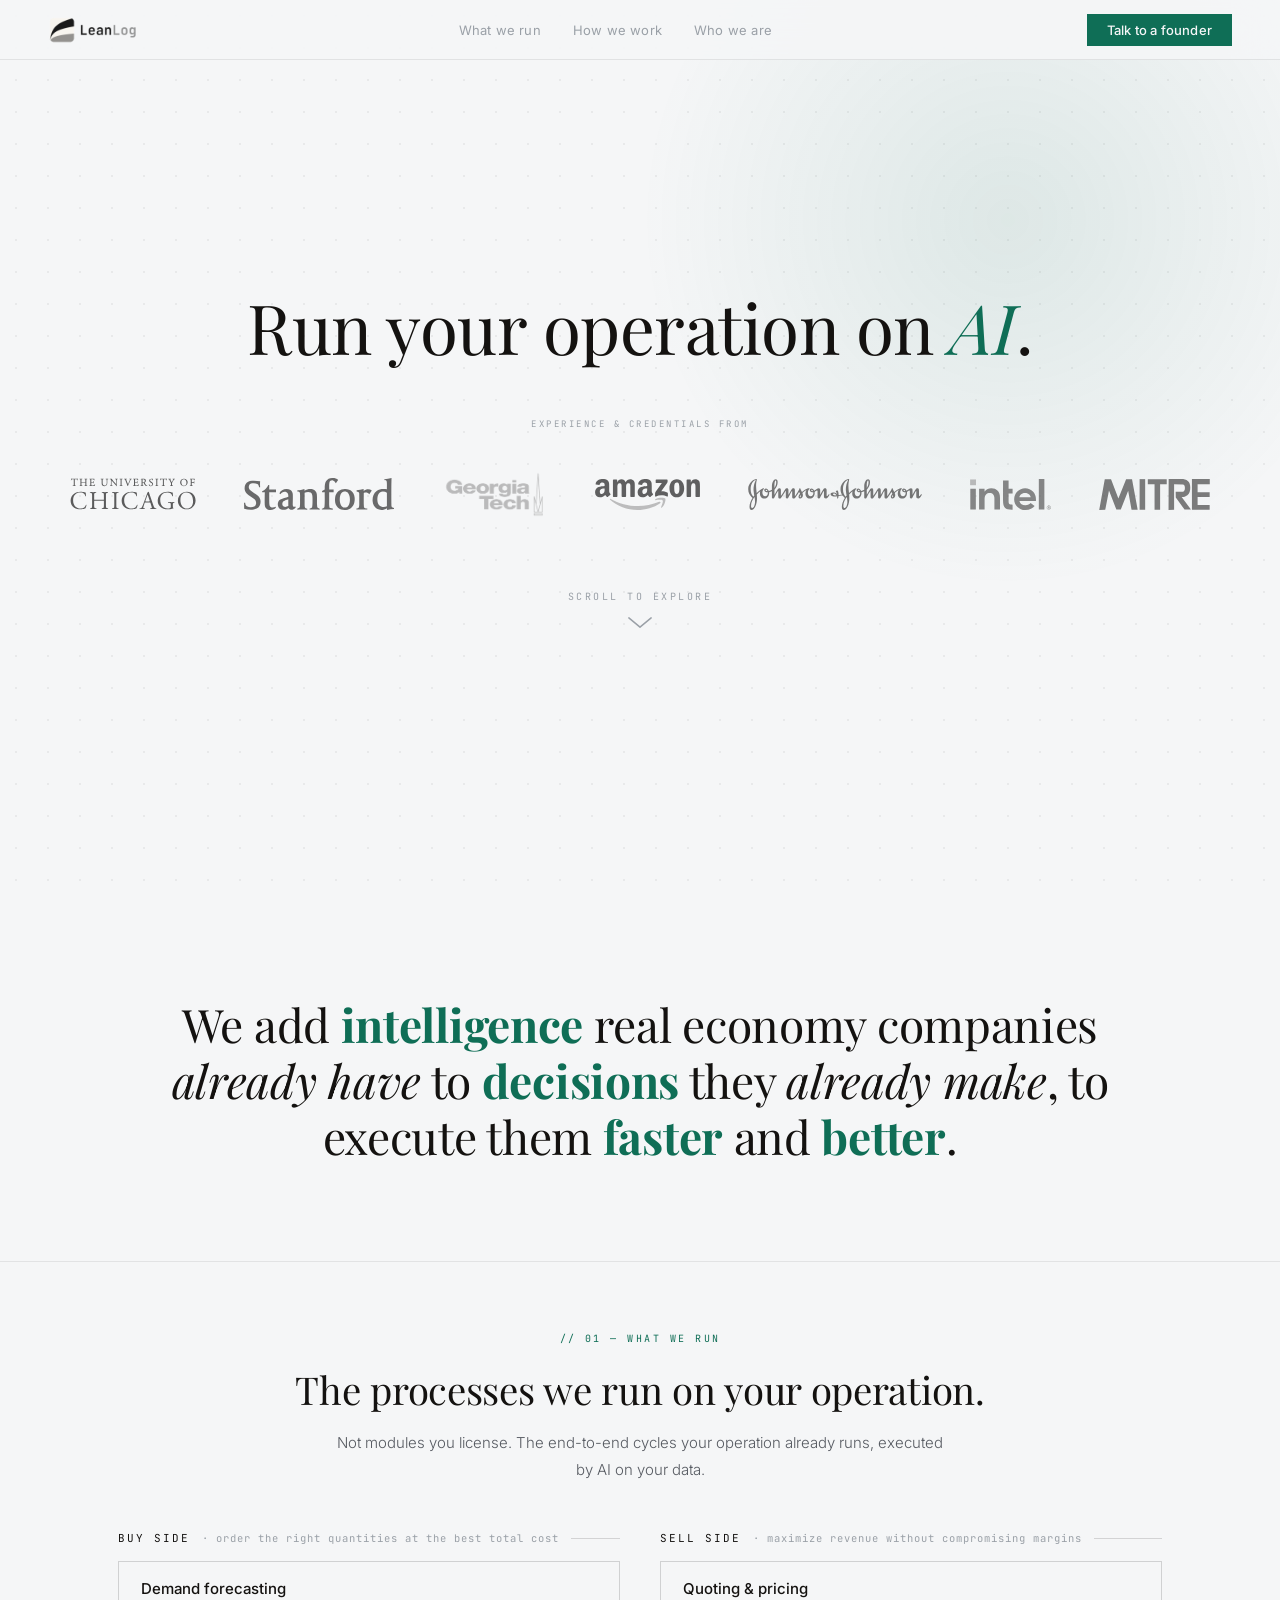
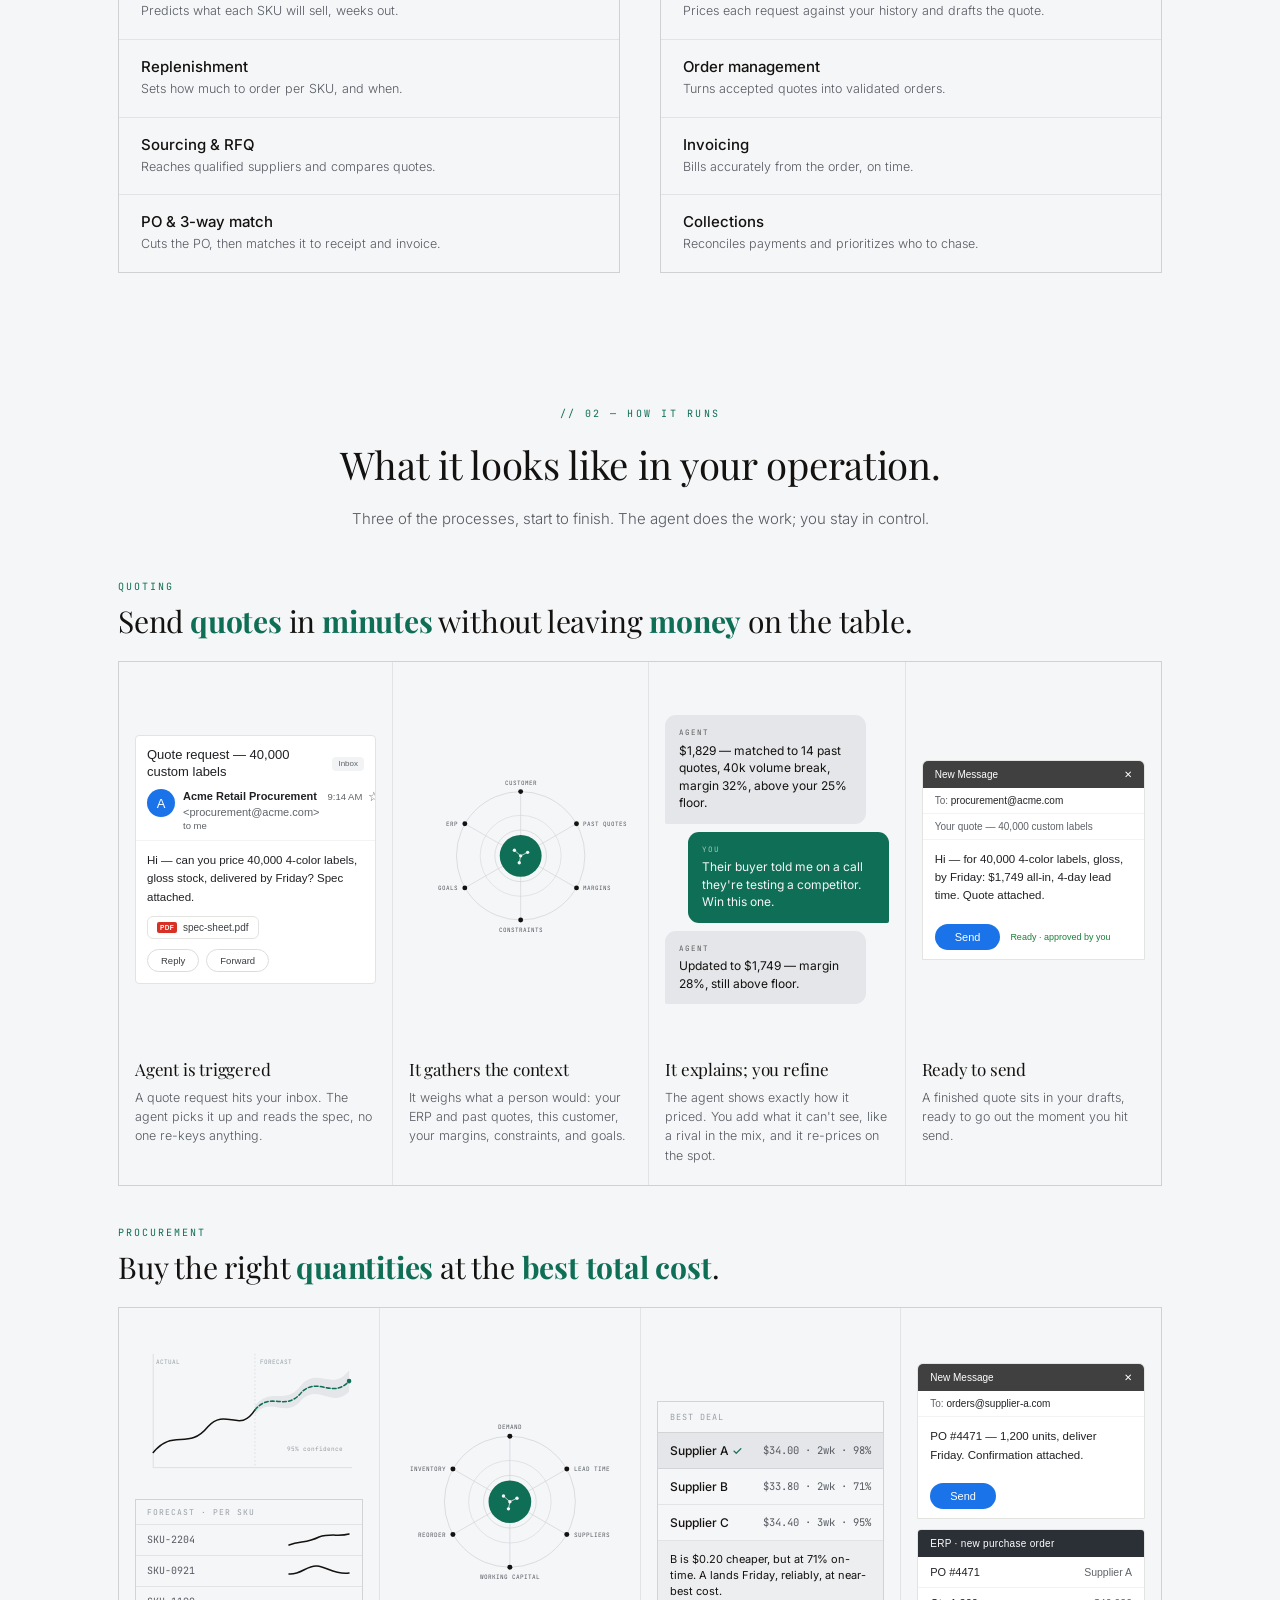
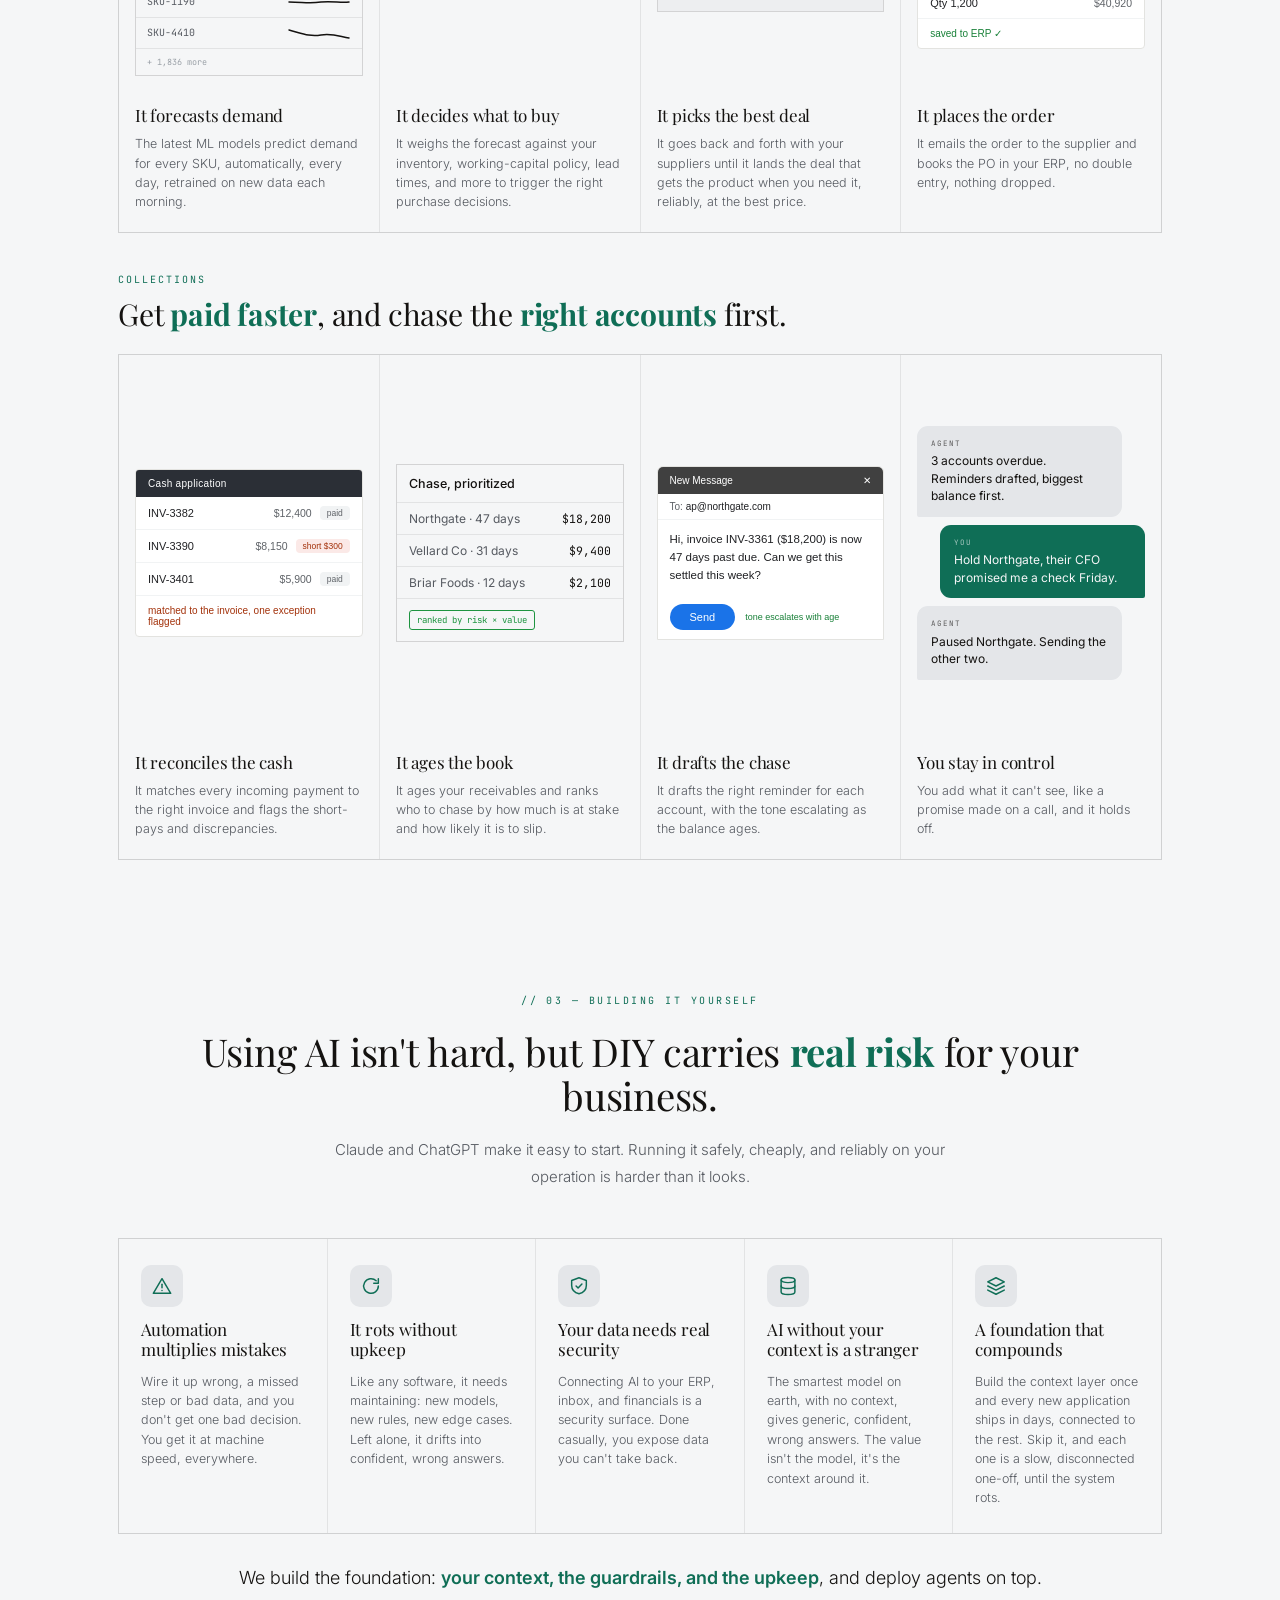
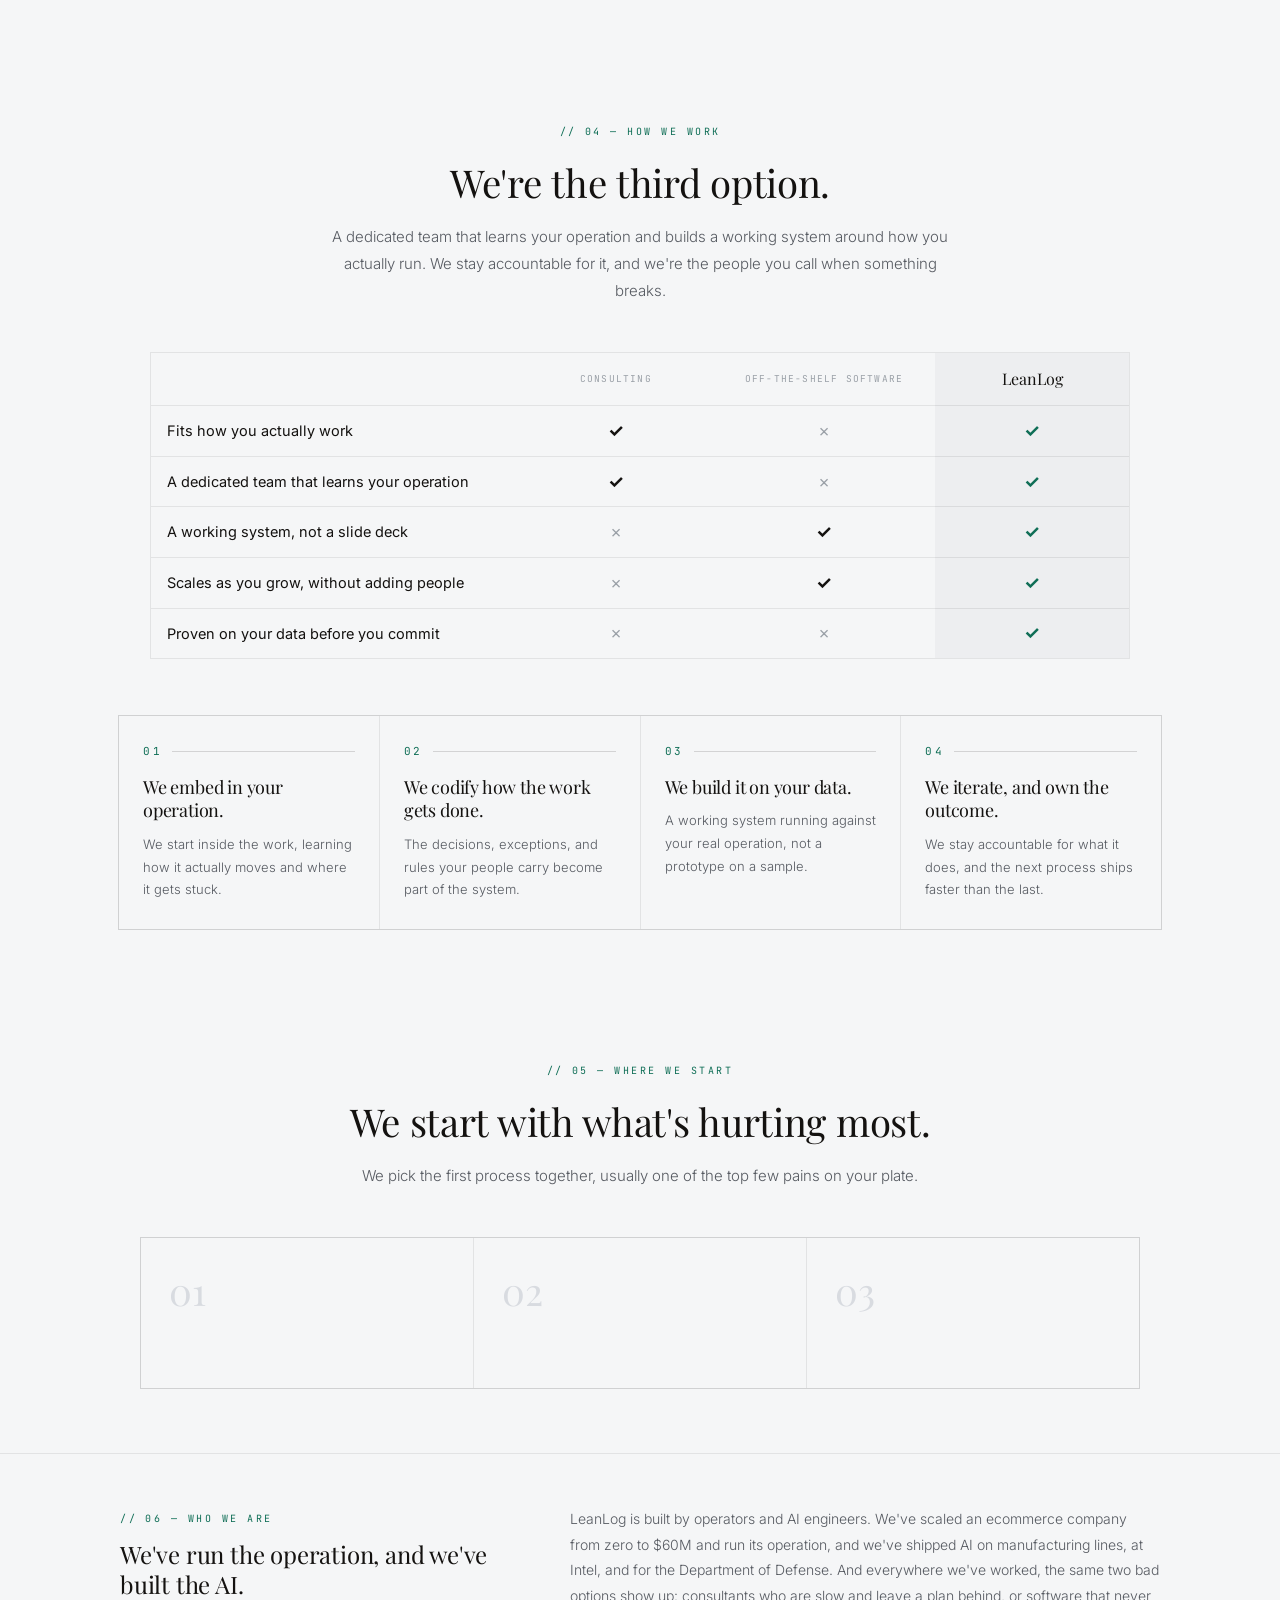
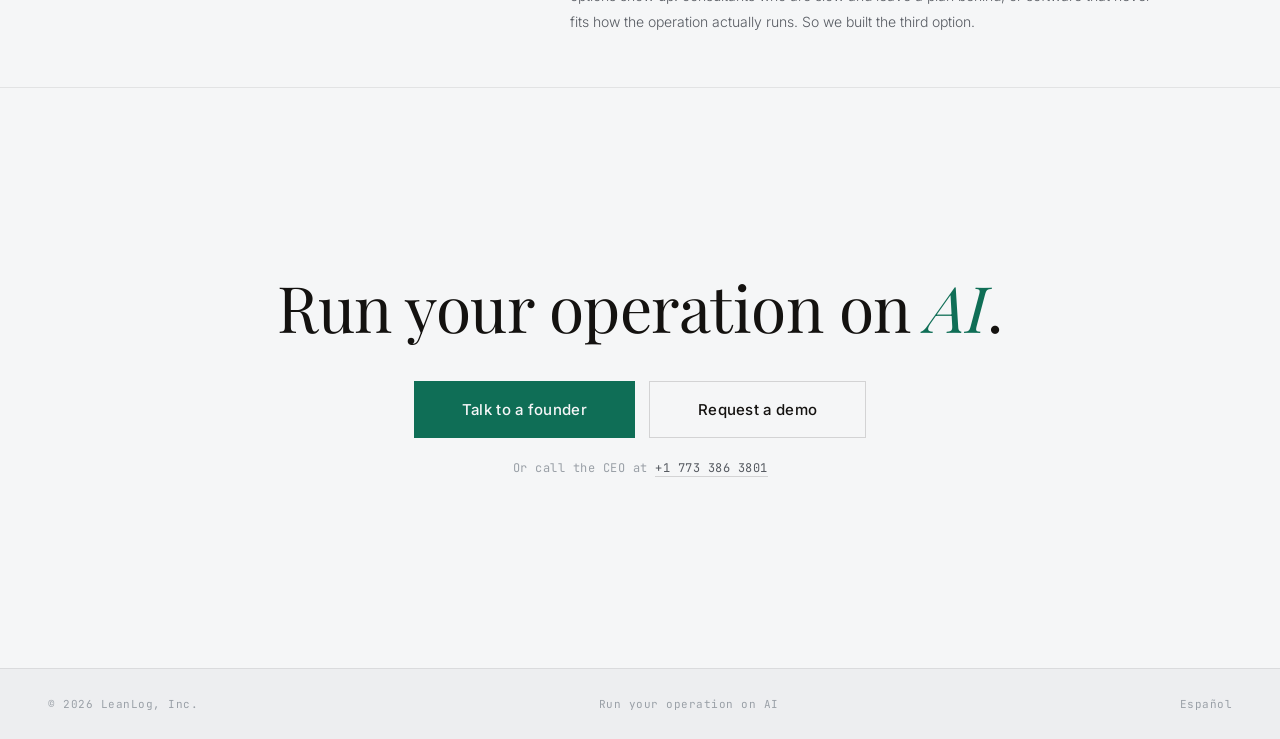
==== index.html @ 77545472 "site: per-process pages for quoting/procurement/collections (EN+ES) Extract shared CSS to /styles.cs" ====
<!DOCTYPE html>
<html lang="en">
<head>
<meta charset="UTF-8">
<meta name="viewport" content="width=device-width, initial-scale=1.0">
<link rel="icon" type="image/x-icon" href="/favicon.ico">
<link rel="shortcut icon" href="/favicon.ico">
<link rel="apple-touch-icon" href="/favicon.ico">
<title>LeanLog — Run your operation on AI</title>
<meta name="description" content="Consultants are slow and the software you buy never fits. LeanLog is the third option: a dedicated team that learns your operation and builds a working system around how you actually run, proven on your data before you commit.">
<link rel="alternate" hreflang="en" href="https://leanlog.ai/">
<link rel="alternate" hreflang="es" href="https://leanlog.ai/es/">
<link rel="alternate" hreflang="x-default" href="https://leanlog.ai/">
<link href="https://fonts.googleapis.com/css2?family=Inter:wght@300;400;500;600&family=Playfair+Display:ital,wght@0,400;0,700;1,400;1,700&family=JetBrains+Mono:wght@400;500&display=swap" rel="stylesheet">
<link rel="stylesheet" href="/styles.css">
</head>
<body>

<!-- ── Navigation ── -->
<nav class="nav">
  <a href="/" class="nav-logo"><img src="leanlog-final-light 2.png" alt="LeanLog"></a>
  <div class="nav-center">
    <a href="/#processes">What we run</a>
    <a href="/#third">How we work</a>
    <a href="/#who">Who we are</a>
  </div>
  <div class="nav-right">
    <a class="btn-primary" href="mailto:rodrigo@leanlog.ai">Talk to a founder</a>
  </div>
</nav>

<!-- ── Hero ── -->
<section class="hero">
  <div class="hero-glow"></div>
  <div class="hero-inner">
    <h1>Run your operation on <em>AI</em>.</h1>

    <!-- Credentials -->
    <div class="hero-creds">
      <div class="cred-label">Experience &amp; credentials from</div>
      <div class="org-logos">
        <div class="org-logo"><img src="assets/logos/uchicago.svg" alt="The University of Chicago"></div>
        <div class="org-logo"><img src="assets/logos/stanford.svg" alt="Stanford University"></div>
        <div class="org-logo"><img src="assets/logos/gatech.png" alt="Georgia Tech"></div>
        <div class="org-logo"><img src="assets/logos/amazon.svg" alt="Amazon"></div>
        <div class="org-logo"><img src="assets/logos/jnj.svg" alt="Johnson &amp; Johnson"></div>
        <div class="org-logo"><img src="assets/logos/intel.svg" alt="Intel"></div>
        <div class="org-logo"><img src="assets/logos/mitre.svg" alt="MITRE Corporation"></div>
      </div>
    </div>
    <button class="hero-scroll" onclick="document.getElementById('thesis').scrollIntoView({behavior:'smooth'})">
      <span>Scroll to explore</span>
      <svg class="hero-scroll-arrow" viewBox="0 0 28 16" width="26" height="15" aria-hidden="true"><path d="M2 3 L14 13 L26 3" fill="none" stroke="currentColor" stroke-width="1.6" stroke-linecap="round" stroke-linejoin="round"/></svg>
    </button>
  </div>
</section>

<!-- ── Thesis ── -->
<section id="thesis">
  <div class="container">
    <p class="thesis-line">We add <strong>intelligence</strong> real economy companies <em>already have</em> to <strong>decisions</strong> they <em>already make</em>, to execute them <strong>faster</strong> and <strong>better</strong>.</p>
  </div>
</section>

<!-- ── Processes we run ── -->
<section id="processes">
  <div class="container">
    <div class="section-header center">
      <div class="tag reveal">01 — What we run</div>
      <h2 class="section-title reveal reveal-d1">The processes we run on your operation.</h2>
      <p class="section-desc reveal reveal-d2">Not modules you license. The end-to-end cycles your operation already runs, executed by AI on your data.</p>
    </div>
    <div class="proc-cols reveal reveal-d3">
      <div>
        <div class="col-head">Buy side <span>· order the right quantities at the best total cost</span></div>
        <div class="mods">
          <a class="mod" href="/processes/procurement/"><div class="mod-name">Demand forecasting</div><div class="mod-desc">Predicts what each SKU will sell, weeks out.</div></a>
          <a class="mod" href="/processes/procurement/"><div class="mod-name">Replenishment</div><div class="mod-desc">Sets how much to order per SKU, and when.</div></a>
          <a class="mod" href="/processes/procurement/"><div class="mod-name">Sourcing &amp; RFQ</div><div class="mod-desc">Reaches qualified suppliers and compares quotes.</div></a>
          <a class="mod" href="/processes/procurement/"><div class="mod-name">PO &amp; 3-way match</div><div class="mod-desc">Cuts the PO, then matches it to receipt and invoice.</div></a>
        </div>
      </div>
      <div>
        <div class="col-head">Sell side <span>· maximize revenue without compromising margins</span></div>
        <div class="mods">
          <a class="mod" href="/processes/quoting/"><div class="mod-name">Quoting &amp; pricing</div><div class="mod-desc">Prices each request against your history and drafts the quote.</div></a>
          <div class="mod"><div class="mod-name">Order management</div><div class="mod-desc">Turns accepted quotes into validated orders.</div></div>
          <div class="mod"><div class="mod-name">Invoicing</div><div class="mod-desc">Bills accurately from the order, on time.</div></div>
          <a class="mod" href="/processes/collections/"><div class="mod-name">Collections</div><div class="mod-desc">Reconciles payments and prioritizes who to chase.</div></a>
        </div>
      </div>
    </div>
  </div>
</section>

<!-- ── Case studies ── -->
<section id="cases">
  <div class="container">
    <div class="section-header center">
      <div class="tag reveal">02 — How it runs</div>
      <h2 class="section-title reveal reveal-d1">What it looks like in your operation.</h2>
      <p class="section-desc reveal reveal-d2">Three of the processes, start to finish. The agent does the work; you stay in control.</p>
    </div>

    <!-- Quoting -->
    <div class="cs reveal reveal-d3">
      <div class="cs-eyebrow">Quoting</div>
      <h3 class="cs-title">Send <strong>quotes</strong> in <strong>minutes</strong> without leaving <strong>money</strong> on the table.</h3>
      <div class="story story-4">
        <div class="story-col">
          <div class="story-img">
            <div class="gmail">
              <div class="gmail-subj">Quote request — 40,000 custom labels<span class="gmail-label">Inbox</span></div>
              <div class="gmail-sender">
                <div class="gmail-av">A</div>
                <div>
                  <div class="gmail-name">Acme Retail Procurement <span>&lt;procurement@acme.com&gt;</span></div>
                  <div class="gmail-to">to me</div>
                </div>
                <div class="gmail-when">9:14 AM <span class="gmail-star">&#9734;</span></div>
              </div>
              <div class="gmail-body">Hi — can you price 40,000 4-color labels, gloss stock, delivered by Friday? Spec attached.</div>
              <div class="gmail-pdf">spec-sheet.pdf</div>
              <div class="gmail-actions"><span class="gmail-btn">Reply</span><span class="gmail-btn">Forward</span></div>
            </div>
          </div>
          <div class="story-h">Agent is triggered</div>
          <div class="story-cap">A quote request hits your inbox. The agent picks it up and reads the spec, no one re-keys anything.</div>
        </div>
        <div class="story-col">
          <div class="story-img">
            <svg class="node-svg" viewBox="0 0 320 248" xmlns="http://www.w3.org/2000/svg">
              <circle cx="160" cy="118" r="58" fill="none" stroke="#d8dbe0" stroke-width="1"/>
              <circle cx="160" cy="118" r="92" fill="none" stroke="#ced1d6" stroke-width="1"/>
              <line x1="160" y1="118" x2="160" y2="26" stroke="#d2d4d9" stroke-width="1"/>
              <line x1="160" y1="118" x2="240" y2="72" stroke="#d2d4d9" stroke-width="1"/>
              <line x1="160" y1="118" x2="240" y2="164" stroke="#d2d4d9" stroke-width="1"/>
              <line x1="160" y1="118" x2="160" y2="210" stroke="#d2d4d9" stroke-width="1"/>
              <line x1="160" y1="118" x2="80" y2="164" stroke="#d2d4d9" stroke-width="1"/>
              <line x1="160" y1="118" x2="80" y2="72" stroke="#d2d4d9" stroke-width="1"/>
              <circle cx="160" cy="26" r="3.5" fill="#141210"/><circle cx="240" cy="72" r="3.5" fill="#141210"/><circle cx="240" cy="164" r="3.5" fill="#141210"/><circle cx="160" cy="210" r="3.5" fill="#141210"/><circle cx="80" cy="164" r="3.5" fill="#141210"/><circle cx="80" cy="72" r="3.5" fill="#141210"/>
              <text x="160" y="16" text-anchor="middle" fill="#565a61" font-family="JetBrains Mono,monospace" font-size="8.5">CUSTOMER</text>
              <text x="250" y="75" text-anchor="start" fill="#565a61" font-family="JetBrains Mono,monospace" font-size="8.5">PAST QUOTES</text>
              <text x="250" y="167" text-anchor="start" fill="#565a61" font-family="JetBrains Mono,monospace" font-size="8.5">MARGINS</text>
              <text x="160" y="227" text-anchor="middle" fill="#565a61" font-family="JetBrains Mono,monospace" font-size="8.5">CONSTRAINTS</text>
              <text x="70" y="167" text-anchor="end" fill="#565a61" font-family="JetBrains Mono,monospace" font-size="8.5">GOALS</text>
              <text x="70" y="75" text-anchor="end" fill="#565a61" font-family="JetBrains Mono,monospace" font-size="8.5">ERP</text>
              <circle cx="160" cy="118" r="37" fill="none" stroke="#d2d4d9" stroke-width="1"/>
              <circle cx="160" cy="118" r="30" fill="#0f6e56"/>
              <line x1="160" y1="118" x2="151" y2="110" stroke="#f5f6f7" stroke-width="1"/><line x1="160" y1="118" x2="170" y2="113" stroke="#f5f6f7" stroke-width="1"/><line x1="160" y1="118" x2="158" y2="128" stroke="#f5f6f7" stroke-width="1"/>
              <circle cx="160" cy="118" r="2.4" fill="#f5f6f7"/><circle cx="151" cy="110" r="2.4" fill="#f5f6f7"/><circle cx="170" cy="113" r="2.4" fill="#f5f6f7"/><circle cx="158" cy="128" r="2.4" fill="#f5f6f7"/>
            </svg>
          </div>
          <div class="story-h">It gathers the context</div>
          <div class="story-cap">It weighs what a person would: your ERP and past quotes, this customer, your margins, constraints, and goals.</div>
        </div>
        <div class="story-col">
          <div class="story-img">
            <div class="chat">
              <div class="chat-msg chat-agent"><div class="chat-who">Agent</div>$1,829 — matched to 14 past quotes, 40k volume break, margin 32%, above your 25% floor.</div>
              <div class="chat-msg chat-you"><div class="chat-who">You</div>Their buyer told me on a call they're testing a competitor. Win this one.</div>
              <div class="chat-msg chat-agent"><div class="chat-who">Agent</div>Updated to $1,749 — margin 28%, still above floor.</div>
            </div>
          </div>
          <div class="story-h">It explains; you refine</div>
          <div class="story-cap">The agent shows exactly how it priced. You add what it can't see, like a rival in the mix, and it re-prices on the spot.</div>
        </div>
        <div class="story-col">
          <div class="story-img">
            <div class="gcompose">
              <div class="gc-bar"><span>New Message</span><span>&#10005;</span></div>
              <div class="gc-field">To: <b>procurement@acme.com</b></div>
              <div class="gc-field">Your quote — 40,000 custom labels</div>
              <div class="gc-body">Hi — for 40,000 4-color labels, gloss, by Friday: $1,749 all-in, 4-day lead time. Quote attached.</div>
              <div class="gc-foot"><span class="gc-send">Send</span><span class="gc-note">Ready · approved by you</span></div>
            </div>
          </div>
          <div class="story-h">Ready to send</div>
          <div class="story-cap">A finished quote sits in your drafts, ready to go out the moment you hit send.</div>
        </div>
      </div>
    </div>

    <!-- Procurement -->
    <div class="cs reveal">
      <div class="cs-eyebrow">Procurement</div>
      <h3 class="cs-title">Buy the right <strong>quantities</strong> at the <strong>best total cost</strong>.</h3>
      <div class="story story-4">
        <div class="story-col">
          <div class="story-img">
            <div class="story-stack">
              <svg class="node-svg" viewBox="0 0 300 200" style="height:152px" xmlns="http://www.w3.org/2000/svg">
                <line x1="24" y1="22" x2="24" y2="172" stroke="#d6d8dc" stroke-width="1"/>
                <line x1="24" y1="172" x2="286" y2="172" stroke="#d6d8dc" stroke-width="1"/>
                <line x1="158" y1="22" x2="158" y2="172" stroke="#d6d8dc" stroke-width="1" stroke-dasharray="2 3"/>
                <path d="M158,90 C180,64 198,92 220,62 C242,40 260,72 282,44 L282,72 C260,94 242,62 220,82 C198,110 180,76 158,102 Z" fill="#e4e6e9" stroke="none"/>
                <path d="M24,152 C50,120 70,150 96,118 C120,92 138,128 158,96" fill="none" stroke="#141210" stroke-width="2" stroke-linecap="round"/>
                <path d="M158,96 C180,70 198,100 220,72 C242,52 260,82 282,58" fill="none" stroke="#0f6e56" stroke-width="2" stroke-dasharray="5 3" stroke-linecap="round"/>
                <circle cx="282" cy="58" r="3" fill="#0f6e56"/>
                <text x="28" y="36" fill="#9aa0a7" font-family="JetBrains Mono,monospace" font-size="8">ACTUAL</text>
                <text x="164" y="36" fill="#9aa0a7" font-family="JetBrains Mono,monospace" font-size="8">FORECAST</text>
                <text x="200" y="150" fill="#9aa0a7" font-family="JetBrains Mono,monospace" font-size="8">95% confidence</text>
              </svg>
              <div class="sku-panel">
                <div class="sp-title">Forecast · per SKU</div>
                <div class="sku-row"><span class="sku-id">SKU-2204</span><svg class="spark" viewBox="0 0 64 18"><path d="M2,14 C14,10 20,12 32,6 C44,2 52,6 62,3"/></svg></div>
                <div class="sku-row"><span class="sku-id">SKU-0921</span><svg class="spark" viewBox="0 0 64 18"><path d="M2,12 C14,13 20,3 30,4 C40,5 48,13 62,11"/></svg></div>
                <div class="sku-row"><span class="sku-id">SKU-1190</span><svg class="spark" viewBox="0 0 64 18"><path d="M2,9 C16,9 22,11 34,9 C46,8 54,10 62,9"/></svg></div>
                <div class="sku-row"><span class="sku-id">SKU-4410</span><svg class="spark" viewBox="0 0 64 18"><path d="M2,6 C14,9 22,13 34,11 C46,9 54,13 62,14"/></svg></div>
                <div class="sp-foot">+ 1,836 more</div>
              </div>
            </div>
          </div>
          <div class="story-h">It forecasts demand</div>
          <div class="story-cap">The latest ML models predict demand for every SKU, automatically, every day, retrained on new data each morning.</div>
        </div>
        <div class="story-col">
          <div class="story-img">
            <svg class="node-svg" viewBox="0 0 320 248" xmlns="http://www.w3.org/2000/svg">
              <circle cx="160" cy="118" r="58" fill="none" stroke="#d8dbe0" stroke-width="1"/>
              <circle cx="160" cy="118" r="92" fill="none" stroke="#ced1d6" stroke-width="1"/>
              <line x1="160" y1="118" x2="160" y2="26" stroke="#d2d4d9" stroke-width="1"/>
              <line x1="160" y1="118" x2="240" y2="72" stroke="#d2d4d9" stroke-width="1"/>
              <line x1="160" y1="118" x2="240" y2="164" stroke="#d2d4d9" stroke-width="1"/>
              <line x1="160" y1="118" x2="160" y2="210" stroke="#d2d4d9" stroke-width="1"/>
              <line x1="160" y1="118" x2="80" y2="164" stroke="#d2d4d9" stroke-width="1"/>
              <line x1="160" y1="118" x2="80" y2="72" stroke="#d2d4d9" stroke-width="1"/>
              <circle cx="160" cy="26" r="3.5" fill="#141210"/><circle cx="240" cy="72" r="3.5" fill="#141210"/><circle cx="240" cy="164" r="3.5" fill="#141210"/><circle cx="160" cy="210" r="3.5" fill="#141210"/><circle cx="80" cy="164" r="3.5" fill="#141210"/><circle cx="80" cy="72" r="3.5" fill="#141210"/>
              <text x="160" y="16" text-anchor="middle" fill="#565a61" font-family="JetBrains Mono,monospace" font-size="8.5">DEMAND</text>
              <text x="250" y="75" text-anchor="start" fill="#565a61" font-family="JetBrains Mono,monospace" font-size="8.5">LEAD TIME</text>
              <text x="250" y="167" text-anchor="start" fill="#565a61" font-family="JetBrains Mono,monospace" font-size="8.5">SUPPLIERS</text>
              <text x="160" y="227" text-anchor="middle" fill="#565a61" font-family="JetBrains Mono,monospace" font-size="8.5">WORKING CAPITAL</text>
              <text x="70" y="167" text-anchor="end" fill="#565a61" font-family="JetBrains Mono,monospace" font-size="8.5">REORDER</text>
              <text x="70" y="75" text-anchor="end" fill="#565a61" font-family="JetBrains Mono,monospace" font-size="8.5">INVENTORY</text>
              <circle cx="160" cy="118" r="37" fill="none" stroke="#d2d4d9" stroke-width="1"/>
              <circle cx="160" cy="118" r="30" fill="#0f6e56"/>
              <line x1="160" y1="118" x2="151" y2="110" stroke="#f5f6f7" stroke-width="1"/><line x1="160" y1="118" x2="170" y2="113" stroke="#f5f6f7" stroke-width="1"/><line x1="160" y1="118" x2="158" y2="128" stroke="#f5f6f7" stroke-width="1"/>
              <circle cx="160" cy="118" r="2.4" fill="#f5f6f7"/><circle cx="151" cy="110" r="2.4" fill="#f5f6f7"/><circle cx="170" cy="113" r="2.4" fill="#f5f6f7"/><circle cx="158" cy="128" r="2.4" fill="#f5f6f7"/>
            </svg>
          </div>
          <div class="story-h">It decides what to buy</div>
          <div class="story-cap">It weighs the forecast against your inventory, working-capital policy, lead times, and more to trigger the right purchase decisions.</div>
        </div>
        <div class="story-col">
          <div class="story-img">
            <div class="cmp-card">
              <div class="cmp-title">Best deal</div>
              <div class="cmp-row cmp-rec"><b>Supplier A</b><span class="cmp-m">$34.00 · 2wk · 98%</span></div>
              <div class="cmp-row"><b>Supplier B</b><span class="cmp-m">$33.80 · 2wk · 71%</span></div>
              <div class="cmp-row"><b>Supplier C</b><span class="cmp-m">$34.40 · 3wk · 95%</span></div>
              <div class="cmp-note">B is $0.20 cheaper, but at 71% on-time. A lands Friday, reliably, at near-best cost.</div>
            </div>
          </div>
          <div class="story-h">It picks the best deal</div>
          <div class="story-cap">It goes back and forth with your suppliers until it lands the deal that gets the product when you need it, reliably, at the best price.</div>
        </div>
        <div class="story-col">
          <div class="story-img">
            <div class="story-stack">
              <div class="gcompose">
                <div class="gc-bar"><span>New Message</span><span>&#10005;</span></div>
                <div class="gc-field">To: <b>orders@supplier-a.com</b></div>
                <div class="gc-body">PO #4471 — 1,200 units, deliver Friday. Confirmation attached.</div>
                <div class="gc-foot"><span class="gc-send">Send</span></div>
              </div>
              <div class="erp">
                <div class="erp-bar">ERP · new purchase order</div>
                <div class="erp-row"><span>PO #4471</span><span>Supplier A</span></div>
                <div class="erp-row"><span>Qty 1,200</span><span>$40,920</span></div>
                <div class="erp-foot" style="color:#188038">saved to ERP &#10003;</div>
              </div>
            </div>
          </div>
          <div class="story-h">It places the order</div>
          <div class="story-cap">It emails the order to the supplier and books the PO in your ERP, no double entry, nothing dropped.</div>
        </div>
      </div>
    </div>

    <!-- Collections -->
    <div class="cs reveal">
      <div class="cs-eyebrow">Collections</div>
      <h3 class="cs-title">Get <strong>paid faster</strong>, and chase the <strong>right accounts</strong> first.</h3>
      <div class="story story-4">
        <div class="story-col">
          <div class="story-img">
            <div class="erp">
              <div class="erp-bar">Cash application</div>
              <div class="erp-row"><span>INV-3382</span><span>$12,400</span><span class="erp-ok">paid</span></div>
              <div class="erp-row"><span>INV-3390</span><span>$8,150</span><span class="erp-flag">short $300</span></div>
              <div class="erp-row"><span>INV-3401</span><span>$5,900</span><span class="erp-ok">paid</span></div>
              <div class="erp-foot">matched to the invoice, one exception flagged</div>
            </div>
          </div>
          <div class="story-h">It reconciles the cash</div>
          <div class="story-cap">It matches every incoming payment to the right invoice and flags the short-pays and discrepancies.</div>
        </div>
        <div class="story-col">
          <div class="story-img">
            <div class="po-card">
              <div class="po-head">Chase, prioritized</div>
              <div class="po-line"><span>Northgate · 47 days</span><span>$18,200</span></div>
              <div class="po-line"><span>Vellard Co · 31 days</span><span>$9,400</span></div>
              <div class="po-line"><span>Briar Foods · 12 days</span><span>$2,100</span></div>
              <div class="po-match"><span class="po-ok">ranked by risk &times; value</span></div>
            </div>
          </div>
          <div class="story-h">It ages the book</div>
          <div class="story-cap">It ages your receivables and ranks who to chase by how much is at stake and how likely it is to slip.</div>
        </div>
        <div class="story-col">
          <div class="story-img">
            <div class="gcompose">
              <div class="gc-bar"><span>New Message</span><span>&#10005;</span></div>
              <div class="gc-field">To: <b>ap@northgate.com</b></div>
              <div class="gc-body">Hi, invoice INV-3361 ($18,200) is now 47 days past due. Can we get this settled this week?</div>
              <div class="gc-foot"><span class="gc-send">Send</span><span class="gc-note">tone escalates with age</span></div>
            </div>
          </div>
          <div class="story-h">It drafts the chase</div>
          <div class="story-cap">It drafts the right reminder for each account, with the tone escalating as the balance ages.</div>
        </div>
        <div class="story-col">
          <div class="story-img">
            <div class="chat">
              <div class="chat-msg chat-agent"><div class="chat-who">Agent</div>3 accounts overdue. Reminders drafted, biggest balance first.</div>
              <div class="chat-msg chat-you"><div class="chat-who">You</div>Hold Northgate, their CFO promised me a check Friday.</div>
              <div class="chat-msg chat-agent"><div class="chat-who">Agent</div>Paused Northgate. Sending the other two.</div>
            </div>
          </div>
          <div class="story-h">You stay in control</div>
          <div class="story-cap">You add what it can't see, like a promise made on a call, and it holds off.</div>
        </div>
      </div>
    </div>
  </div>
</section>

<!-- ── Why not build it yourself ── -->
<section id="why">
  <div class="container">
    <div class="section-header center">
      <div class="tag reveal">03 — Building it yourself</div>
      <h2 class="section-title reveal reveal-d1">Using AI isn't hard, but DIY carries <strong>real risk</strong> for your business.</h2>
      <p class="section-desc reveal reveal-d2">Claude and ChatGPT make it easy to start. Running it safely, cheaply, and reliably on your operation is harder than it looks.</p>
    </div>
    <div class="why-grid reveal reveal-d3">
      <div class="why-card">
        <div class="why-ico"><svg viewBox="0 0 24 24"><path d="M12 4 L21.5 20 H2.5 Z"/><line x1="12" y1="10" x2="12" y2="14"/><line x1="12" y1="17" x2="12" y2="17"/></svg></div>
        <div class="why-h">Automation multiplies mistakes</div>
        <div class="why-body">Wire it up wrong, a missed step or bad data, and you don't get one bad decision. You get it at machine speed, everywhere.</div>
      </div>
      <div class="why-card">
        <div class="why-ico"><svg viewBox="0 0 24 24"><path d="M20 12a8 8 0 1 1-2.34-5.66"/><polyline points="20 4 20 9 15 9"/></svg></div>
        <div class="why-h">It rots without upkeep</div>
        <div class="why-body">Like any software, it needs maintaining: new models, new rules, new edge cases. Left alone, it drifts into confident, wrong answers.</div>
      </div>
      <div class="why-card">
        <div class="why-ico"><svg viewBox="0 0 24 24"><path d="M12 3l8 3v5.5c0 4.7-3.4 7.8-8 9-4.6-1.2-8-4.3-8-9V6z"/><polyline points="8.8 12 11 14.2 15.2 9.8"/></svg></div>
        <div class="why-h">Your data needs real security</div>
        <div class="why-body">Connecting AI to your ERP, inbox, and financials is a security surface. Done casually, you expose data you can't take back.</div>
      </div>
      <div class="why-card">
        <div class="why-ico"><svg viewBox="0 0 24 24"><ellipse cx="12" cy="5.5" rx="7.5" ry="2.8"/><path d="M4.5 5.5v13c0 1.55 3.36 2.8 7.5 2.8s7.5-1.25 7.5-2.8v-13"/><path d="M4.5 12c0 1.55 3.36 2.8 7.5 2.8s7.5-1.25 7.5-2.8"/></svg></div>
        <div class="why-h">AI without your context is a stranger</div>
        <div class="why-body">The smartest model on earth, with no context, gives generic, confident, wrong answers. The value isn't the model, it's the context around it.</div>
      </div>
      <div class="why-card">
        <div class="why-ico"><svg viewBox="0 0 24 24"><polygon points="12 3 21 7.5 12 12 3 7.5"/><polyline points="3 12 12 16.5 21 12"/><polyline points="3 16.5 12 21 21 16.5"/></svg></div>
        <div class="why-h">A foundation that compounds</div>
        <div class="why-body">Build the context layer once and every new application ships in days, connected to the rest. Skip it, and each one is a slow, disconnected one-off, until the system rots.</div>
      </div>
    </div>
    <p class="why-foot reveal">We build the foundation: <strong>your context, the guardrails, and the upkeep</strong>, and deploy agents on top.</p>
  </div>
</section>

<!-- ── Third option ── -->
<section id="third">
  <div class="container">
    <div class="section-header center">
      <div class="tag reveal">04 — How we work</div>
      <h2 class="section-title reveal reveal-d1">We're the third option.</h2>
      <p class="section-desc reveal reveal-d2">A dedicated team that learns your operation and builds a working system around how you actually run. We stay accountable for it, and we're the people you call when something breaks.</p>
    </div>

    <div class="cmp reveal reveal-d3">
      <div class="c-lbl c-head"></div>
      <div class="c-head">Consulting</div>
      <div class="c-head">Off-the-shelf software</div>
      <div class="c-head c-us">LeanLog</div>

      <div class="c-lbl">Fits how you actually work</div>
      <div><span class="yes">&#10003;</span></div>
      <div><span class="no">&#10007;</span></div>
      <div class="c-us"><span class="yes">&#10003;</span></div>

      <div class="c-lbl">A dedicated team that learns your operation</div>
      <div><span class="yes">&#10003;</span></div>
      <div><span class="no">&#10007;</span></div>
      <div class="c-us"><span class="yes">&#10003;</span></div>

      <div class="c-lbl">A working system, not a slide deck</div>
      <div><span class="no">&#10007;</span></div>
      <div><span class="yes">&#10003;</span></div>
      <div class="c-us"><span class="yes">&#10003;</span></div>

      <div class="c-lbl">Scales as you grow, without adding people</div>
      <div><span class="no">&#10007;</span></div>
      <div><span class="yes">&#10003;</span></div>
      <div class="c-us"><span class="yes">&#10003;</span></div>

      <div class="c-lbl c-wedge">Proven on your data before you commit</div>
      <div><span class="no">&#10007;</span></div>
      <div><span class="no">&#10007;</span></div>
      <div class="c-us"><span class="yes win">&#10003;</span></div>
    </div>

    <div class="hww-steps reveal">
      <div class="hww-step">
        <div class="hww-num">01</div>
        <h3>We embed in your operation.</h3>
        <p>We start inside the work, learning how it actually moves and where it gets stuck.</p>
      </div>
      <div class="hww-step">
        <div class="hww-num">02</div>
        <h3>We codify how the work gets done.</h3>
        <p>The decisions, exceptions, and rules your people carry become part of the system.</p>
      </div>
      <div class="hww-step">
        <div class="hww-num">03</div>
        <h3>We build it on your data.</h3>
        <p>A working system running against your real operation, not a prototype on a sample.</p>
      </div>
      <div class="hww-step">
        <div class="hww-num">04</div>
        <h3>We iterate, and own the outcome.</h3>
        <p>We stay accountable for what it does, and the next process ships faster than the last.</p>
      </div>
    </div>
  </div>
</section>

<!-- ── Where we start ── -->
<section id="start">
  <div class="container">
    <div class="section-header center">
      <div class="tag reveal">05 — Where we start</div>
      <h2 class="section-title reveal reveal-d1">We start with what's hurting most.</h2>
      <p class="section-desc reveal reveal-d2">We pick the first process together, usually one of the top few pains on your plate.</p>
    </div>
    <div class="pain-slots reveal reveal-d3">
      <div class="pain-slot"><div class="pain-num">01</div></div>
      <div class="pain-slot"><div class="pain-num">02</div></div>
      <div class="pain-slot"><div class="pain-num">03</div></div>
    </div>
  </div>
</section>

<!-- ── Who we are ── -->
<section id="who">
  <div class="container">
    <div class="who-grid reveal">
      <div class="who-left">
        <div class="tag">06 — Who we are</div>
        <h2 class="who-title">We've run the operation, and we've built the AI.</h2>
      </div>
      <p class="who-prose">LeanLog is built by operators and AI engineers. We've scaled an ecommerce company from zero to $60M and run its operation, and we've shipped AI on manufacturing lines, at Intel, and for the Department of Defense. And everywhere we've worked, the same two bad options show up: consultants who are slow and leave a plan behind, or software that never fits how the operation actually runs. So we built the third option.</p>
    </div>
  </div>
</section>

<!-- ── Bottom CTA ── -->
<section id="cta">
  <div class="cta-inner">
    <h2>Run your operation on <em>AI</em>.</h2>
    <div class="cta-buttons">
      <a class="btn-primary reveal" href="mailto:rodrigo@leanlog.ai">Talk to a founder</a>
      <a class="btn-outline reveal" href="mailto:rodrigo@leanlog.ai?subject=Demo%20request">Request a demo</a>
    </div>
    <p class="cta-phone reveal">Or call the CEO at <a href="tel:+17733863801">+1 773 386 3801</a></p>
  </div>
</section>

<!-- ── Footer ── -->
<footer>
  <span>&copy; 2026 LeanLog, Inc.</span>
  <span>Run your operation on AI</span>
  <a href="/es/" class="footer-lang">Español</a>
</footer>

<script>
if (history.scrollRestoration) history.scrollRestoration = 'manual';
/* ── Scroll reveal ─────────────────────────────────────────────── */
const ro = new IntersectionObserver((entries) => {
  entries.forEach(e => { if (e.isIntersecting) { e.target.classList.add('visible'); ro.unobserve(e.target); } });
}, { threshold: 0.1 });
document.querySelectorAll('.reveal').forEach(el => ro.observe(el));
</script>
</body>
</html>
---- styles.css ----
/* ── Reset & Tokens ────────────────────────────────────────────── */
*{margin:0;padding:0;box-sizing:border-box}
:root{
  --bg:#f5f6f7;
  --bg2:#edeef0;
  --bg3:#e4e6e9;
  --bg4:#d8dbe0;
  --accent:#0f6e56;
  --accent-dim:rgba(15,110,86,.06);
  --accent-glow:rgba(15,110,86,.10);
  --text:#141210;
  --text2:#565a61;
  --text3:#9aa0a7;
  --border:rgba(0,0,0,.08);
  --border2:rgba(0,0,0,.14);
  --serif:'Playfair Display',Georgia,serif;
  --sans:'Inter',system-ui,sans-serif;
  --mono:'JetBrains Mono',monospace;
}
html{scroll-behavior:smooth}
body{font-family:var(--sans);background:var(--bg);color:var(--text);overflow-x:hidden;-webkit-font-smoothing:antialiased}
a{color:inherit;text-decoration:none}
img{display:block;max-width:100%}

/* ── Dot-grid ──────────────────────────────────────────────────── */
body::before{
  content:'';position:fixed;inset:0;z-index:0;pointer-events:none;
  background-image:radial-gradient(rgba(0,0,0,.05) 1px,transparent 1px);
  background-size:32px 32px;
}

/* ── Scrollbar ─────────────────────────────────────────────────── */
::-webkit-scrollbar{width:4px}
::-webkit-scrollbar-track{background:var(--bg)}
::-webkit-scrollbar-thumb{background:var(--text3);border-radius:2px}

/* ── Utility ───────────────────────────────────────────────────── */
.container{max-width:1140px;margin:0 auto;padding:0 48px}
.tag{display:inline-flex;align-items:center;gap:8px;font-family:var(--mono);font-size:10px;letter-spacing:2.5px;text-transform:uppercase;color:var(--accent);margin-bottom:22px}
.tag::before{content:'//'}
.reveal{opacity:0;transform:translateY(30px) scale(.985);transition:opacity .8s cubic-bezier(.22,.61,.36,1),transform .8s cubic-bezier(.22,.61,.36,1)}
.reveal.visible{opacity:1;transform:translateY(0) scale(1)}
.reveal-d1{transition-delay:.08s}
.reveal-d2{transition-delay:.16s}
.reveal-d3{transition-delay:.24s}
.reveal-d4{transition-delay:.32s}

/* ── Navigation ────────────────────────────────────────────────── */
.nav{
  position:fixed;top:0;left:0;right:0;z-index:200;
  padding:0 48px;height:60px;
  display:flex;align-items:center;justify-content:space-between;
  background:rgba(245,246,247,.92);backdrop-filter:blur(20px);
  border-bottom:1px solid var(--border);
}
.nav-logo{display:flex;align-items:center}
.nav-logo img{height:28px;width:auto;display:block}
.nav-center{display:flex;gap:32px}
.nav-center a{font-size:13px;color:var(--text3);letter-spacing:.2px;transition:color .2s}
.nav-center a:hover{color:var(--text2)}
.footer-lang{color:var(--text3);transition:color .2s}
.footer-lang:hover{color:var(--text2)}
.nav-right{display:flex;align-items:center;gap:12px}
.btn-primary{
  font-size:13px;font-weight:500;color:var(--bg);background:var(--accent);
  padding:8px 20px;border:none;cursor:pointer;font-family:var(--sans);
  transition:all .2s;letter-spacing:.2px;
  display:inline-flex;align-items:center;
}
.btn-primary:hover{background:#0c5a47;box-shadow:0 4px 20px rgba(15,110,86,.22)}
.btn-outline{
  font-size:13px;font-weight:500;color:var(--text);background:none;
  padding:8px 20px;border:1px solid var(--border2);cursor:pointer;
  font-family:var(--sans);transition:all .2s;letter-spacing:.2px;
  display:inline-flex;align-items:center;gap:6px;
}
.btn-outline:hover{background:var(--bg2);border-color:var(--text3)}

/* ── Hero ──────────────────────────────────────────────────────── */
.hero{
  min-height:100vh;display:flex;flex-direction:column;
  justify-content:center;padding:120px 48px 100px;
  position:relative;overflow:hidden;
}
.hero-glow{
  position:absolute;top:-20%;right:-10%;width:800px;height:800px;
  background:radial-gradient(circle,var(--accent-glow) 0%,transparent 65%);
  pointer-events:none;
}
.hero-inner{max-width:1140px;margin:0 auto;width:100%}
.hero h1{
  font-family:var(--serif);font-size:clamp(38px,5.4vw,74px);line-height:1.05;
  max-width:1200px;margin-bottom:24px;color:var(--text);white-space:nowrap;text-align:center;
  font-weight:400;letter-spacing:-.5px;
  opacity:0;animation:fadeUp .8s .22s forwards;
}
.hero h1 em{font-style:italic;color:var(--accent)}
@media(max-width:680px){.hero h1{white-space:normal}}
.hero-scroll{
  display:flex;flex-direction:column;align-items:center;gap:12px;
  margin:52px auto 0;background:none;border:none;padding:0;cursor:pointer;
  font-family:var(--mono);font-size:10px;letter-spacing:2.5px;text-transform:uppercase;
  color:var(--text3);transition:color .2s;
  opacity:0;animation:fadeUp .8s .8s forwards;
}
.hero-scroll:hover{color:var(--text2)}
.hero-scroll-arrow{stroke:currentColor;animation:scrollBounce 1.8s ease-in-out infinite}
@keyframes scrollBounce{0%,100%{transform:translateY(0)}50%{transform:translateY(6px)}}

/* ── Hero credentials ──────────────────────────────────────────── */
.hero-creds{
  margin-top:56px;
  opacity:0;animation:fadeUp .8s .68s forwards;
}
.cred-label{
  font-family:var(--mono);font-size:9px;letter-spacing:2.5px;
  text-transform:uppercase;color:var(--text3);margin-bottom:20px;text-align:center;
}
.org-logos{
  display:flex;align-items:center;justify-content:center;flex-wrap:nowrap;gap:48px;
}
.org-logo{
  padding:14px 0;
  display:flex;align-items:center;justify-content:center;
}
.org-logo img{height:32px;width:auto;max-width:100%;object-fit:contain;display:block;opacity:.7;transition:opacity .2s;filter:grayscale(1)}
.org-logo:hover img{opacity:1;filter:grayscale(0)}
/* GT mark stacks Georgia/Tech vertically; bump height for parity */
.org-logo img[alt*="Georgia"]{height:60px}

/* ── Section commons ───────────────────────────────────────────── */
section{padding:64px 0;position:relative;z-index:1}
#thesis,#processes,#cases,#why,#third,#start,#begin,#who{background:var(--bg);scroll-margin-top:70px}
.section-header{margin-bottom:48px}
.section-header.center{text-align:center}
.section-header.center .section-title{margin-left:auto;margin-right:auto;max-width:900px}
.section-header.center .section-desc{margin-left:auto;margin-right:auto}
.section-title{
  font-family:var(--serif);font-size:clamp(22px,3vw,42px);
  line-height:1.16;max-width:880px;color:var(--text);
  font-weight:400;letter-spacing:-.3px;margin-bottom:18px;
}
.section-title em{font-style:italic;color:var(--accent)}
.section-title em.al{color:var(--text)}
.section-title strong{font-weight:700;color:var(--accent)}
.section-desc{font-size:15px;line-height:1.8;color:var(--text2);max-width:620px;font-weight:300}

/* ── Thesis statement ──────────────────────────────────────────── */
#thesis{padding:96px 0;border-bottom:1px solid var(--border)}
.thesis-line{
  font-family:var(--serif);font-size:clamp(26px,3.6vw,48px);line-height:1.22;
  max-width:1040px;margin:0 auto;text-align:center;color:var(--text);
  font-weight:400;letter-spacing:-.3px;
}
.thesis-line strong{font-weight:700;color:var(--accent)}
.thesis-line em{font-style:italic;color:var(--text)}

/* ── Processes grid ────────────────────────────────────────────── */
.proc-cols{display:grid;grid-template-columns:1fr 1fr;gap:40px}
.col-head{
  font-family:var(--mono);font-size:11px;letter-spacing:2px;text-transform:uppercase;
  color:var(--text);margin-bottom:16px;display:flex;align-items:center;gap:12px;
}
.col-head span{color:var(--text3);letter-spacing:1px;text-transform:none;font-size:10.5px}
.col-head::after{content:'';flex:1;height:1px;background:var(--border2)}
.mods{display:grid;grid-template-columns:1fr;gap:1px;background:var(--border);border:1px solid var(--border)}
.mod{background:var(--bg);padding:18px 22px;transition:background .25s}
.mod:hover{background:var(--bg2)}
.mod-name{font-size:15px;font-weight:500;color:var(--text);line-height:1.2;margin-bottom:4px}
.mod-desc{font-size:12.5px;font-weight:300;color:var(--text2);line-height:1.5}

/* ── Case studies ──────────────────────────────────────────────── */
.cs{max-width:1140px;margin:0 auto}
.cs + .cs{margin-top:40px}
.cs-eyebrow{font-family:var(--mono);font-size:10px;letter-spacing:2px;text-transform:uppercase;color:var(--accent);margin-bottom:10px}
.cs-title{font-family:var(--serif);font-size:clamp(20px,2.4vw,30px);font-weight:400;color:var(--text);letter-spacing:-.2px;line-height:1.2;margin-bottom:22px}
.cs-title strong{font-weight:700;color:var(--accent)}
.story{display:grid;grid-template-columns:repeat(3,1fr);gap:1px;background:var(--border);border:1px solid var(--border);margin:0 auto}
.story-col{background:var(--bg);padding:22px 22px 24px;display:flex;flex-direction:column}
.story-img{min-height:178px;display:flex;align-items:center;justify-content:center;margin-bottom:18px}
.story-h{font-family:var(--serif);font-size:19px;font-weight:400;color:var(--text);margin-bottom:8px;letter-spacing:-.2px}
.story-cap{font-size:12.5px;font-weight:300;line-height:1.55;color:var(--text2)}
.story-4{grid-template-columns:repeat(4,1fr)}
.story-4 .story-col{padding:18px 16px 20px;justify-content:flex-start}
.story-4 .story-img{min-height:360px}
.story-4 .story-h{font-size:17px}
.story-4 .gmail-subj{font-size:13px}
.story-4 .gmail-body,.story-4 .gc-body{font-size:11.5px;line-height:1.6}
.story-4 .gmail-name{font-size:11px}
.story-4 .chat-msg{font-size:12px;padding:12px 14px}
.story-4 .node-svg{height:250px}
.story-stack{display:flex;flex-direction:column;gap:10px;width:100%}
.node-svg{width:100%;height:178px}
.sku-panel{width:100%;background:var(--bg);border:1px solid var(--border2)}
.sp-title{font-family:var(--mono);font-size:8px;letter-spacing:1px;text-transform:uppercase;color:var(--text3);padding:7px 11px;border-bottom:1px solid var(--border)}
.sku-row{display:flex;align-items:center;justify-content:space-between;gap:10px;padding:6px 11px;border-bottom:1px solid var(--border)}
.sku-id{font-family:var(--mono);font-size:10px;color:var(--text2)}
.spark{width:64px;height:18px;flex-shrink:0}
.spark path{fill:none;stroke:#141210;stroke-width:1.5;stroke-linecap:round}
.sp-foot{font-family:var(--mono);font-size:8.5px;color:var(--text3);padding:7px 11px}
.gmail{width:100%;background:#fff;border:1px solid #e3e3e0;border-radius:4px;font-family:'Helvetica Neue',Arial,sans-serif;text-align:left;overflow:hidden}
.gmail-subj{font-size:12.5px;color:#202124;padding:11px 11px 8px;display:flex;align-items:center;gap:7px;line-height:1.3}
.gmail-label{font-size:8px;color:#5f6368;background:#f1f3f4;border-radius:4px;padding:2px 6px;white-space:nowrap;flex-shrink:0}
.gmail-sender{display:flex;align-items:flex-start;gap:8px;padding:0 11px 9px;border-bottom:1px solid #f1f3f4}
.gmail-av{width:28px;height:28px;border-radius:50%;background:#1a73e8;color:#fff;display:flex;align-items:center;justify-content:center;font-size:13px;flex-shrink:0}
.gmail-name{font-size:10.5px;color:#202124;font-weight:700;line-height:1.4}
.gmail-name span{color:#5f6368;font-weight:400}
.gmail-to{font-size:9.5px;color:#5f6368}
.gmail-when{margin-left:auto;font-size:9.5px;color:#5f6368;display:flex;align-items:center;gap:6px;flex-shrink:0}
.gmail-star{color:#5f6368;font-size:13px}
.gmail-body{padding:10px 11px;font-size:10.5px;color:#202124;line-height:1.5}
.gmail-pdf{margin:0 11px 10px;display:inline-flex;align-items:center;gap:6px;border:1px solid #e3e3e0;border-radius:6px;padding:5px 9px;font-size:10px;color:#3c4043}
.gmail-pdf::before{content:'PDF';font-size:6.5px;font-weight:700;color:#fff;background:#d93025;padding:2px 3px;border-radius:2px;letter-spacing:.3px}
.gmail-actions{display:flex;gap:7px;padding:0 11px 11px}
.gmail-btn{font-size:9.5px;color:#3c4043;border:1px solid #dadce0;border-radius:14px;padding:5px 13px}
.gcompose{width:100%;background:#fff;border:1px solid #e3e3e0;border-radius:6px 6px 0 0;font-family:'Helvetica Neue',Arial,sans-serif;text-align:left;overflow:hidden}
.gc-bar{background:#404040;color:#fff;font-size:10px;padding:8px 12px;display:flex;justify-content:space-between;align-items:center}
.gc-field{padding:7px 12px;border-bottom:1px solid #f1f3f4;font-size:10px;color:#5f6368}
.gc-field b{color:#202124;font-weight:500}
.gc-body{padding:10px 12px;font-size:10px;color:#202124;line-height:1.5}
.gc-foot{display:flex;align-items:center;gap:10px;padding:9px 12px}
.gc-send{background:#1a73e8;color:#fff;font-size:11px;font-weight:500;padding:7px 20px;border-radius:18px}
.gc-note{font-size:9px;color:#188038}
.chat{width:100%;display:flex;flex-direction:column;gap:8px}
.chat-msg{font-size:10.5px;line-height:1.45;padding:9px 11px;max-width:90%;border-radius:11px}
.chat-who{font-family:var(--mono);font-size:7.5px;letter-spacing:1px;text-transform:uppercase;margin-bottom:4px;opacity:.65}
.chat-agent{align-self:flex-start;background:var(--bg3);color:var(--text);border-bottom-left-radius:2px}
.chat-you{align-self:flex-end;background:var(--accent);color:var(--bg);border-bottom-right-radius:2px}
.erp{width:100%;background:#fff;border:1px solid #e3e3e0;border-radius:4px;font-family:'Helvetica Neue',Arial,sans-serif;text-align:left;overflow:hidden}
.erp-bar{background:#2b2f36;color:#fff;font-size:10px;padding:8px 12px;letter-spacing:.3px}
.erp-row{display:flex;align-items:center;gap:8px;padding:9px 12px;border-bottom:1px solid #f1f3f4;font-size:11px;color:#202124}
.erp-row span:nth-child(2){margin-left:auto;font-size:10.5px;color:#5f6368}
.erp-flag{font-size:8.5px;color:#a3320b;background:#fbe9e7;border-radius:4px;padding:2px 7px;white-space:nowrap}
.erp-ok{font-size:8.5px;color:#5f6368;background:#f1f3f4;border-radius:4px;padding:2px 7px}
.erp-foot{padding:9px 12px;font-size:10px;color:#a3320b}
.cmp-card{width:100%;background:var(--bg);border:1px solid var(--border2)}
.cmp-title{padding:9px 12px;border-bottom:1px solid var(--border2);font-family:var(--mono);font-size:8.5px;letter-spacing:1px;text-transform:uppercase;color:var(--text3)}
.cmp-row{display:flex;justify-content:space-between;align-items:center;gap:10px;padding:10px 12px;border-bottom:1px solid var(--border);font-size:12px;color:var(--text2)}
.cmp-row b{color:var(--text);font-weight:500}
.cmp-m{font-family:var(--mono);font-size:10.5px;color:var(--text2);white-space:nowrap}
.cmp-rec{background:var(--bg3)}
.cmp-rec b::after{content:' \2713';color:var(--accent)}
.cmp-note{padding:11px 12px;font-size:11px;line-height:1.45;color:var(--text);background:var(--bg2)}
.po-card{width:100%;background:var(--bg);border:1px solid var(--border2)}
.po-head{padding:11px 12px;border-bottom:1px solid var(--border);font-size:12.5px;font-weight:500;color:var(--text)}
.po-line{display:flex;justify-content:space-between;padding:8px 12px;font-size:12px;color:var(--text2);border-bottom:1px solid var(--border)}
.po-line span:last-child{font-family:var(--mono);font-size:11.5px;color:var(--text)}
.po-match{display:flex;flex-wrap:wrap;gap:6px;padding:11px 12px}
.po-ok{font-size:9px;font-family:var(--mono);color:#1e9440;border:1px solid #1e9440;border-radius:3px;padding:3px 7px}
.po-warn{font-size:9px;font-family:var(--mono);color:#a3320b;border:1px solid #a3320b;border-radius:3px;padding:3px 7px}

/* ── Why not build it yourself (DIY risk) ──────────────────────── */
.why-grid{display:grid;grid-template-columns:repeat(5,1fr);gap:1px;background:var(--border);border:1px solid var(--border)}
.why-card{background:var(--bg);padding:26px 22px;display:flex;flex-direction:column;gap:12px}
.why-ico{width:42px;height:42px;border-radius:10px;background:var(--bg3);display:flex;align-items:center;justify-content:center;color:var(--accent);flex-shrink:0}
.why-ico svg{width:22px;height:22px;fill:none;stroke:currentColor;stroke-width:1.6;stroke-linecap:round;stroke-linejoin:round}
.why-h{font-family:var(--serif);font-size:17px;font-weight:400;line-height:1.2;color:var(--text);letter-spacing:-.2px}
.why-body{font-size:12.5px;line-height:1.55;color:var(--text2);font-weight:300}
.why-foot{margin:30px auto 0;max-width:1000px;text-align:center;font-size:clamp(15px,1.6vw,18px);line-height:1.5;color:var(--text);font-weight:300}
.why-foot strong{color:var(--accent);font-weight:600}

/* ── Third option (consulting vs software vs LeanLog) ──────────── */
.cmp{display:grid;grid-template-columns:1.9fr 1fr 1.15fr 1fr;max-width:980px;margin:0 auto;border:1px solid var(--border);background:var(--bg)}
.cmp>div{padding:15px 16px;border-bottom:1px solid var(--border);display:flex;align-items:center;justify-content:center}
.cmp>div:nth-last-child(-n+4){border-bottom:none}
.cmp .c-lbl{justify-content:flex-start;text-align:left;font-size:14.5px;color:var(--text);font-weight:400;line-height:1.35}
.c-head{border-bottom:1px solid var(--border2);font-family:var(--mono);font-size:9.5px;letter-spacing:1.2px;text-transform:uppercase;color:var(--text3);text-align:center;line-height:1.4}
.c-head.c-us{font-family:var(--serif);font-size:16px;letter-spacing:0;text-transform:none;color:var(--text);font-weight:400}
.c-us{background:var(--bg2)}
.yes{color:var(--text);font-size:18px;line-height:1;font-weight:700}
.no{color:var(--text3);font-size:16px;line-height:1}
.c-wedge{font-weight:600}
.yes.win{color:var(--accent);font-weight:700}
.cmp .c-us .yes{color:var(--accent)}

/* ── How we work (stepper) ─────────────────────────────────────── */
.hww-steps{
  display:grid;grid-template-columns:repeat(4,1fr);
  gap:1px;background:var(--border);
  margin-top:56px;border:1px solid var(--border);
}
.hww-step{
  background:var(--bg);padding:28px 24px;
  display:flex;flex-direction:column;
}
.hww-num{
  font-family:var(--mono);font-size:11px;letter-spacing:2.5px;color:var(--accent);
  margin-bottom:18px;display:flex;align-items:center;gap:10px;
}
.hww-num::after{content:'';flex:1;height:1px;background:var(--border2)}
.hww-step h3{
  font-family:var(--serif);font-size:18px;font-weight:400;color:var(--text);
  margin-bottom:10px;line-height:1.3;letter-spacing:-.2px;
}
.hww-step p{
  font-size:13px;color:var(--text2);line-height:1.75;font-weight:300;
}

/* ── First process (empty pain slots) ─────────────────────────── */
.pain-slots{display:grid;grid-template-columns:repeat(3,1fr);gap:1px;background:var(--border);border:1px solid var(--border);max-width:1000px;margin:0 auto}
.pain-slot{background:var(--bg);padding:34px 28px;min-height:150px}
.pain-num{font-family:var(--serif);font-size:38px;font-weight:400;color:var(--bg4);line-height:1}

/* ── Two ways to begin ─────────────────────────────────────────── */
.next-grid{display:grid;grid-template-columns:1fr 1fr;gap:1px;background:var(--border);border:1px solid var(--border);max-width:1000px;margin:0 auto}
.next-card{background:var(--bg);padding:34px 36px;display:flex;flex-direction:column}
.next-label{font-family:var(--serif);font-size:23px;font-weight:400;color:var(--text);letter-spacing:-.2px}
.next-sub{font-family:var(--mono);font-size:9.5px;letter-spacing:1.5px;text-transform:uppercase;color:var(--text3);margin:8px 0 22px}
.next-steps{list-style:none;counter-reset:ns;display:flex;flex-direction:column;gap:11px;margin-bottom:22px}
.next-steps li{counter-increment:ns;font-size:14px;line-height:1.5;color:var(--text);font-weight:400;padding-left:30px;position:relative}
.next-steps li::before{content:counter(ns);position:absolute;left:0;top:-1px;font-family:var(--mono);font-size:10px;color:var(--text3);border:1px solid var(--border2);width:19px;height:19px;display:flex;align-items:center;justify-content:center;border-radius:50%}
.next-points{list-style:none;display:flex;flex-direction:column;gap:12px;margin-bottom:22px}
.next-points li{font-size:14px;line-height:1.55;color:var(--text);font-weight:300;padding-left:18px;position:relative}
.next-points li::before{content:'';position:absolute;left:0;top:8px;width:5px;height:5px;border-radius:50%;background:var(--accent)}
.next-terms{list-style:none;display:flex;flex-direction:column;gap:10px;margin-top:auto;border-top:1px solid var(--border);padding-top:18px}
.next-terms li{font-size:13px;line-height:1.6;color:var(--text2);font-weight:300;padding-left:16px;position:relative}
.next-terms li::before{content:'';position:absolute;left:0;top:8px;width:5px;height:5px;border-radius:50%;background:var(--text3)}

/* ── Who we are (secondary aside — two-column band) ── */
#who{padding:52px 0;border-top:1px solid var(--border)}
.who-grid{max-width:1040px;margin:0 auto;display:grid;grid-template-columns:1fr 1.5fr;gap:56px;align-items:start}
.who-left .tag{justify-content:flex-start;margin-bottom:14px}
.who-title{font-family:var(--serif);font-size:24px;font-weight:400;color:var(--text);line-height:1.28;letter-spacing:-.2px}
.who-prose{font-size:14px;line-height:1.85;color:var(--text2);font-weight:300}
@media(max-width:760px){.who-grid{grid-template-columns:1fr;gap:18px}}

/* ── Closing CTA ───────────────────────────────────────────────── */
#cta{background:var(--bg);border-top:1px solid var(--border)}
.cta-inner{
  max-width:1140px;margin:0 auto;padding:120px 48px 128px;
  display:flex;flex-direction:column;align-items:center;text-align:center;
}
.cta-inner h2{
  font-family:var(--serif);font-size:clamp(36px,5vw,72px);font-weight:400;
  color:var(--text);line-height:1.08;letter-spacing:-.5px;margin-bottom:40px;
}
.cta-inner h2 em{font-style:italic;color:var(--accent)}
.cta-buttons{display:flex;gap:14px;flex-wrap:wrap;justify-content:center;margin-bottom:22px}
.cta-inner .btn-primary{padding:18px 48px;font-size:15px;letter-spacing:.3px}
.cta-inner .btn-outline{padding:18px 48px;font-size:15px;letter-spacing:.3px}
.cta-phone{font-family:var(--mono);font-size:12px;letter-spacing:.5px;color:var(--text3)}
.cta-phone a{color:var(--text2);border-bottom:1px solid var(--border2)}

footer{
  border-top:1px solid var(--border);padding:28px 48px;
  display:flex;justify-content:space-between;align-items:center;
  font-size:11px;color:var(--text3);background:var(--bg2);
  font-family:var(--mono);letter-spacing:.5px;
}

/* ── Animations ────────────────────────────────────────────────── */
@keyframes fadeUp{
  from{opacity:0;transform:translateY(20px)}
  to{opacity:1;transform:translateY(0)}
}

/* ── Scroll-driven (Apple-style) — progressive enhancement ─────── */
@supports (animation-timeline: view()){
  @keyframes growIn{
    from{transform:scale(.74);opacity:.25;filter:blur(2px)}
    to{transform:scale(1);opacity:1;filter:blur(0)}
  }
  .thesis-line{
    animation:growIn linear both;
    animation-timeline:view();
    animation-range:entry 2% cover 52%;
  }
  @keyframes settleIn{
    from{transform:scale(.965);opacity:0}
    to{transform:scale(1);opacity:1}
  }
  .cs-title,.why-foot{
    animation:settleIn linear both;
    animation-timeline:view();
    animation-range:entry 4% cover 40%;
  }
}

/* ── Responsive ────────────────────────────────────────────────── */
@media(max-width:960px){
  .container{padding:0 24px}
  .nav{padding:0 24px}
  .nav-center,.nav-right .btn-ghost{display:none}
  .hero{padding:100px 24px 72px}
  section{padding:72px 0}
  .proc-cols{grid-template-columns:1fr;gap:32px}
  .problem-grid,.pain-slots{grid-template-columns:1fr}
  .story-4{grid-template-columns:repeat(2,1fr)}
  .story-4 .story-img{min-height:auto}
  .why-grid{grid-template-columns:repeat(2,1fr)}
  .next-grid{grid-template-columns:1fr}
  .hww-steps{grid-template-columns:repeat(2,1fr)}
  .hero-creds{margin-top:40px}
  footer{padding:20px 24px;flex-direction:column;gap:6px;text-align:center}
  .cta-inner{padding:80px 24px 88px}
  .cta-buttons{flex-direction:column;align-items:center}
}

@media(max-width:760px){
  .cmp{grid-template-columns:1.5fr .7fr .9fr .7fr}
  .cmp>div{padding:11px 9px}
  .cmp .c-lbl{font-size:12px}
}

@media(max-width:520px){
  .hww-steps,.story-4,.why-grid{grid-template-columns:1fr}
}

/* Mobile logo grid — 4 columns × 2 rows (7 logos, last cell empty) */
@media(max-width:680px){
  .hero h1{font-size:clamp(40px,12vw,60px);line-height:1.08}
  .org-logos{
    display:flex;
    flex-wrap:wrap;
    justify-content:center;
    gap:12px 16px;
  }
  .org-logo{
    flex:0 0 calc(25% - 12px);
    padding:8px 4px;
    background:transparent;
  }
  .org-logo img{height:24px;max-width:90%}
  .org-logo img[alt*="Georgia"]{height:42px}
}

/* ── Per-process pages ─────────────────────────────────────────── */
a.mod{position:relative;text-decoration:none}
a.mod::after{content:'\2192';position:absolute;top:18px;right:20px;color:var(--accent);opacity:0;transform:translateX(-4px);transition:opacity .2s,transform .2s}
a.mod:hover::after{opacity:1;transform:translateX(0)}
.pp-hero{max-width:1140px;margin:0 auto;padding:128px 48px 40px;text-align:center;position:relative;z-index:1}
.pp-eyebrow{font-family:var(--mono);font-size:10px;letter-spacing:2.5px;text-transform:uppercase;color:var(--accent);margin-bottom:20px}
.pp-h1{font-family:var(--serif);font-size:clamp(30px,4.4vw,58px);font-weight:400;line-height:1.08;letter-spacing:-.4px;color:var(--text);max-width:940px;margin:0 auto 20px}
.pp-h1 strong{font-weight:700;color:var(--accent)}
.pp-sub{font-size:16px;line-height:1.7;color:var(--text2);max-width:660px;margin:0 auto;font-weight:300}
.pp-body{max-width:1140px;margin:0 auto;padding:24px 48px 72px;position:relative;z-index:1}
.pp-fit{max-width:760px;margin:56px auto 0;text-align:center;font-size:15px;line-height:1.8;color:var(--text2);font-weight:300}
.pp-fit b{color:var(--text);font-weight:500}
.pp-more{border-top:1px solid var(--border);padding:52px 48px;text-align:center;position:relative;z-index:1}
.pp-more-label{font-family:var(--mono);font-size:10px;letter-spacing:2px;text-transform:uppercase;color:var(--text3);margin-bottom:20px}
.pp-more-links{display:flex;gap:12px;justify-content:center;flex-wrap:wrap}
.pp-more-links a{font-size:14px;color:var(--text);border:1px solid var(--border2);padding:11px 22px;transition:all .2s}
.pp-more-links a:hover{background:var(--bg2);border-color:var(--text3)}
@media(max-width:960px){.pp-hero{padding:104px 24px 32px}.pp-body{padding:16px 24px 56px}.pp-more{padding:40px 24px}}
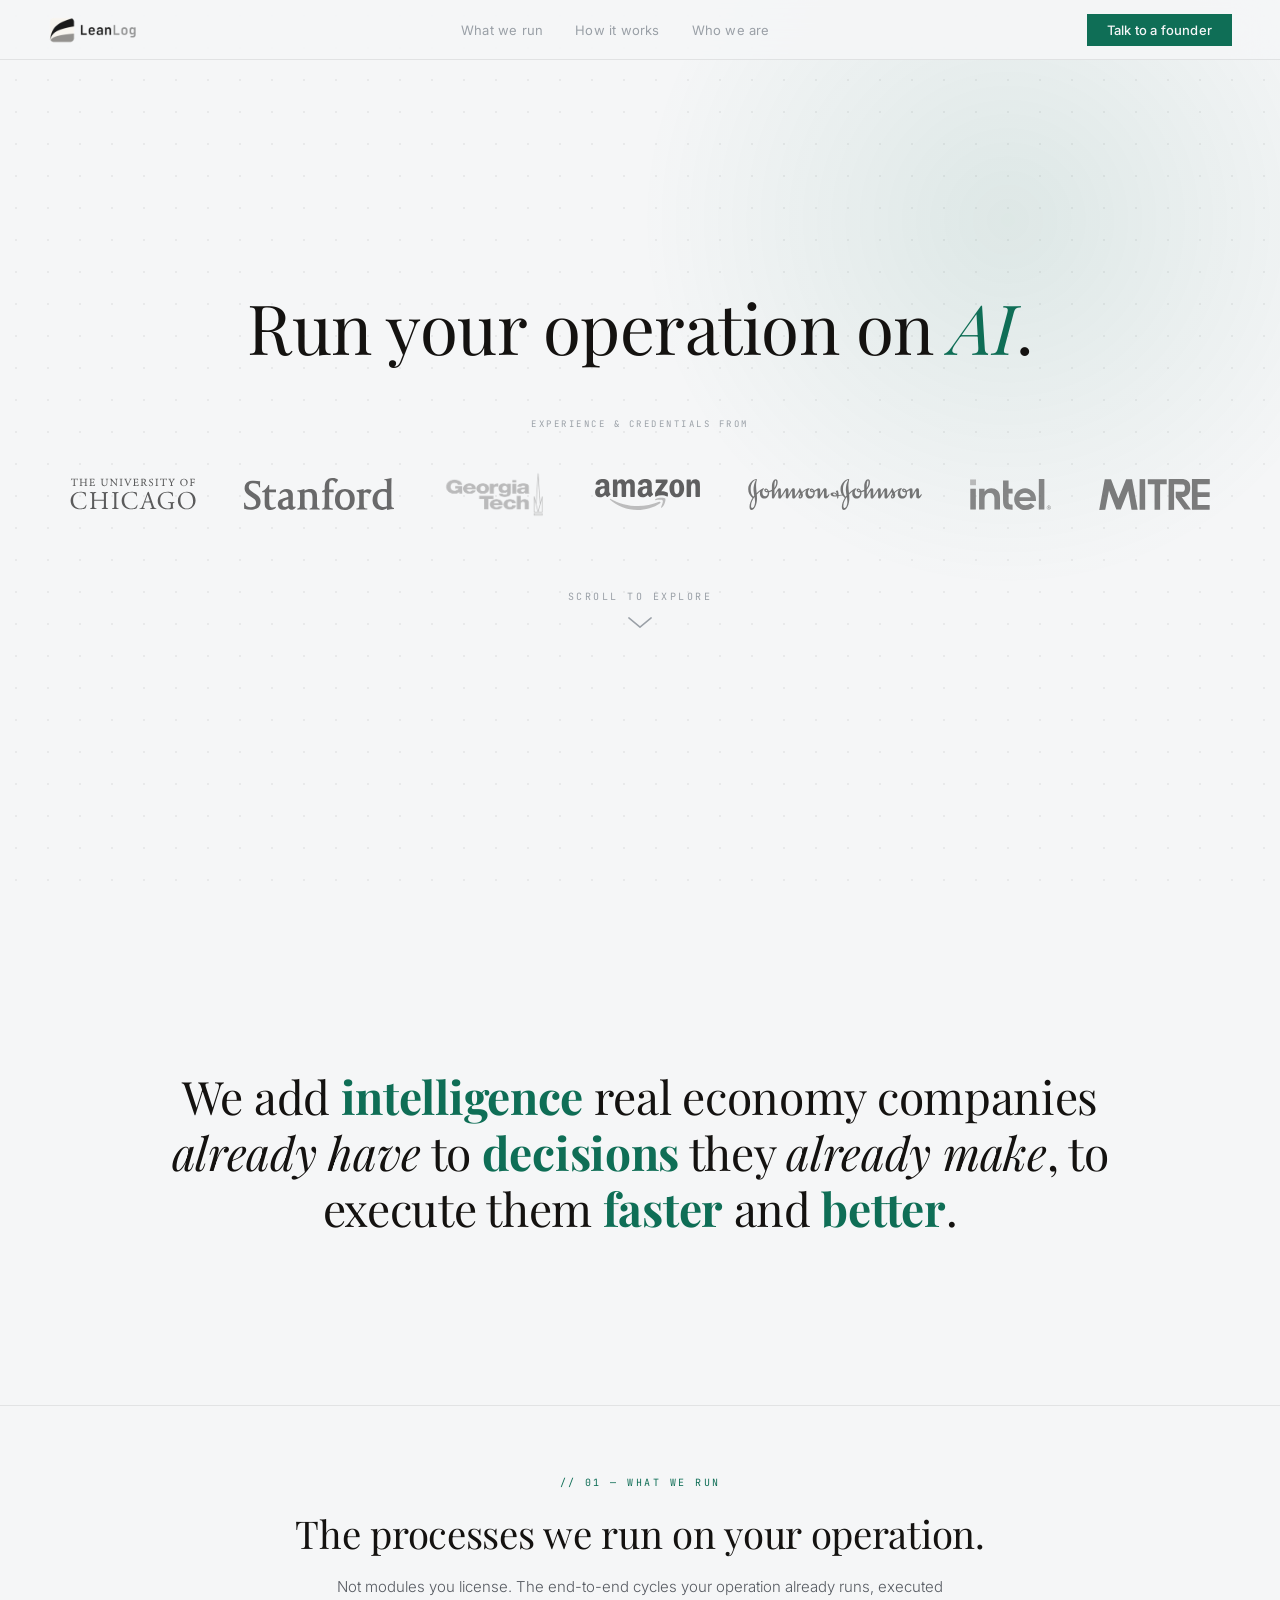
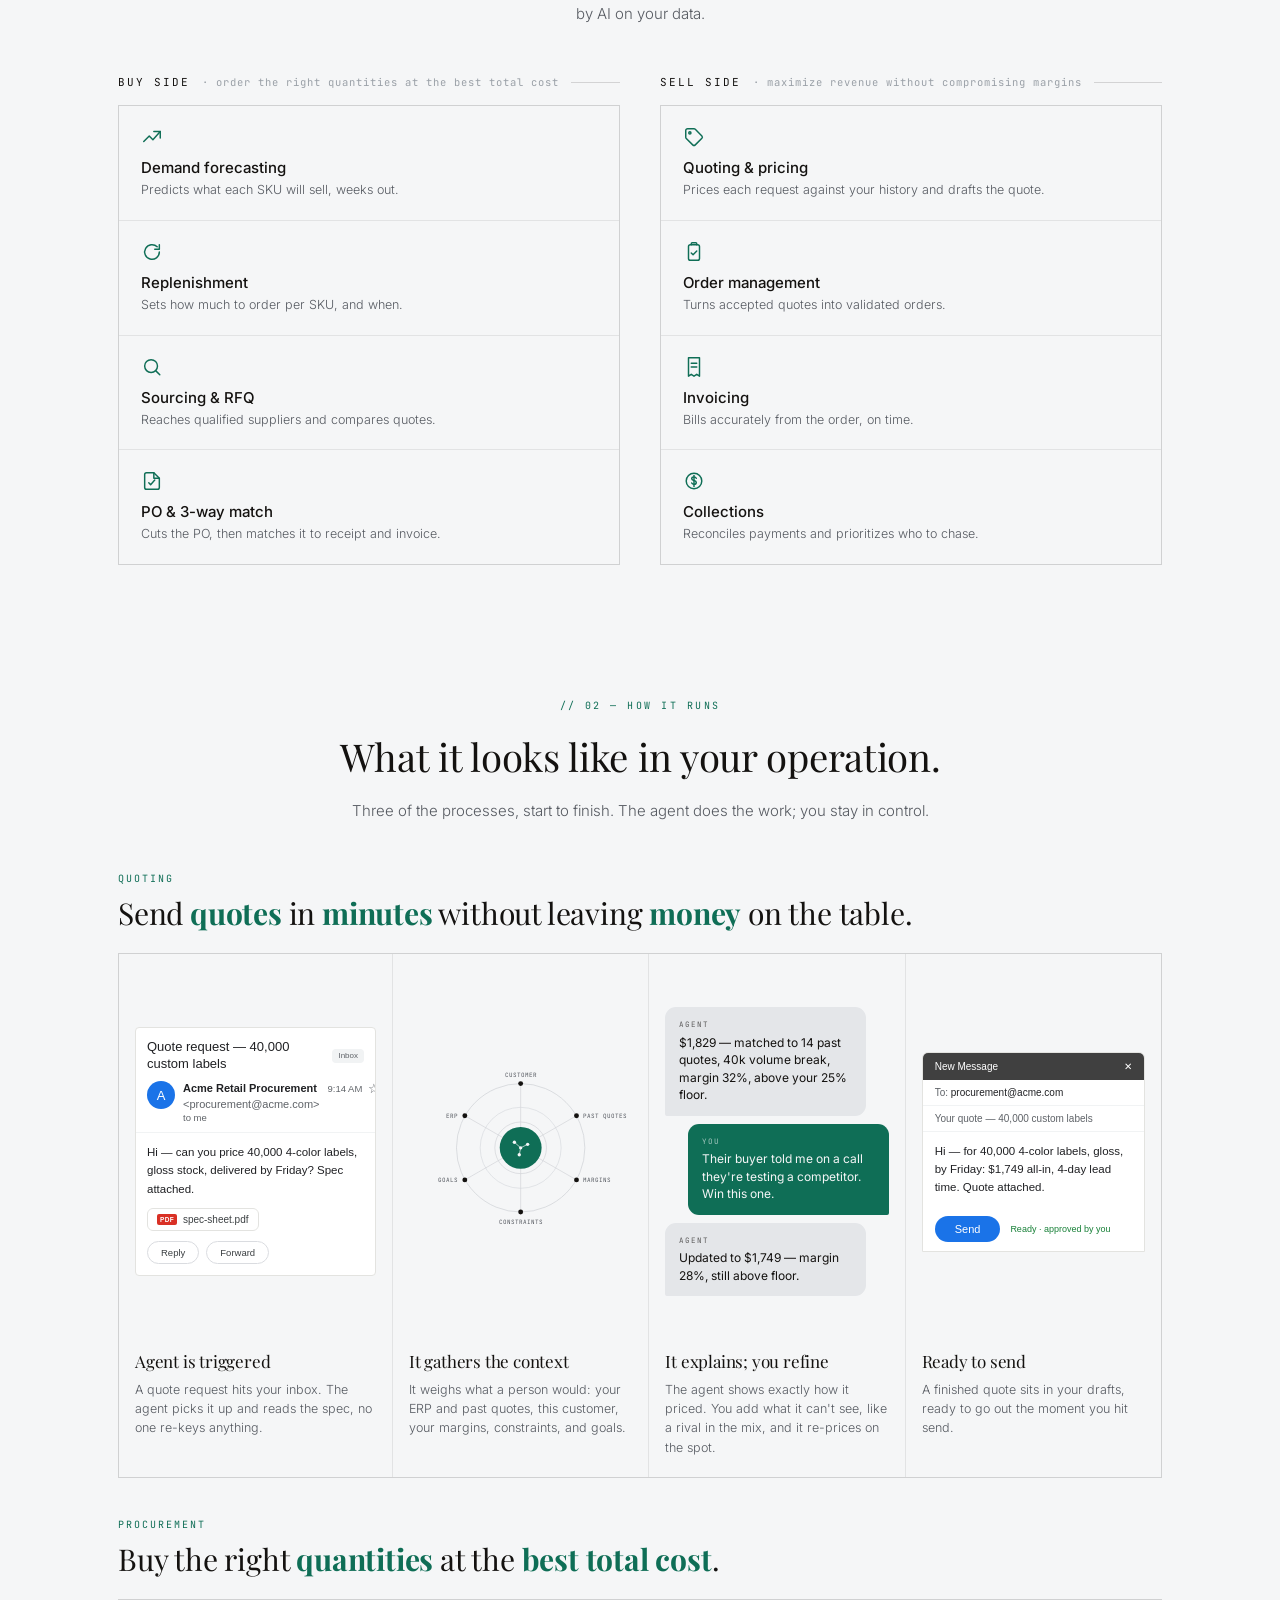
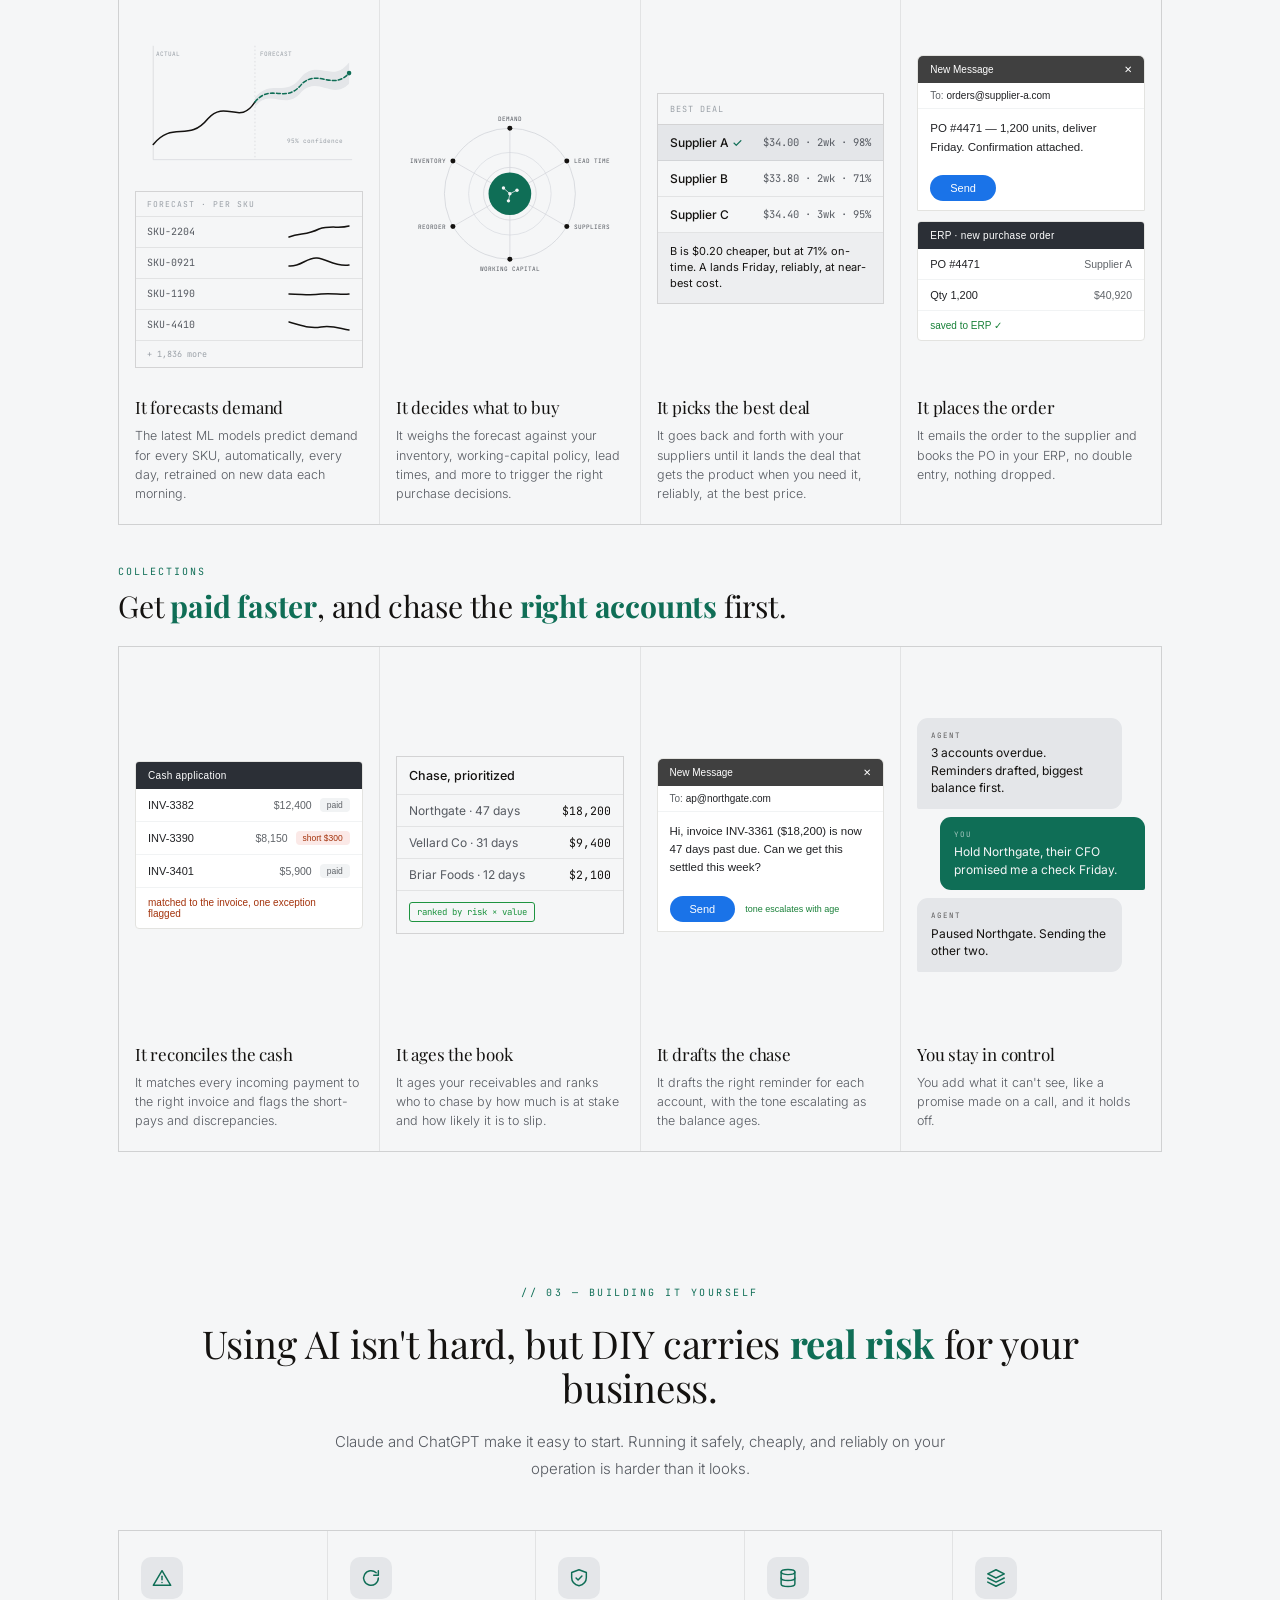
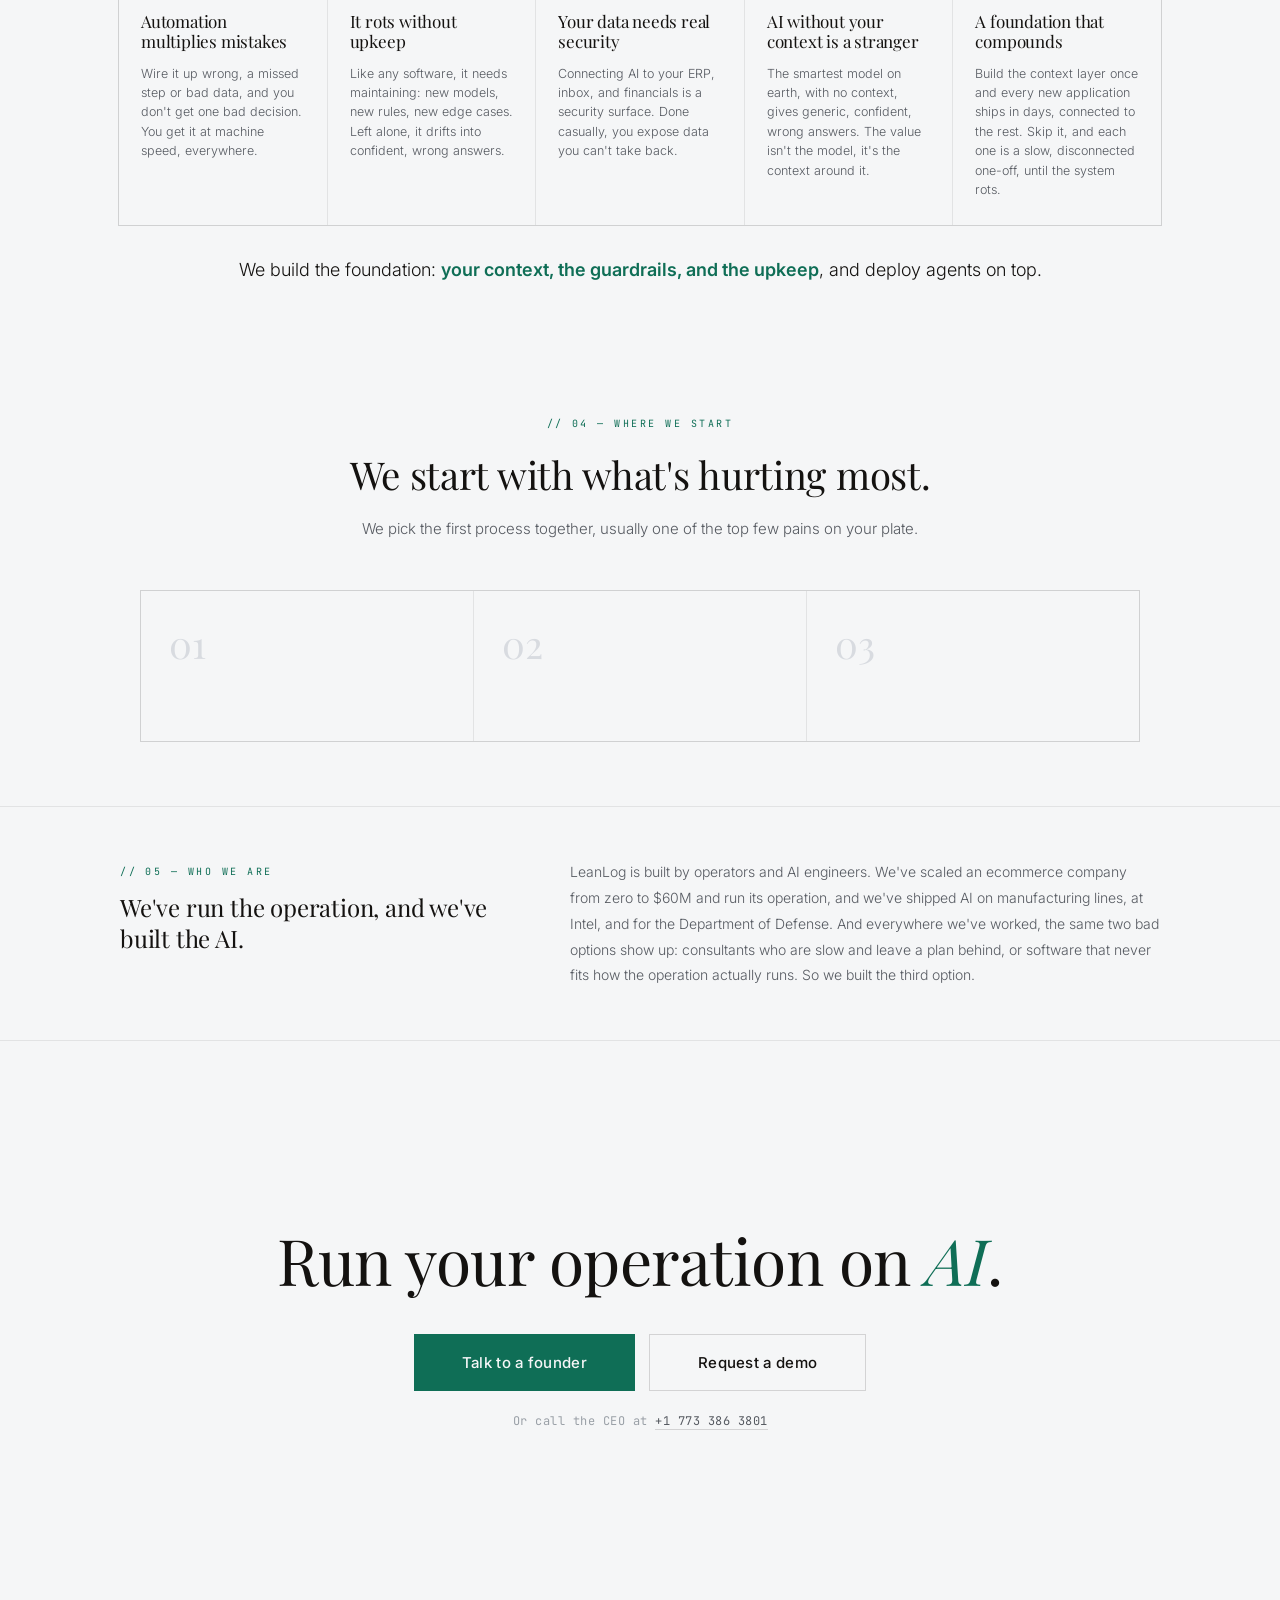
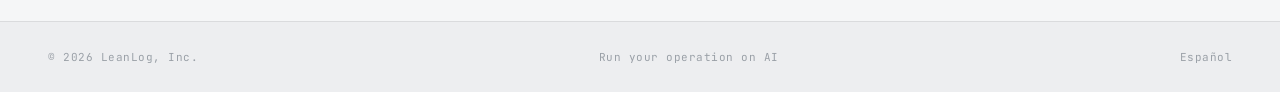
==== commit 34ceb5b6: "site: process icons, sequential reveal, bigger thesis highlight, drop third option - Add a distinct " ====
--- a/index.html
+++ b/index.html
@@ -21,7 +21,7 @@
   <a href="/" class="nav-logo"><img src="leanlog-final-light 2.png" alt="LeanLog"></a>
   <div class="nav-center">
     <a href="/#processes">What we run</a>
-    <a href="/#third">How we work</a>
+    <a href="/#cases">How it works</a>
     <a href="/#who">Who we are</a>
   </div>
   <div class="nav-right">
@@ -70,23 +70,23 @@
       <h2 class="section-title reveal reveal-d1">The processes we run on your operation.</h2>
       <p class="section-desc reveal reveal-d2">Not modules you license. The end-to-end cycles your operation already runs, executed by AI on your data.</p>
     </div>
-    <div class="proc-cols reveal reveal-d3">
+    <div class="proc-cols">
       <div>
         <div class="col-head">Buy side <span>· order the right quantities at the best total cost</span></div>
-        <div class="mods">
-          <a class="mod" href="/processes/procurement/"><div class="mod-name">Demand forecasting</div><div class="mod-desc">Predicts what each SKU will sell, weeks out.</div></a>
-          <a class="mod" href="/processes/procurement/"><div class="mod-name">Replenishment</div><div class="mod-desc">Sets how much to order per SKU, and when.</div></a>
-          <a class="mod" href="/processes/procurement/"><div class="mod-name">Sourcing &amp; RFQ</div><div class="mod-desc">Reaches qualified suppliers and compares quotes.</div></a>
-          <a class="mod" href="/processes/procurement/"><div class="mod-name">PO &amp; 3-way match</div><div class="mod-desc">Cuts the PO, then matches it to receipt and invoice.</div></a>
+        <div class="mods stagger">
+          <a class="mod" href="/processes/procurement/"><span class="mod-ico"><svg viewBox="0 0 24 24"><polyline points="3 17 9 11 13 15 21 6"/><polyline points="14 6 21 6 21 13"/></svg></span><div class="mod-name">Demand forecasting</div><div class="mod-desc">Predicts what each SKU will sell, weeks out.</div></a>
+          <a class="mod" href="/processes/procurement/"><span class="mod-ico"><svg viewBox="0 0 24 24"><path d="M20 12a8 8 0 1 1-2.34-5.66"/><polyline points="20 4 20 9 15 9"/></svg></span><div class="mod-name">Replenishment</div><div class="mod-desc">Sets how much to order per SKU, and when.</div></a>
+          <a class="mod" href="/processes/procurement/"><span class="mod-ico"><svg viewBox="0 0 24 24"><circle cx="11" cy="11" r="7"/><line x1="20.5" y1="20.5" x2="16.5" y2="16.5"/></svg></span><div class="mod-name">Sourcing &amp; RFQ</div><div class="mod-desc">Reaches qualified suppliers and compares quotes.</div></a>
+          <a class="mod" href="/processes/procurement/"><span class="mod-ico"><svg viewBox="0 0 24 24"><path d="M14 3H6a2 2 0 0 0-2 2v14a2 2 0 0 0 2 2h12a2 2 0 0 0 2-2V9z"/><polyline points="14 3 14 9 20 9"/><polyline points="8.5 14 10.5 16 15 11"/></svg></span><div class="mod-name">PO &amp; 3-way match</div><div class="mod-desc">Cuts the PO, then matches it to receipt and invoice.</div></a>
         </div>
       </div>
       <div>
         <div class="col-head">Sell side <span>· maximize revenue without compromising margins</span></div>
-        <div class="mods">
-          <a class="mod" href="/processes/quoting/"><div class="mod-name">Quoting &amp; pricing</div><div class="mod-desc">Prices each request against your history and drafts the quote.</div></a>
-          <div class="mod"><div class="mod-name">Order management</div><div class="mod-desc">Turns accepted quotes into validated orders.</div></div>
-          <div class="mod"><div class="mod-name">Invoicing</div><div class="mod-desc">Bills accurately from the order, on time.</div></div>
-          <a class="mod" href="/processes/collections/"><div class="mod-name">Collections</div><div class="mod-desc">Reconciles payments and prioritizes who to chase.</div></a>
+        <div class="mods stagger">
+          <a class="mod" href="/processes/quoting/"><span class="mod-ico"><svg viewBox="0 0 24 24"><path d="M20.6 13.4l-7.2 7.2a2 2 0 0 1-2.8 0l-7-7a2 2 0 0 1-.6-1.4V5a2 2 0 0 1 2-2h7a2 2 0 0 1 1.4.6l7.2 7.2a2 2 0 0 1 0 2.6z"/><circle cx="7.5" cy="7.5" r="1.2"/></svg></span><div class="mod-name">Quoting &amp; pricing</div><div class="mod-desc">Prices each request against your history and drafts the quote.</div></a>
+          <div class="mod"><span class="mod-ico"><svg viewBox="0 0 24 24"><rect x="6" y="4" width="12" height="17" rx="2"/><path d="M9 4V3a1 1 0 0 1 1-1h4a1 1 0 0 1 1 1v1"/><polyline points="9 13 11 15 15 11"/></svg></span><div class="mod-name">Order management</div><div class="mod-desc">Turns accepted quotes into validated orders.</div></div>
+          <div class="mod"><span class="mod-ico"><svg viewBox="0 0 24 24"><path d="M6 2h12v20l-3-2-3 2-3-2-3 2z"/><line x1="9" y1="8" x2="15" y2="8"/><line x1="9" y1="12" x2="15" y2="12"/></svg></span><div class="mod-name">Invoicing</div><div class="mod-desc">Bills accurately from the order, on time.</div></div>
+          <a class="mod" href="/processes/collections/"><span class="mod-ico"><svg viewBox="0 0 24 24"><circle cx="12" cy="12" r="8.5"/><path d="M14.5 9c-.4-.8-1.4-1.3-2.5-1.3-1.5 0-2.5.8-2.5 1.9s1 1.5 2.5 1.9 2.5.9 2.5 2-1 2-2.5 2c-1.1 0-2.1-.5-2.5-1.3"/><line x1="12" y1="6" x2="12" y2="18"/></svg></span><div class="mod-name">Collections</div><div class="mod-desc">Reconciles payments and prioritizes who to chase.</div></a>
         </div>
       </div>
     </div>
@@ -103,10 +103,10 @@
     </div>
 
     <!-- Quoting -->
-    <div class="cs reveal reveal-d3">
+    <div class="cs">
       <div class="cs-eyebrow">Quoting</div>
       <h3 class="cs-title">Send <strong>quotes</strong> in <strong>minutes</strong> without leaving <strong>money</strong> on the table.</h3>
-      <div class="story story-4">
+      <div class="story story-4 stagger">
         <div class="story-col">
           <div class="story-img">
             <div class="gmail">
@@ -182,10 +182,10 @@
     </div>
 
     <!-- Procurement -->
-    <div class="cs reveal">
+    <div class="cs">
       <div class="cs-eyebrow">Procurement</div>
       <h3 class="cs-title">Buy the right <strong>quantities</strong> at the <strong>best total cost</strong>.</h3>
-      <div class="story story-4">
+      <div class="story story-4 stagger">
         <div class="story-col">
           <div class="story-img">
             <div class="story-stack">
@@ -278,10 +278,10 @@
     </div>
 
     <!-- Collections -->
-    <div class="cs reveal">
+    <div class="cs">
       <div class="cs-eyebrow">Collections</div>
       <h3 class="cs-title">Get <strong>paid faster</strong>, and chase the <strong>right accounts</strong> first.</h3>
-      <div class="story story-4">
+      <div class="story story-4 stagger">
         <div class="story-col">
           <div class="story-img">
             <div class="erp">
@@ -344,7 +344,7 @@
       <h2 class="section-title reveal reveal-d1">Using AI isn't hard, but DIY carries <strong>real risk</strong> for your business.</h2>
       <p class="section-desc reveal reveal-d2">Claude and ChatGPT make it easy to start. Running it safely, cheaply, and reliably on your operation is harder than it looks.</p>
     </div>
-    <div class="why-grid reveal reveal-d3">
+    <div class="why-grid stagger">
       <div class="why-card">
         <div class="why-ico"><svg viewBox="0 0 24 24"><path d="M12 4 L21.5 20 H2.5 Z"/><line x1="12" y1="10" x2="12" y2="14"/><line x1="12" y1="17" x2="12" y2="17"/></svg></div>
         <div class="why-h">Automation multiplies mistakes</div>
@@ -375,77 +375,11 @@
   </div>
 </section>
 
-<!-- ── Third option ── -->
-<section id="third">
-  <div class="container">
-    <div class="section-header center">
-      <div class="tag reveal">04 — How we work</div>
-      <h2 class="section-title reveal reveal-d1">We're the third option.</h2>
-      <p class="section-desc reveal reveal-d2">A dedicated team that learns your operation and builds a working system around how you actually run. We stay accountable for it, and we're the people you call when something breaks.</p>
-    </div>
-
-    <div class="cmp reveal reveal-d3">
-      <div class="c-lbl c-head"></div>
-      <div class="c-head">Consulting</div>
-      <div class="c-head">Off-the-shelf software</div>
-      <div class="c-head c-us">LeanLog</div>
-
-      <div class="c-lbl">Fits how you actually work</div>
-      <div><span class="yes">&#10003;</span></div>
-      <div><span class="no">&#10007;</span></div>
-      <div class="c-us"><span class="yes">&#10003;</span></div>
-
-      <div class="c-lbl">A dedicated team that learns your operation</div>
-      <div><span class="yes">&#10003;</span></div>
-      <div><span class="no">&#10007;</span></div>
-      <div class="c-us"><span class="yes">&#10003;</span></div>
-
-      <div class="c-lbl">A working system, not a slide deck</div>
-      <div><span class="no">&#10007;</span></div>
-      <div><span class="yes">&#10003;</span></div>
-      <div class="c-us"><span class="yes">&#10003;</span></div>
-
-      <div class="c-lbl">Scales as you grow, without adding people</div>
-      <div><span class="no">&#10007;</span></div>
-      <div><span class="yes">&#10003;</span></div>
-      <div class="c-us"><span class="yes">&#10003;</span></div>
-
-      <div class="c-lbl c-wedge">Proven on your data before you commit</div>
-      <div><span class="no">&#10007;</span></div>
-      <div><span class="no">&#10007;</span></div>
-      <div class="c-us"><span class="yes win">&#10003;</span></div>
-    </div>
-
-    <div class="hww-steps reveal">
-      <div class="hww-step">
-        <div class="hww-num">01</div>
-        <h3>We embed in your operation.</h3>
-        <p>We start inside the work, learning how it actually moves and where it gets stuck.</p>
-      </div>
-      <div class="hww-step">
-        <div class="hww-num">02</div>
-        <h3>We codify how the work gets done.</h3>
-        <p>The decisions, exceptions, and rules your people carry become part of the system.</p>
-      </div>
-      <div class="hww-step">
-        <div class="hww-num">03</div>
-        <h3>We build it on your data.</h3>
-        <p>A working system running against your real operation, not a prototype on a sample.</p>
-      </div>
-      <div class="hww-step">
-        <div class="hww-num">04</div>
-        <h3>We iterate, and own the outcome.</h3>
-        <p>We stay accountable for what it does, and the next process ships faster than the last.</p>
-      </div>
-    </div>
-  </div>
-</section>
-
 <!-- ── Where we start ── -->
 <section id="start">
   <div class="container">
     <div class="section-header center">
-      <div class="tag reveal">05 — Where we start</div>
+      <div class="tag reveal">04 — Where we start</div>
       <h2 class="section-title reveal reveal-d1">We start with what's hurting most.</h2>
       <p class="section-desc reveal reveal-d2">We pick the first process together, usually one of the top few pains on your plate.</p>
     </div>
@@ -462,7 +396,7 @@
   <div class="container">
     <div class="who-grid reveal">
       <div class="who-left">
-        <div class="tag">06 — Who we are</div>
+        <div class="tag">05 — Who we are</div>
         <h2 class="who-title">We've run the operation, and we've built the AI.</h2>
       </div>
       <p class="who-prose">LeanLog is built by operators and AI engineers. We've scaled an ecommerce company from zero to $60M and run its operation, and we've shipped AI on manufacturing lines, at Intel, and for the Department of Defense. And everywhere we've worked, the same two bad options show up: consultants who are slow and leave a plan behind, or software that never fits how the operation actually runs. So we built the third option.</p>
@@ -495,7 +429,7 @@
 const ro = new IntersectionObserver((entries) => {
   entries.forEach(e => { if (e.isIntersecting) { e.target.classList.add('visible'); ro.unobserve(e.target); } });
 }, { threshold: 0.1 });
-document.querySelectorAll('.reveal').forEach(el => ro.observe(el));
+document.querySelectorAll('.reveal, .stagger').forEach(el => ro.observe(el));
 </script>
 </body>
 </html>
--- a/styles.css
+++ b/styles.css
@@ -38,8 +38,18 @@
 .container{max-width:1140px;margin:0 auto;padding:0 48px}
 .tag{display:inline-flex;align-items:center;gap:8px;font-family:var(--mono);font-size:10px;letter-spacing:2.5px;text-transform:uppercase;color:var(--accent);margin-bottom:22px}
 .tag::before{content:'//'}
-.reveal{opacity:0;transform:translateY(30px) scale(.985);transition:opacity .8s cubic-bezier(.22,.61,.36,1),transform .8s cubic-bezier(.22,.61,.36,1)}
+.reveal{opacity:0;transform:translateY(40px) scale(.94);transition:opacity .8s cubic-bezier(.16,1,.3,1),transform .8s cubic-bezier(.16,1,.3,1)}
 .reveal.visible{opacity:1;transform:translateY(0) scale(1)}
+/* Staggered cascade for grid children (case-study columns, DIY cards) */
+.stagger>*{opacity:0;transform:translateY(34px) scale(.96);transition:opacity .85s cubic-bezier(.16,1,.3,1),transform .85s cubic-bezier(.16,1,.3,1)}
+.stagger.visible>*{opacity:1;transform:translateY(0) scale(1)}
+.stagger.visible>*:nth-child(2){transition-delay:.2s}
+.stagger.visible>*:nth-child(3){transition-delay:.4s}
+.stagger.visible>*:nth-child(4){transition-delay:.6s}
+.stagger.visible>*:nth-child(5){transition-delay:.8s}
+.stagger.visible>*:nth-child(6){transition-delay:1s}
+.stagger.visible>*:nth-child(7){transition-delay:1.2s}
+.stagger.visible>*:nth-child(8){transition-delay:1.4s}
 .reveal-d1{transition-delay:.08s}
 .reveal-d2{transition-delay:.16s}
 .reveal-d3{transition-delay:.24s}
@@ -146,7 +156,7 @@
 .section-desc{font-size:15px;line-height:1.8;color:var(--text2);max-width:620px;font-weight:300}
 
 /* ── Thesis statement ──────────────────────────────────────────── */
-#thesis{padding:96px 0;border-bottom:1px solid var(--border)}
+#thesis{padding:168px 0;border-bottom:1px solid var(--border)}
 .thesis-line{
   font-family:var(--serif);font-size:clamp(26px,3.6vw,48px);line-height:1.22;
   max-width:1040px;margin:0 auto;text-align:center;color:var(--text);
@@ -164,7 +174,9 @@
 .col-head span{color:var(--text3);letter-spacing:1px;text-transform:none;font-size:10.5px}
 .col-head::after{content:'';flex:1;height:1px;background:var(--border2)}
 .mods{display:grid;grid-template-columns:1fr;gap:1px;background:var(--border);border:1px solid var(--border)}
-.mod{background:var(--bg);padding:18px 22px;transition:background .25s}
+.mod{background:var(--bg);padding:20px 22px;transition:background .25s}
+.mod-ico{display:block;color:var(--accent);margin-bottom:11px;height:22px}
+.mod-ico svg{width:22px;height:22px;fill:none;stroke:currentColor;stroke-width:1.6;stroke-linecap:round;stroke-linejoin:round}
 .mod:hover{background:var(--bg2)}
 .mod-name{font-size:15px;font-weight:500;color:var(--text);line-height:1.2;margin-bottom:4px}
 .mod-desc{font-size:12.5px;font-weight:300;color:var(--text2);line-height:1.5}
@@ -357,13 +369,15 @@
 /* ── Scroll-driven (Apple-style) — progressive enhancement ─────── */
 @supports (animation-timeline: view()){
   @keyframes growIn{
-    from{transform:scale(.74);opacity:.25;filter:blur(2px)}
-    to{transform:scale(1);opacity:1;filter:blur(0)}
+    from{opacity:0;transform:translateY(48px) scale(.6);filter:blur(6px)}
+    55%{opacity:1;filter:blur(0)}
+    to{opacity:1;transform:translateY(0) scale(1);filter:blur(0)}
   }
   .thesis-line{
     animation:growIn linear both;
     animation-timeline:view();
-    animation-range:entry 2% cover 52%;
+    animation-range:entry 0% cover 48%;
+    transform-origin:center 65%;
   }
   @keyframes settleIn{
     from{transform:scale(.965);opacity:0}
@@ -374,6 +388,12 @@
     animation-timeline:view();
     animation-range:entry 4% cover 40%;
   }
+}
+
+/* Respect users who opt out of motion */
+@media (prefers-reduced-motion: reduce){
+  .reveal,.stagger>*{opacity:1!important;transform:none!important;transition:none!important}
+  .thesis-line,.cs-title,.why-foot{animation:none!important}
 }
 
 /* ── Responsive ────────────────────────────────────────────────── */
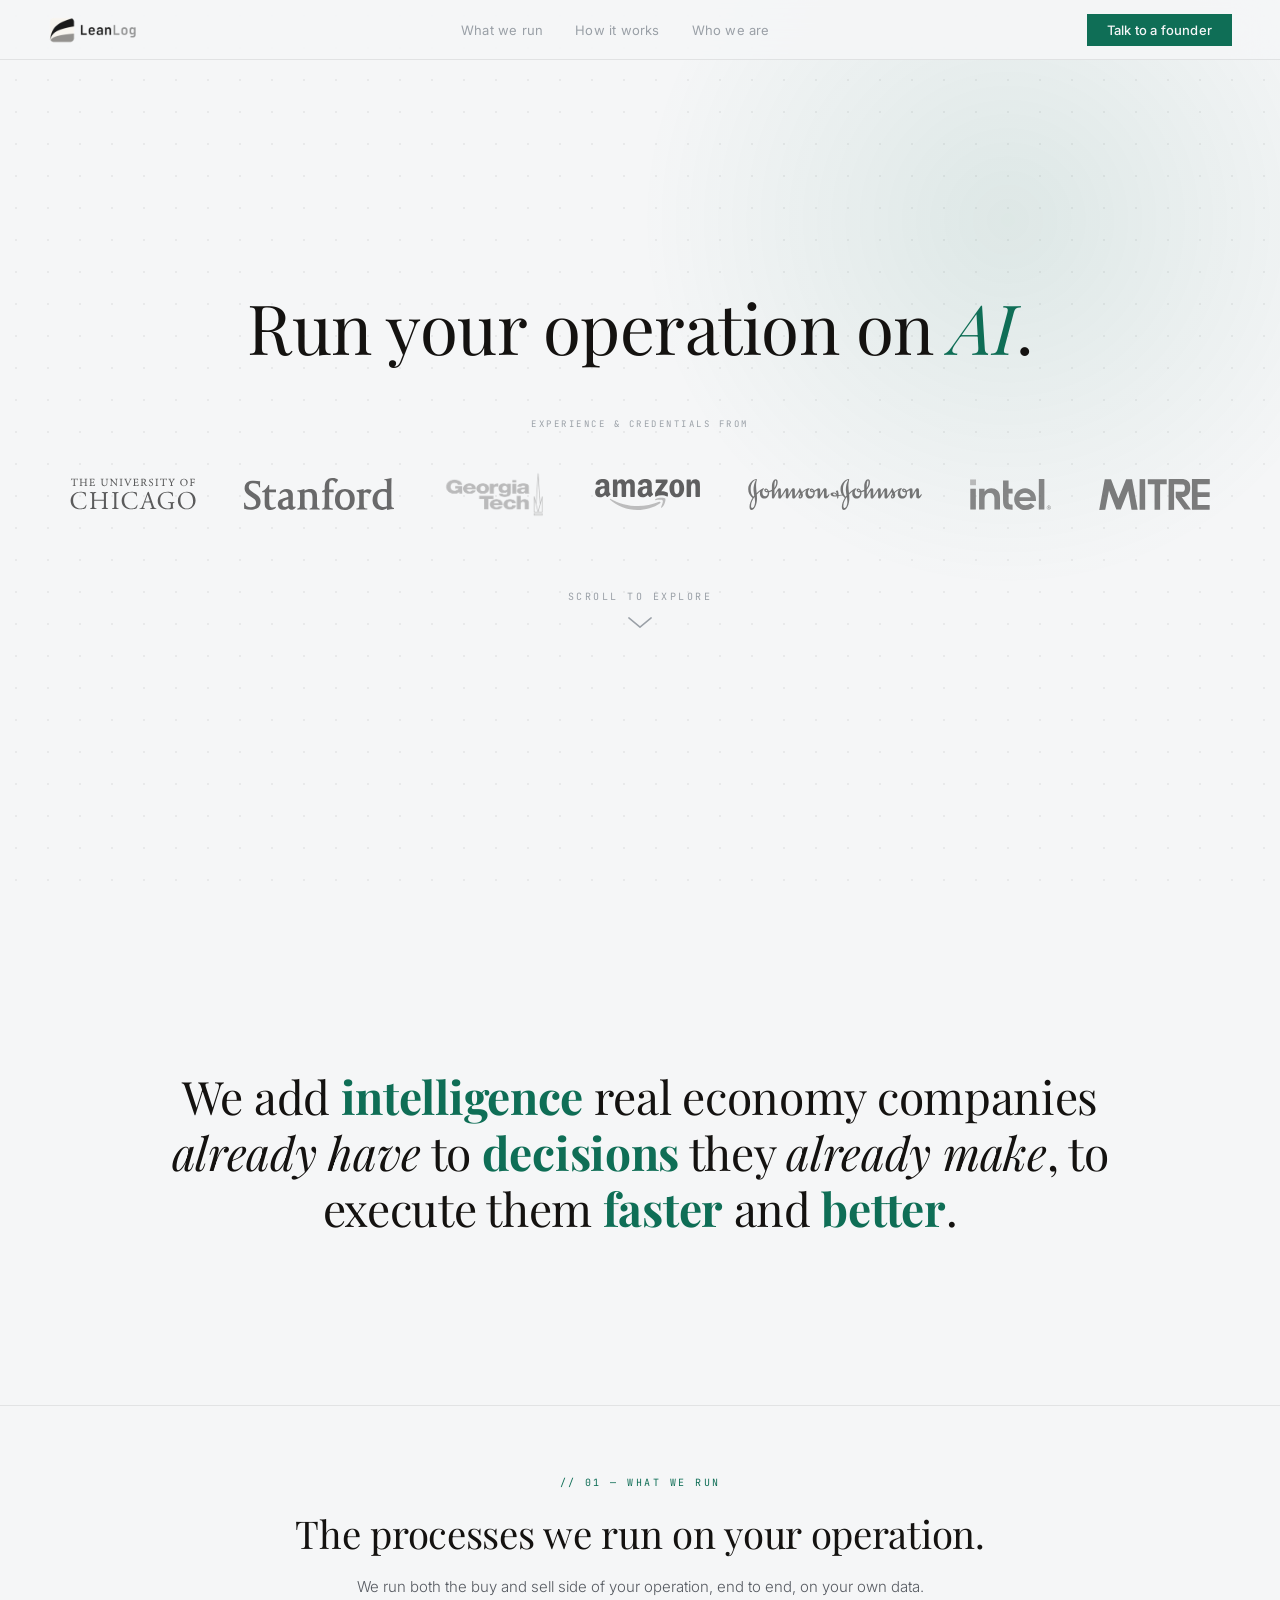
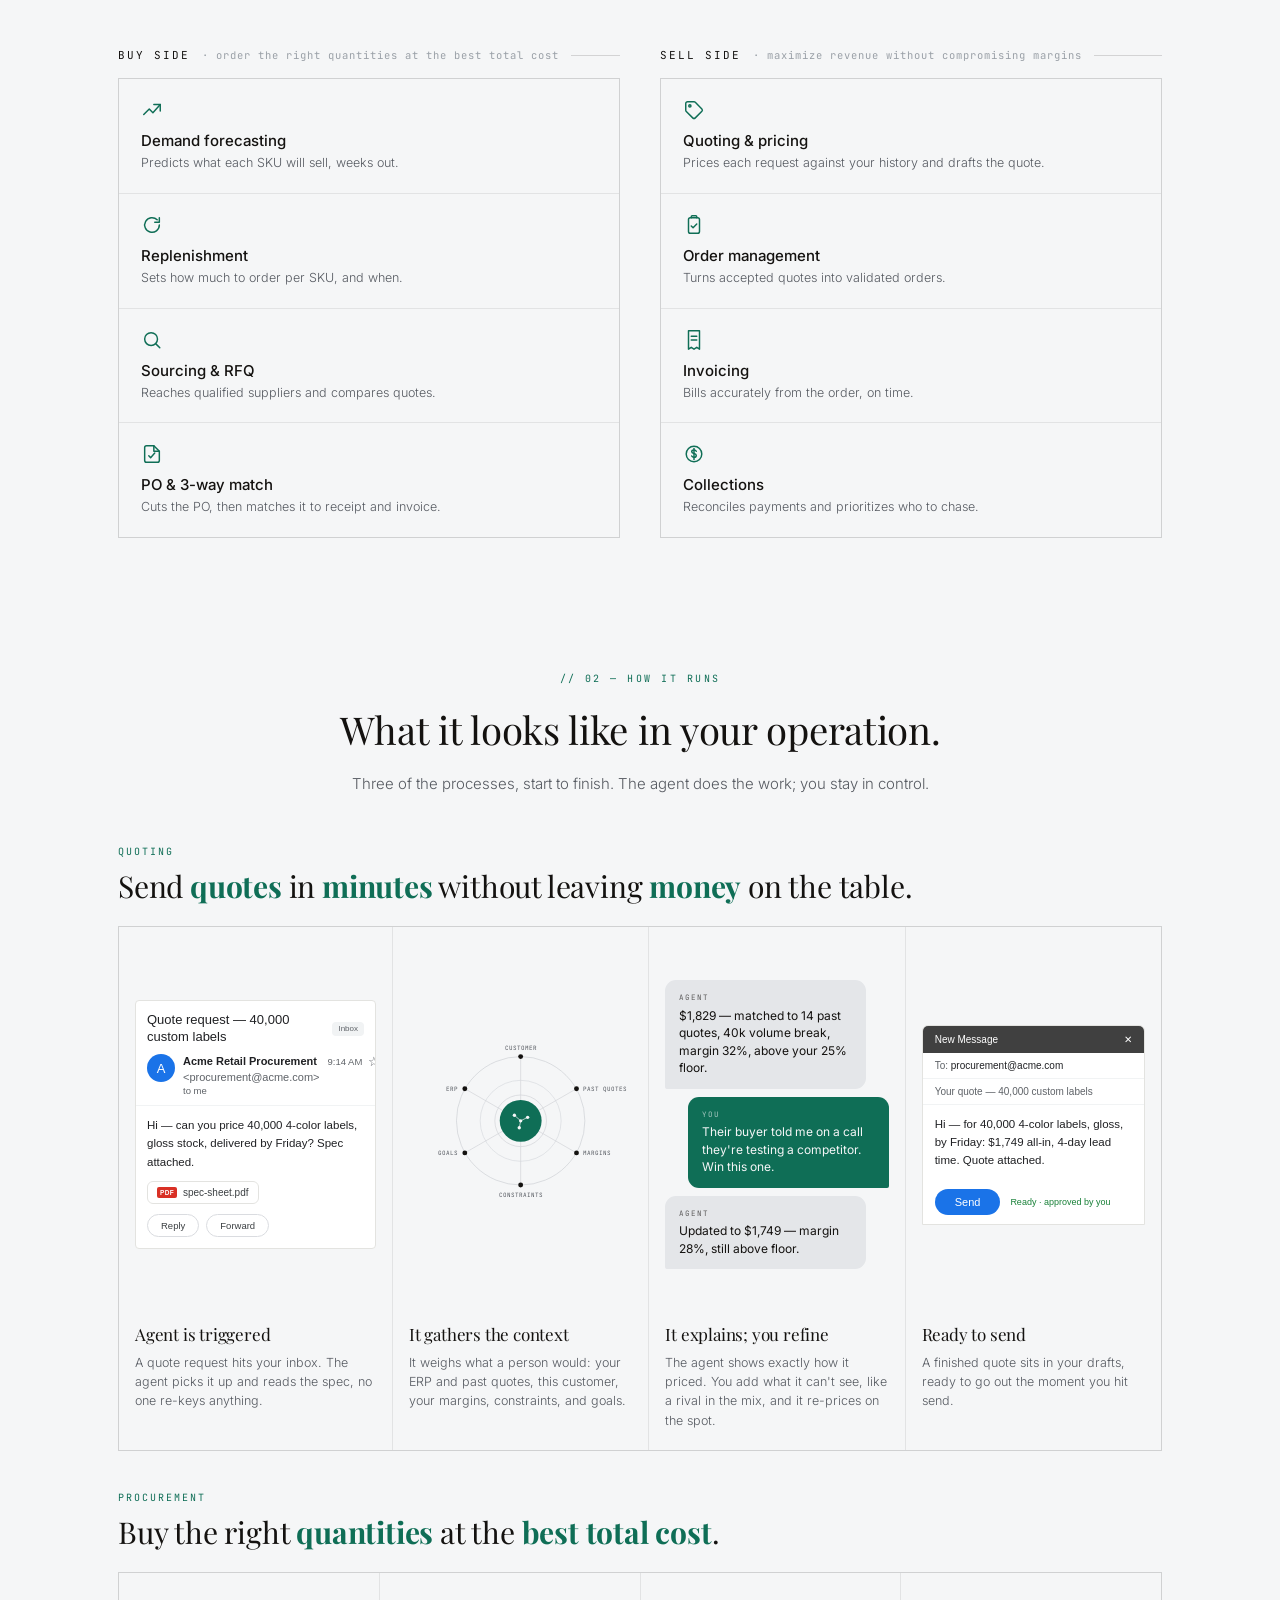
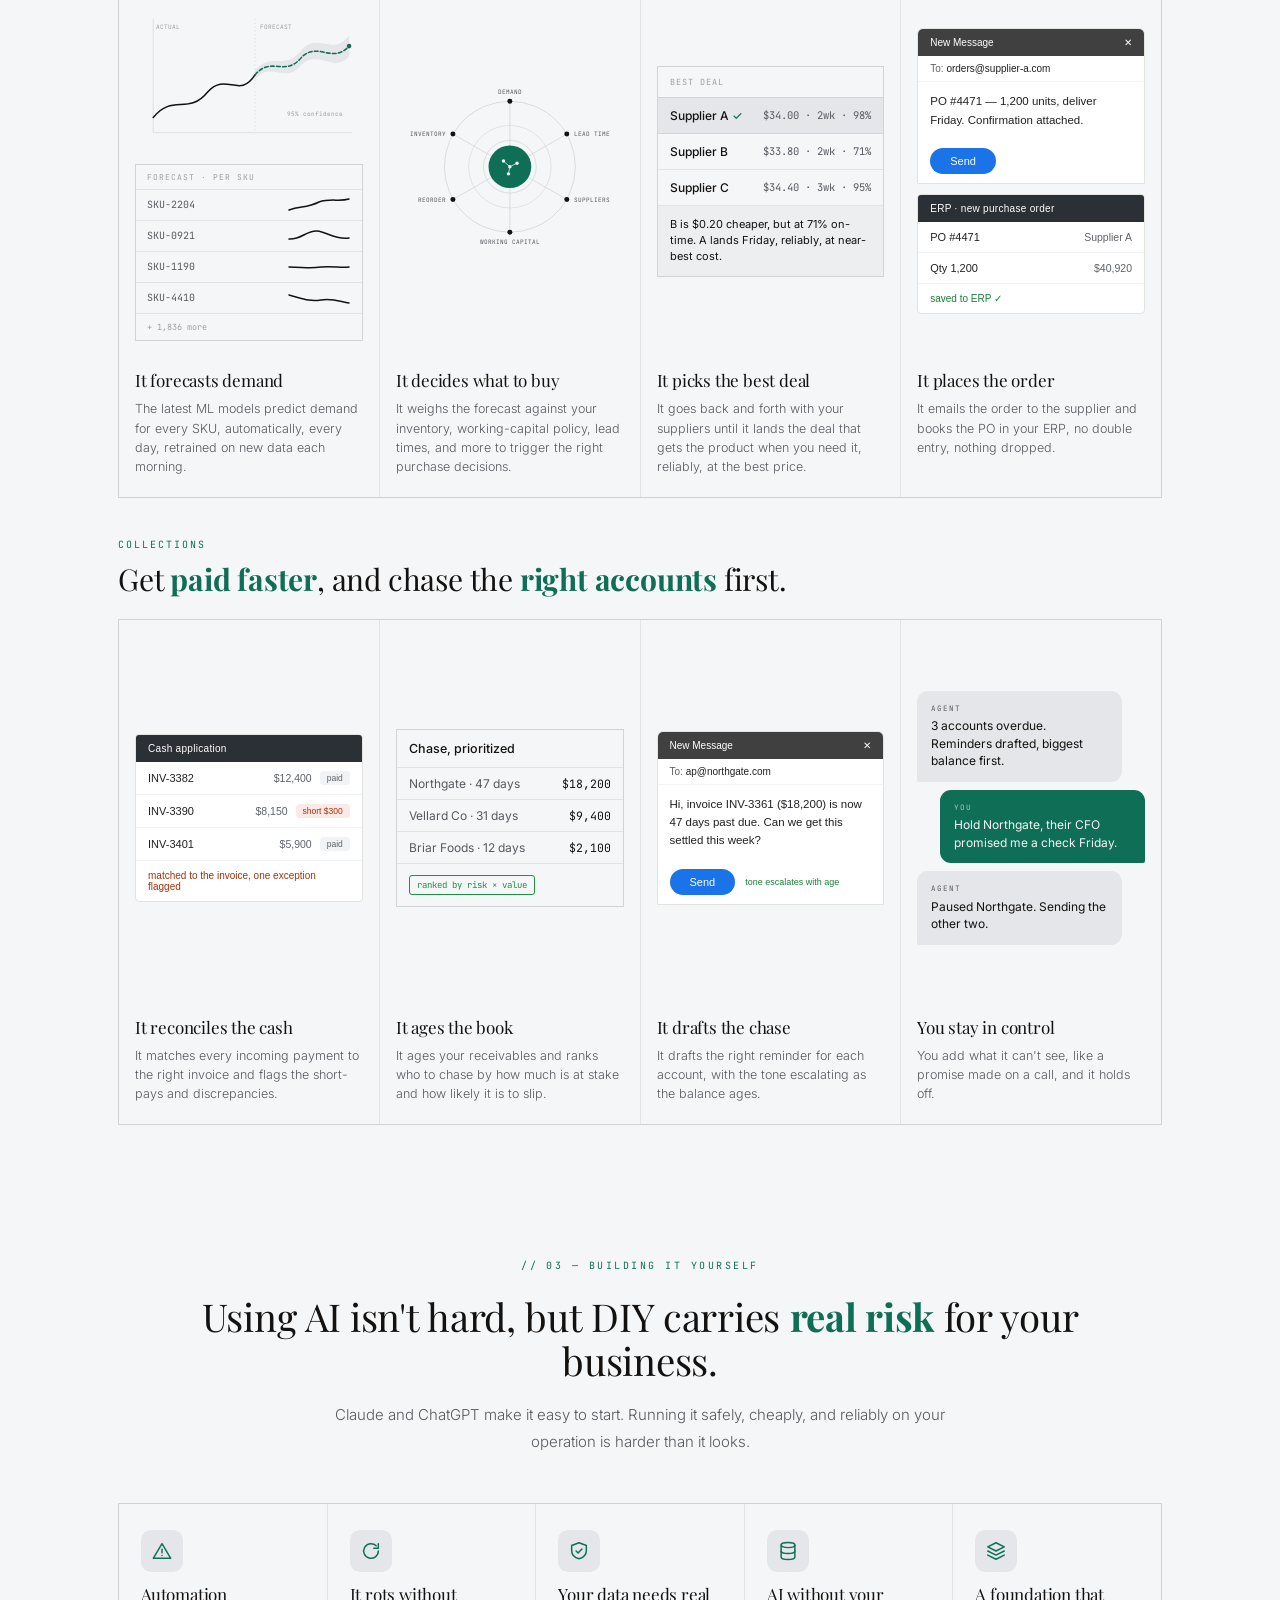
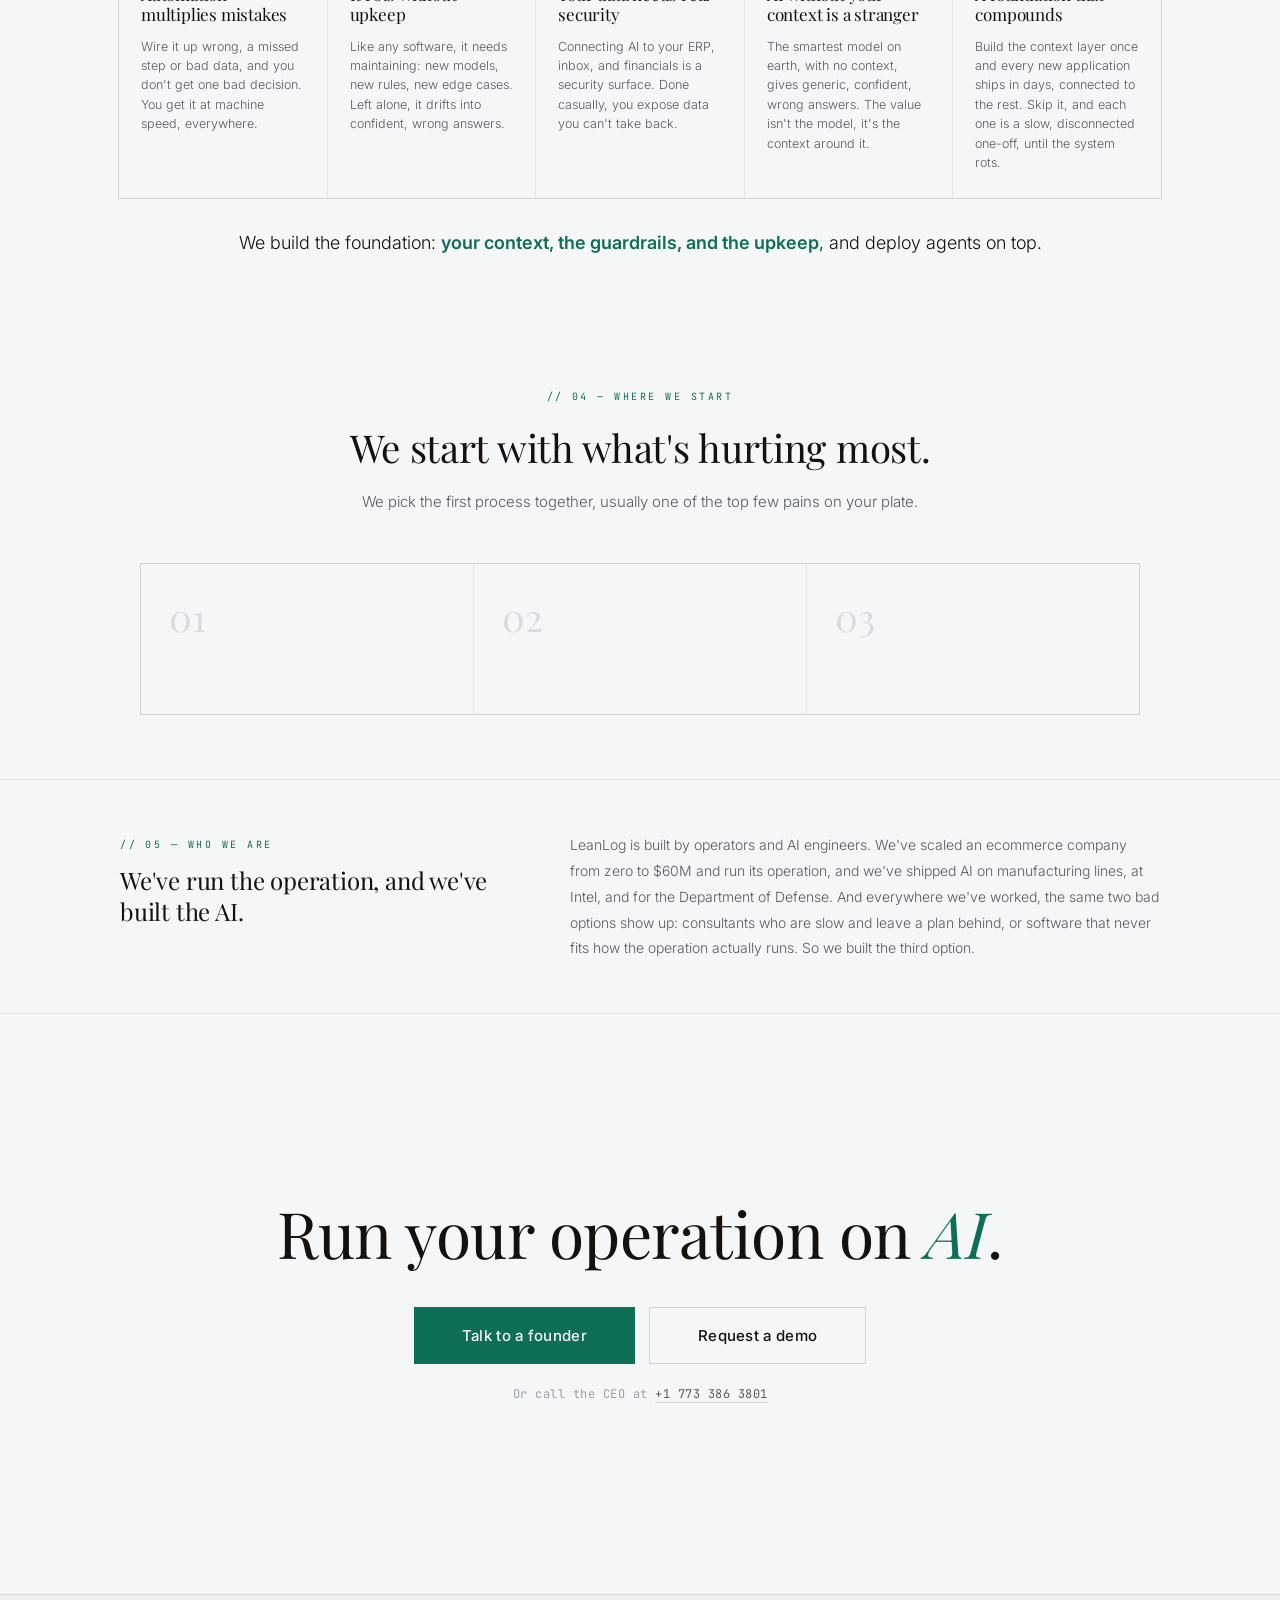
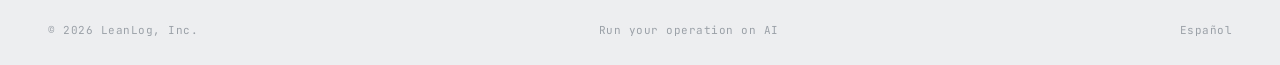
==== commit 381a20e0: "site: clearer processes subtitle that sets up the buy/sell grid Replace 'Not modules you license. Th" ====
--- a/index.html
+++ b/index.html
@@ -68,7 +68,7 @@
     <div class="section-header center">
       <div class="tag reveal">01 — What we run</div>
       <h2 class="section-title reveal reveal-d1">The processes we run on your operation.</h2>
-      <p class="section-desc reveal reveal-d2">Not modules you license. The end-to-end cycles your operation already runs, executed by AI on your data.</p>
+      <p class="section-desc reveal reveal-d2">We run both the buy and sell side of your operation, end to end, on your own data.</p>
     </div>
     <div class="proc-cols">
       <div>
@@ -344,7 +344,7 @@
       <h2 class="section-title reveal reveal-d1">Using AI isn't hard, but DIY carries <strong>real risk</strong> for your business.</h2>
       <p class="section-desc reveal reveal-d2">Claude and ChatGPT make it easy to start. Running it safely, cheaply, and reliably on your operation is harder than it looks.</p>
     </div>
-    <div class="why-grid stagger">
+    <div class="why-grid reveal">
       <div class="why-card">
         <div class="why-ico"><svg viewBox="0 0 24 24"><path d="M12 4 L21.5 20 H2.5 Z"/><line x1="12" y1="10" x2="12" y2="14"/><line x1="12" y1="17" x2="12" y2="17"/></svg></div>
         <div class="why-h">Automation multiplies mistakes</div>
@@ -409,10 +409,10 @@
   <div class="cta-inner">
     <h2>Run your operation on <em>AI</em>.</h2>
     <div class="cta-buttons">
-      <a class="btn-primary reveal" href="mailto:rodrigo@leanlog.ai">Talk to a founder</a>
-      <a class="btn-outline reveal" href="mailto:rodrigo@leanlog.ai?subject=Demo%20request">Request a demo</a>
-    </div>
-    <p class="cta-phone reveal">Or call the CEO at <a href="tel:+17733863801">+1 773 386 3801</a></p>
+      <a class="btn-primary" href="mailto:rodrigo@leanlog.ai">Talk to a founder</a>
+      <a class="btn-outline" href="mailto:rodrigo@leanlog.ai?subject=Demo%20request">Request a demo</a>
+    </div>
+    <p class="cta-phone">Or call the CEO at <a href="tel:+17733863801">+1 773 386 3801</a></p>
   </div>
 </section>
 
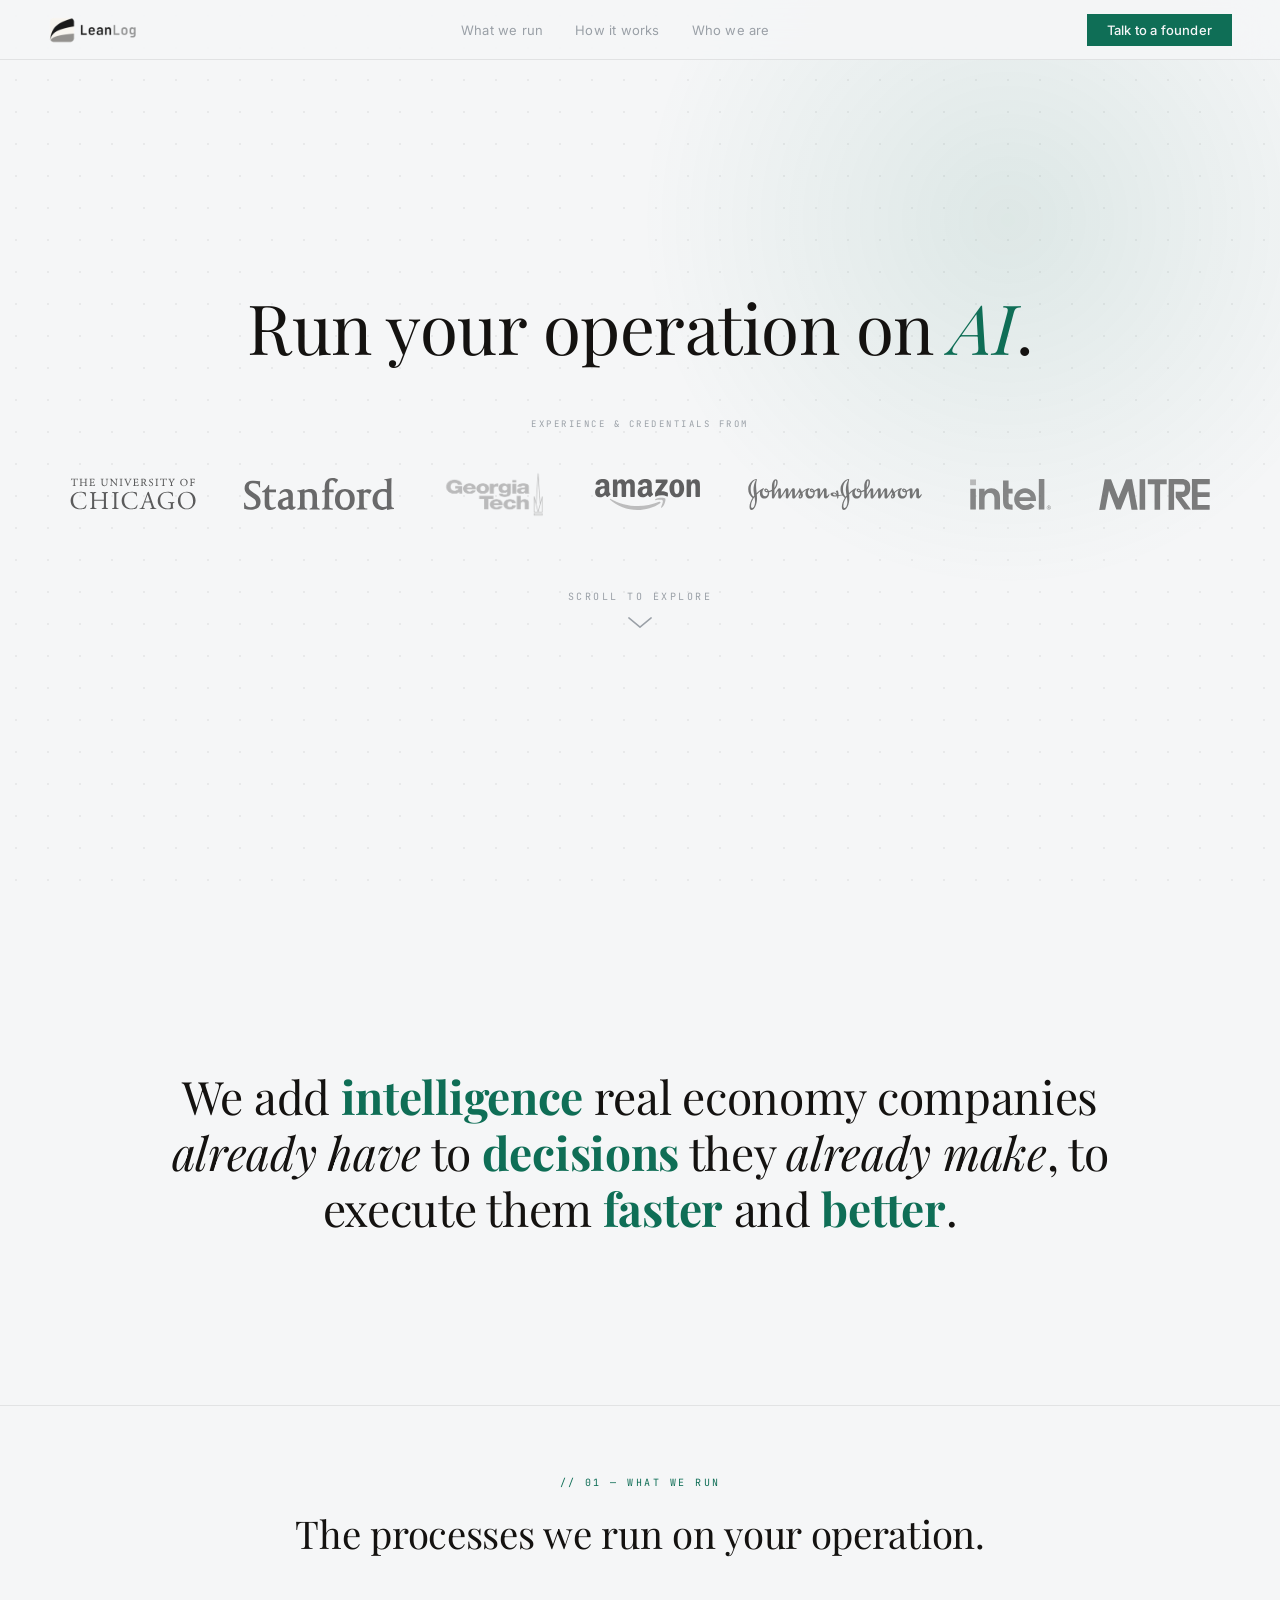
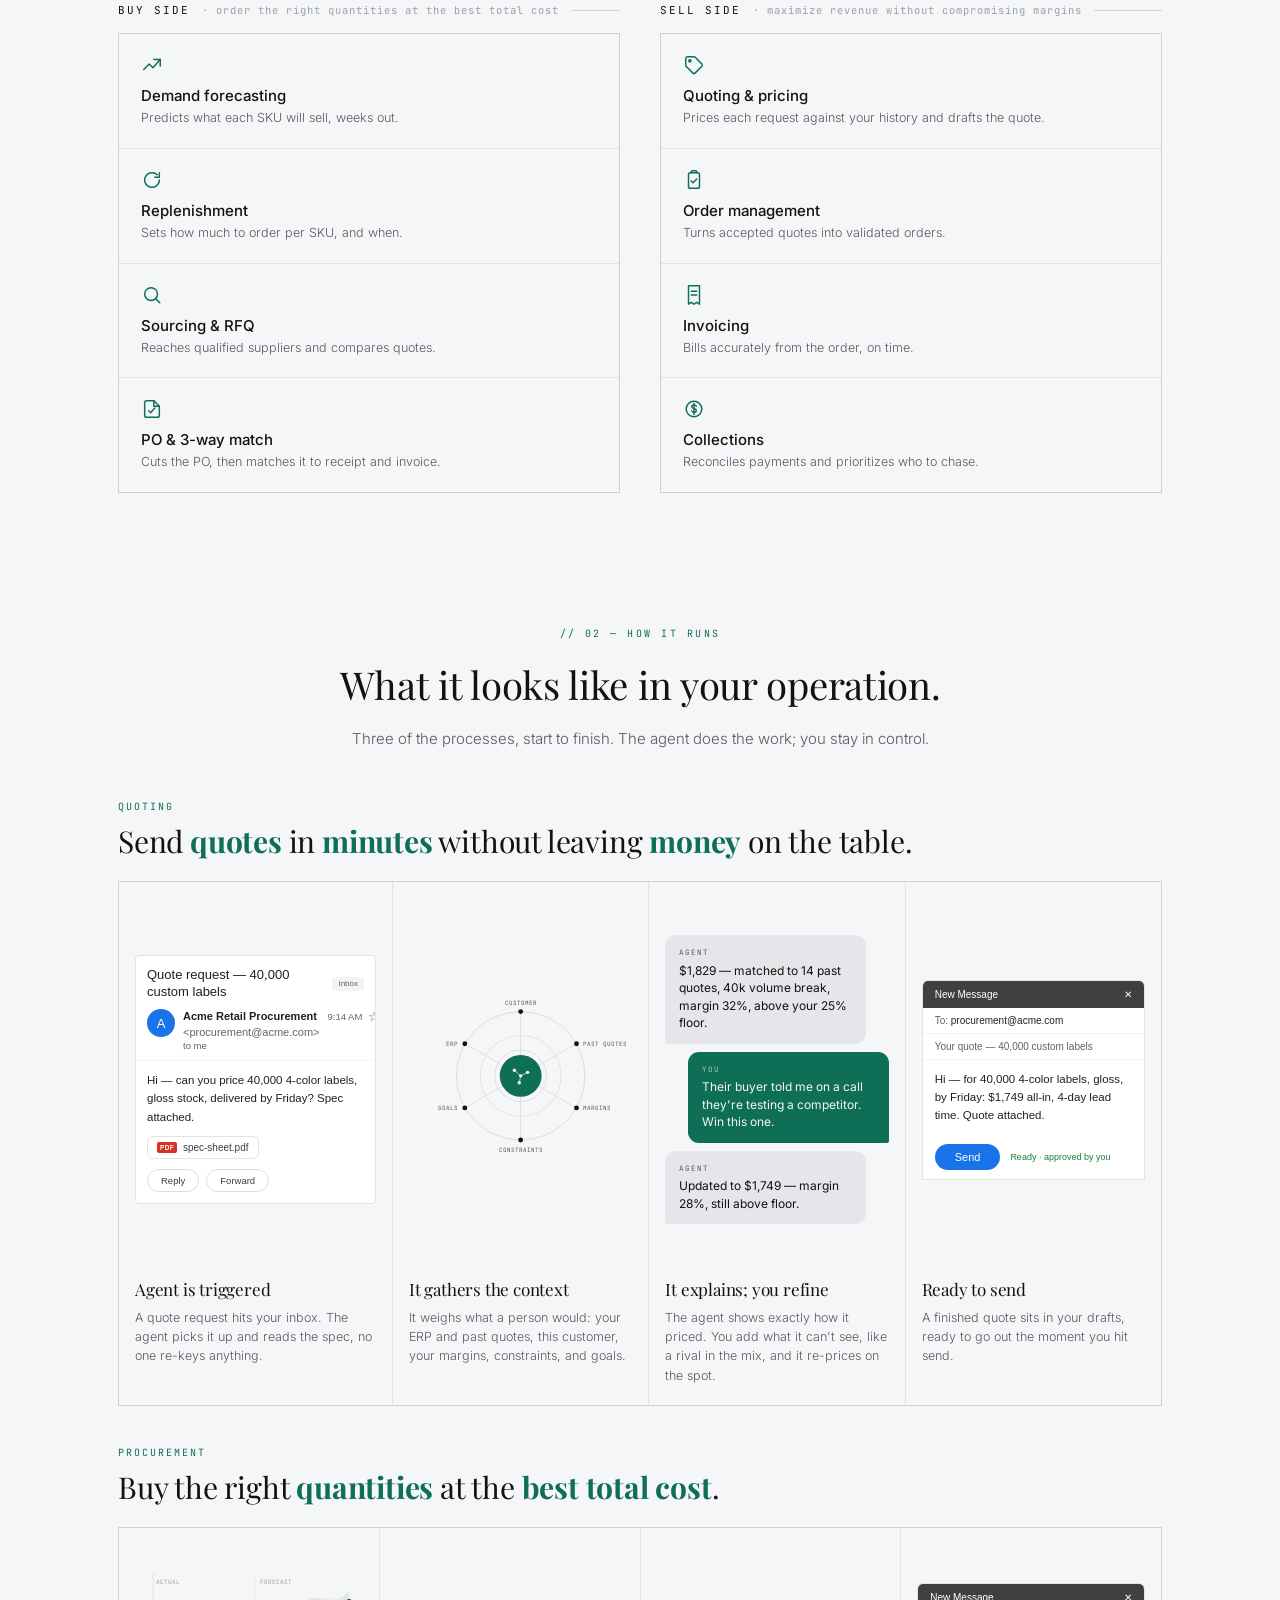
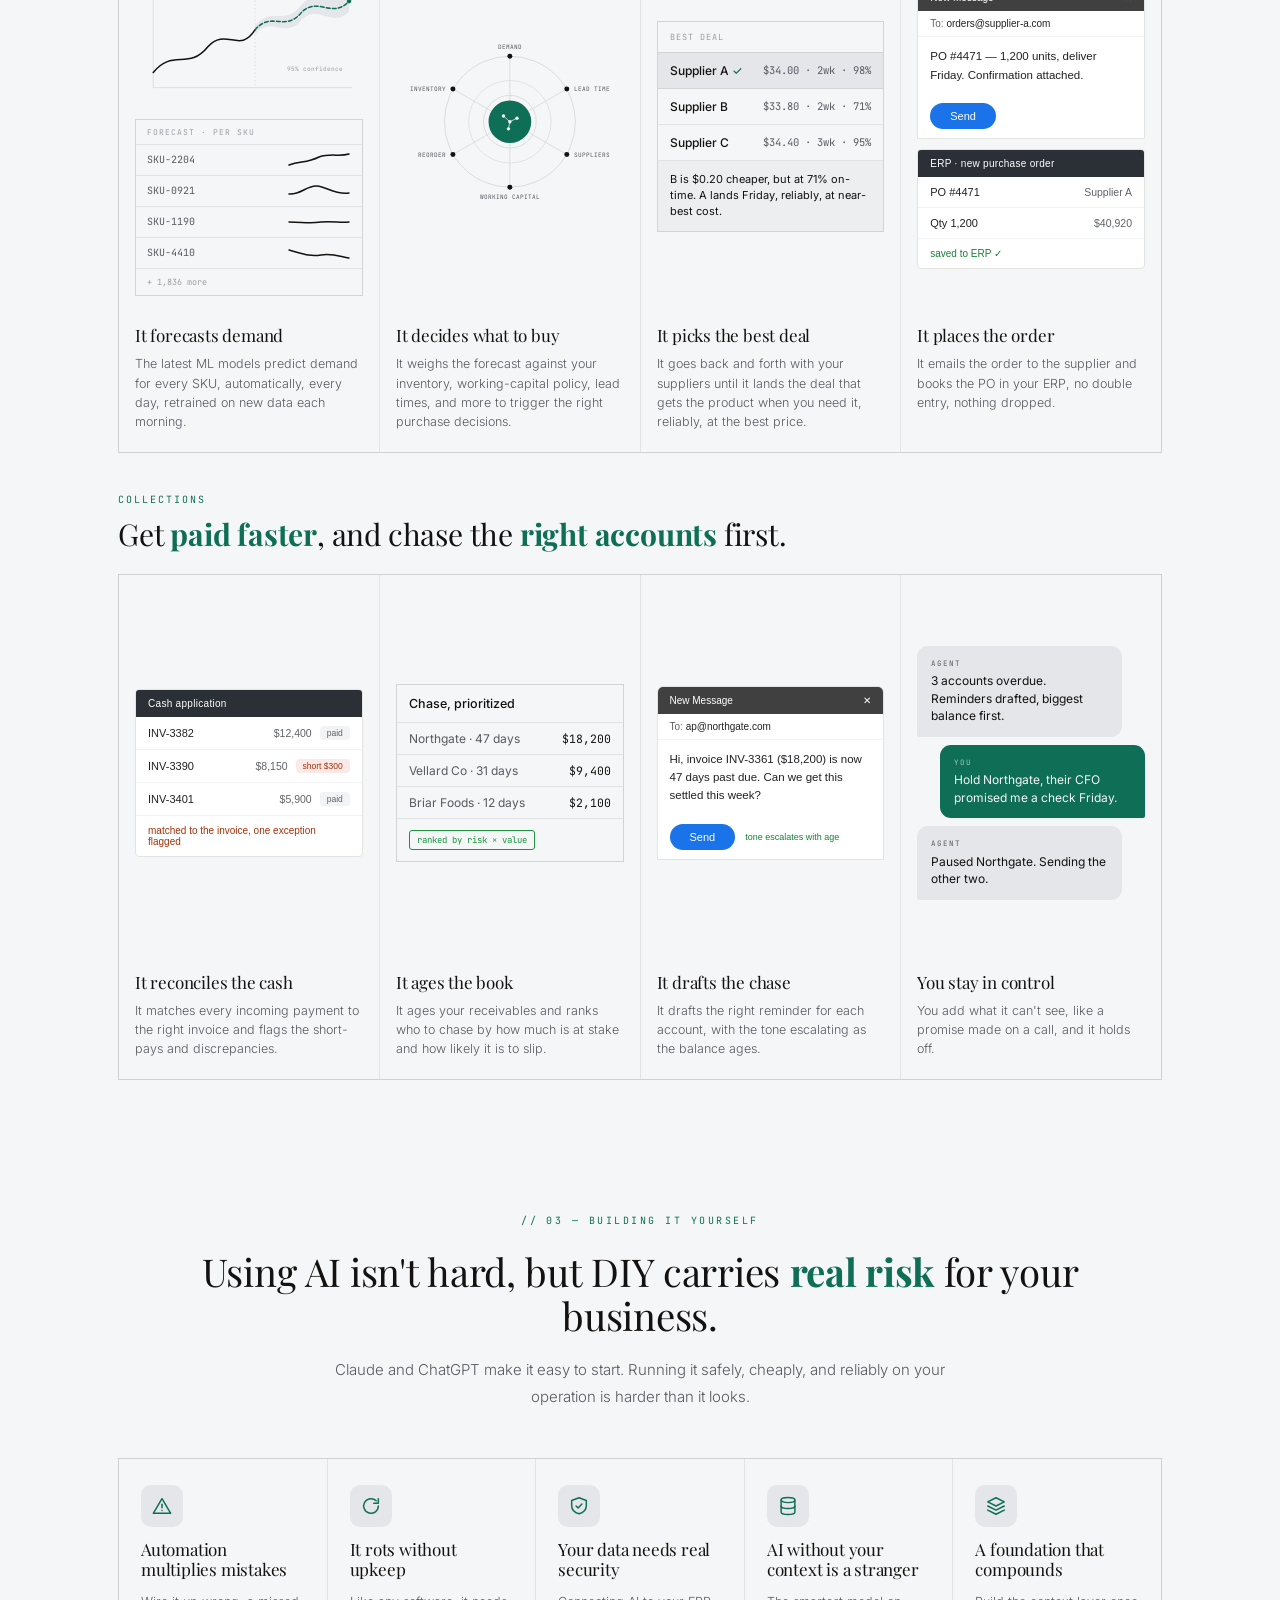
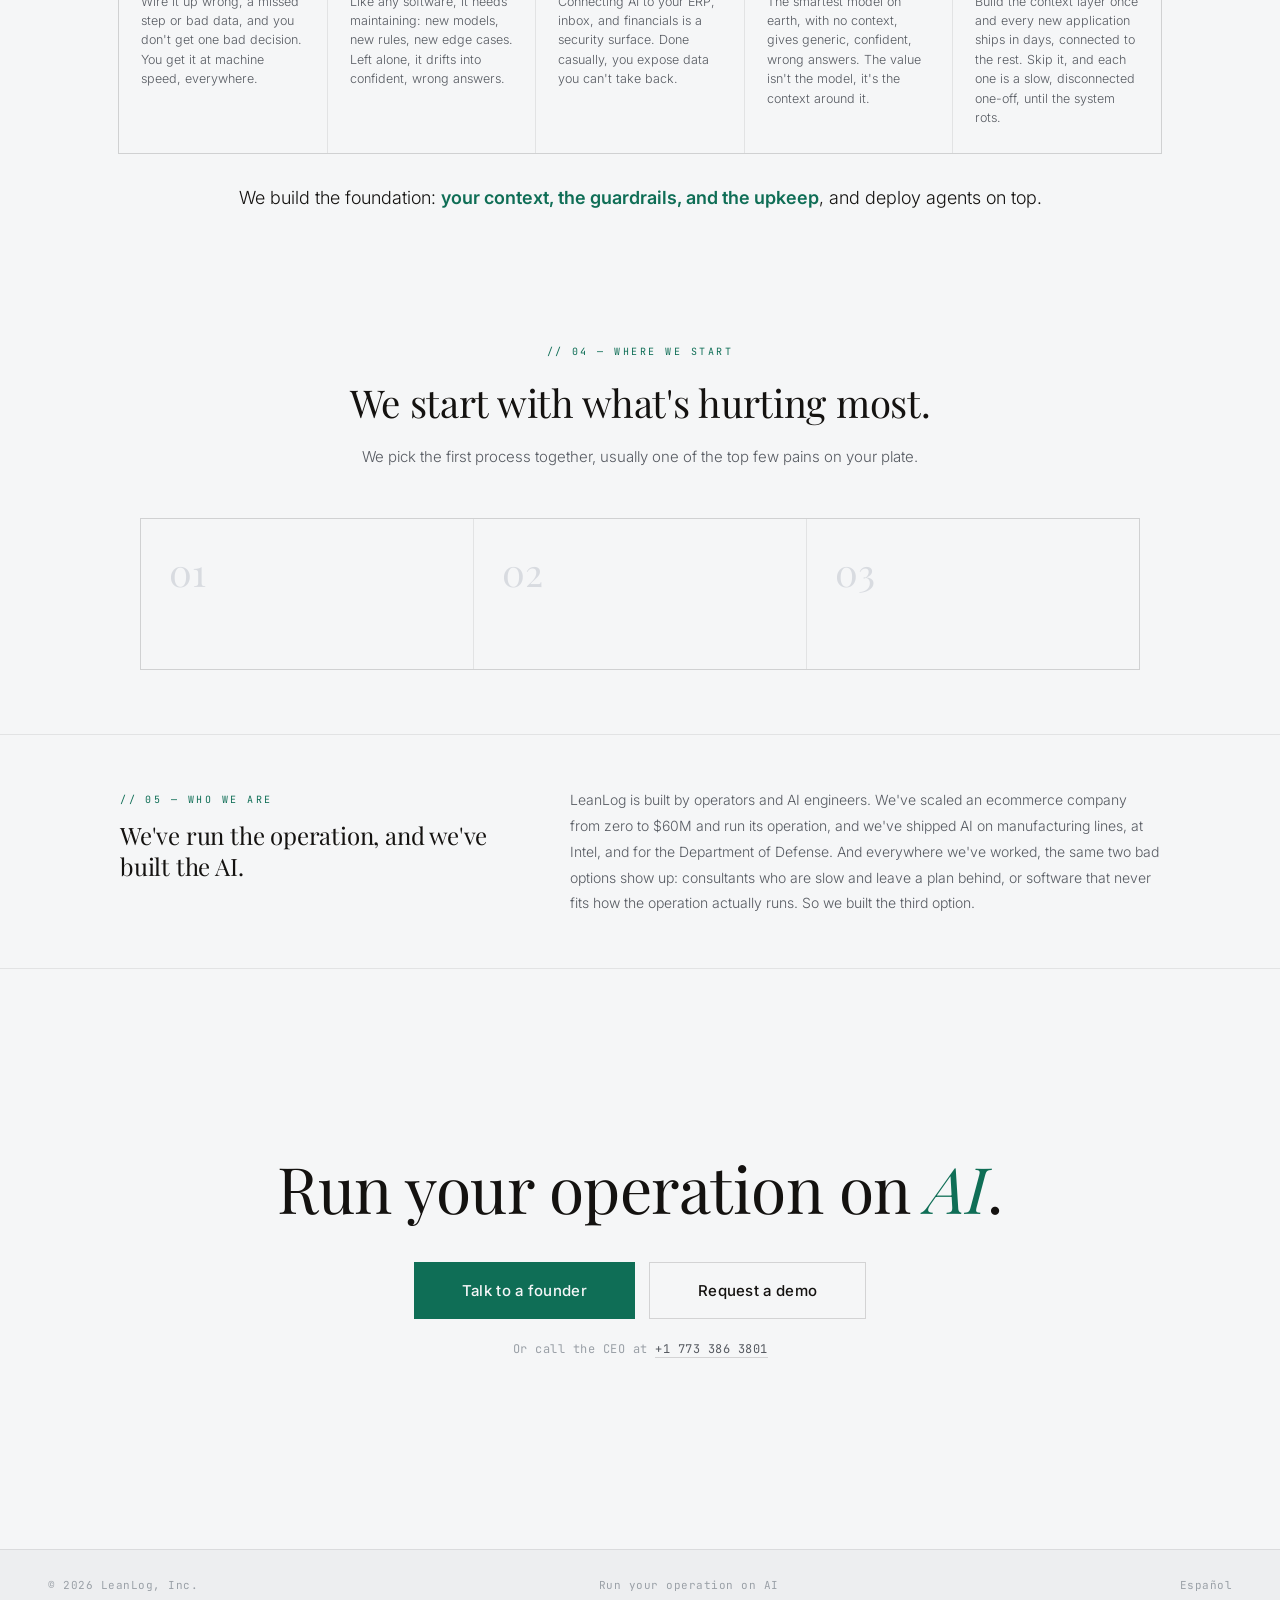
==== commit 64939fc5: "site: drop the processes subtitle (redundant with the buy/sell col-heads) The title + the two labele" ====
--- a/index.html
+++ b/index.html
@@ -68,7 +68,6 @@
     <div class="section-header center">
       <div class="tag reveal">01 — What we run</div>
       <h2 class="section-title reveal reveal-d1">The processes we run on your operation.</h2>
-      <p class="section-desc reveal reveal-d2">We run both the buy and sell side of your operation, end to end, on your own data.</p>
     </div>
     <div class="proc-cols">
       <div>
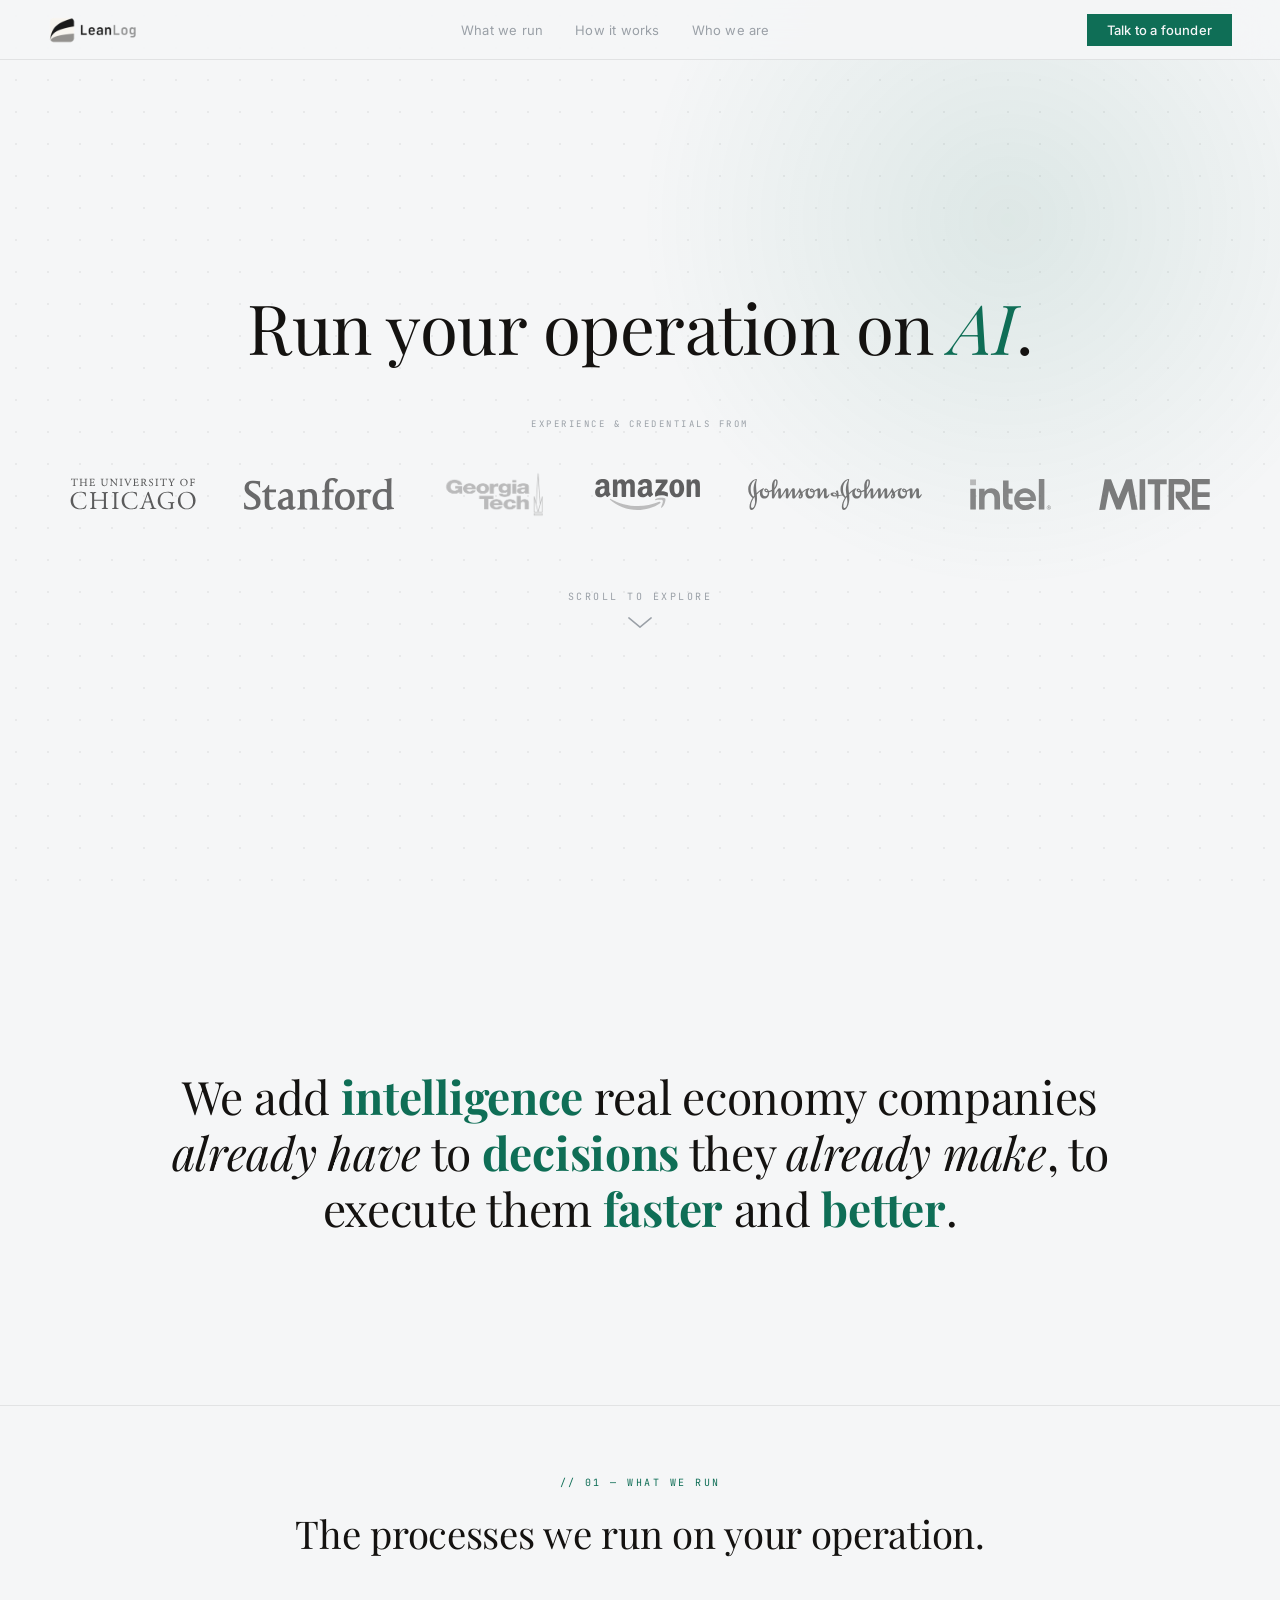
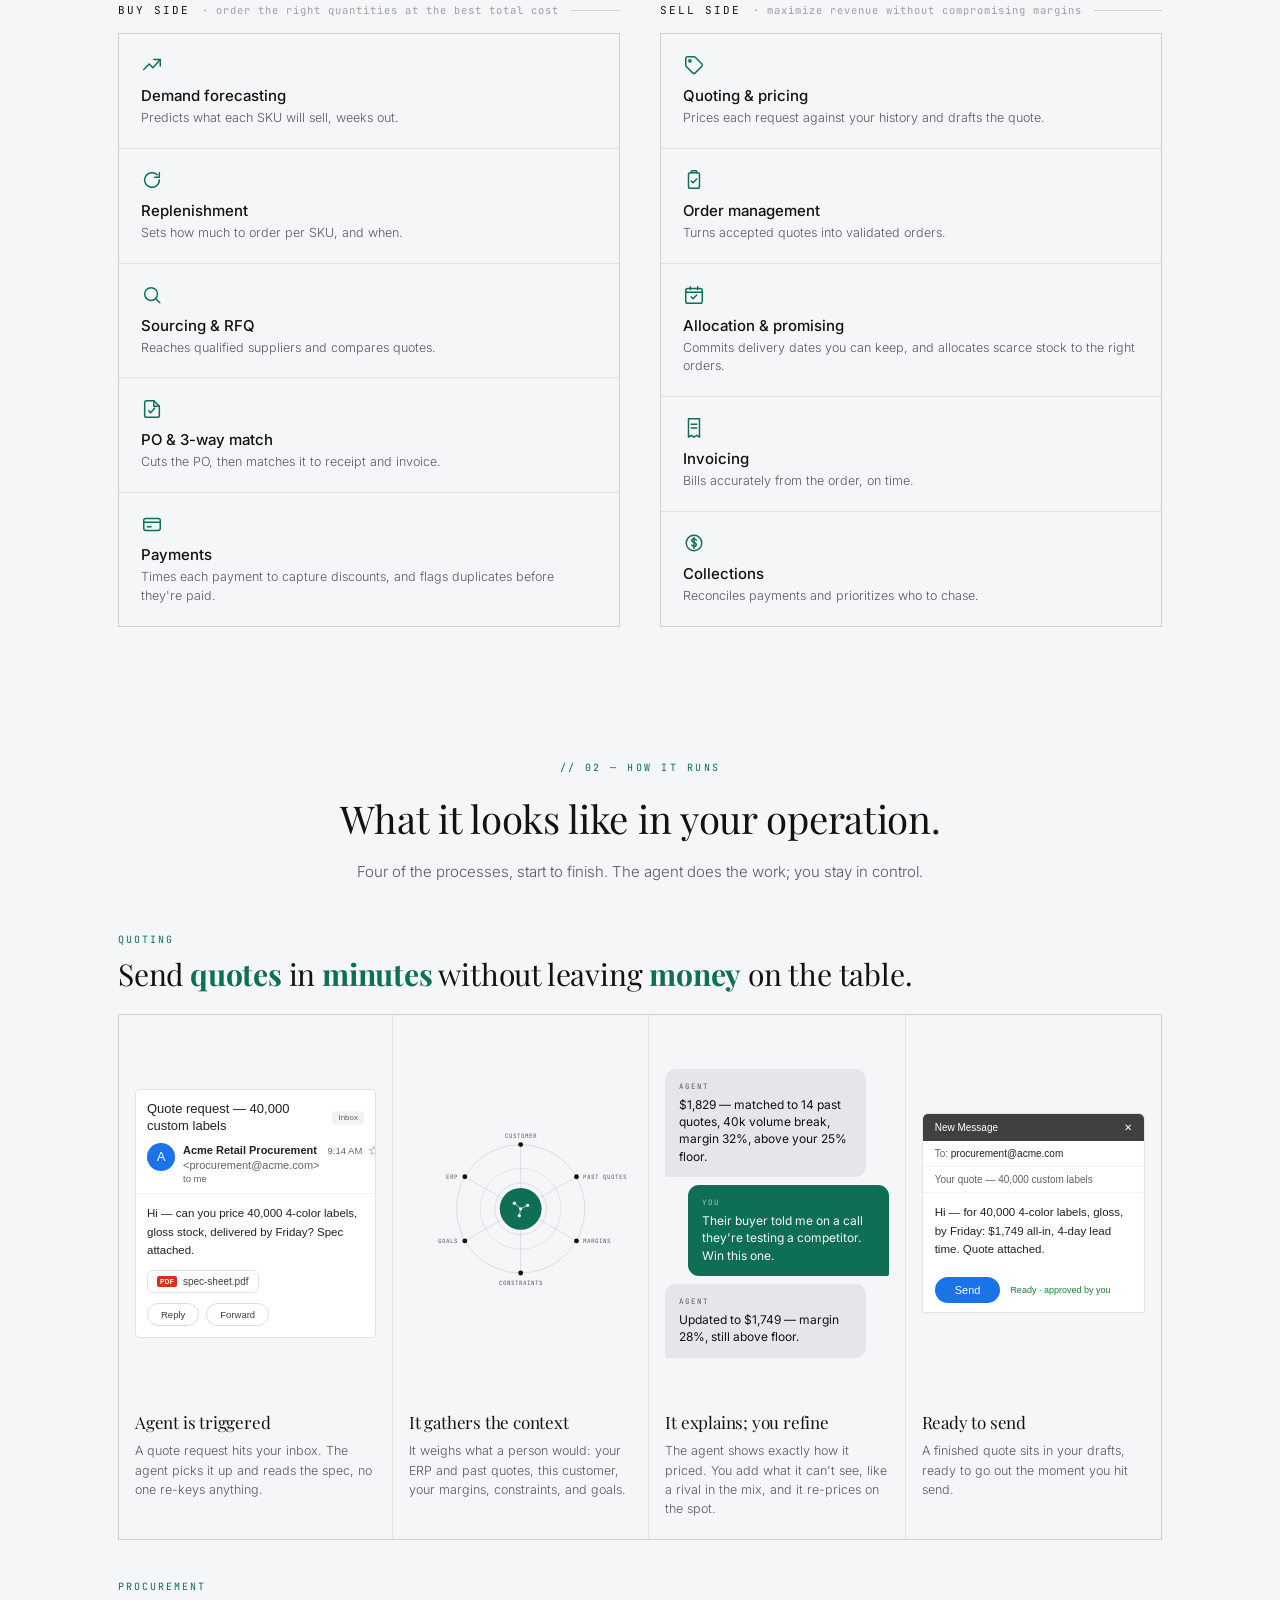
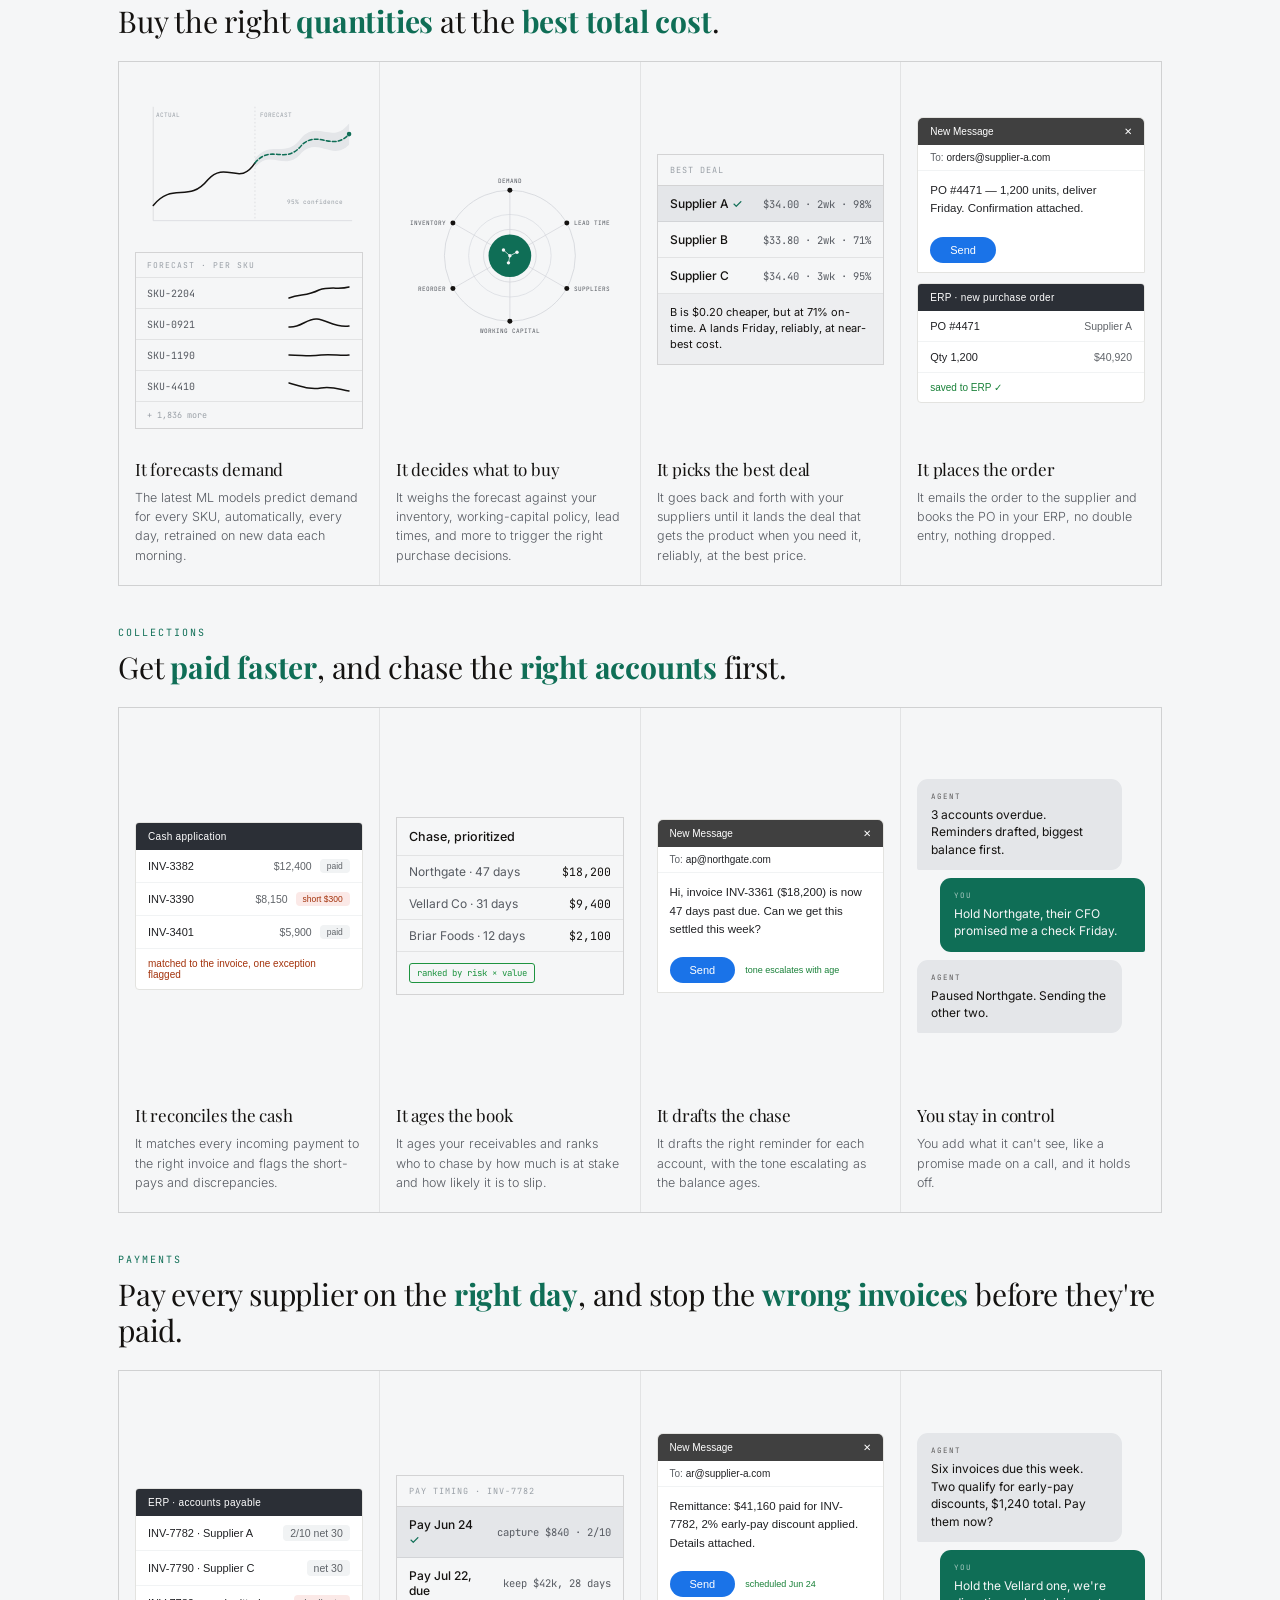
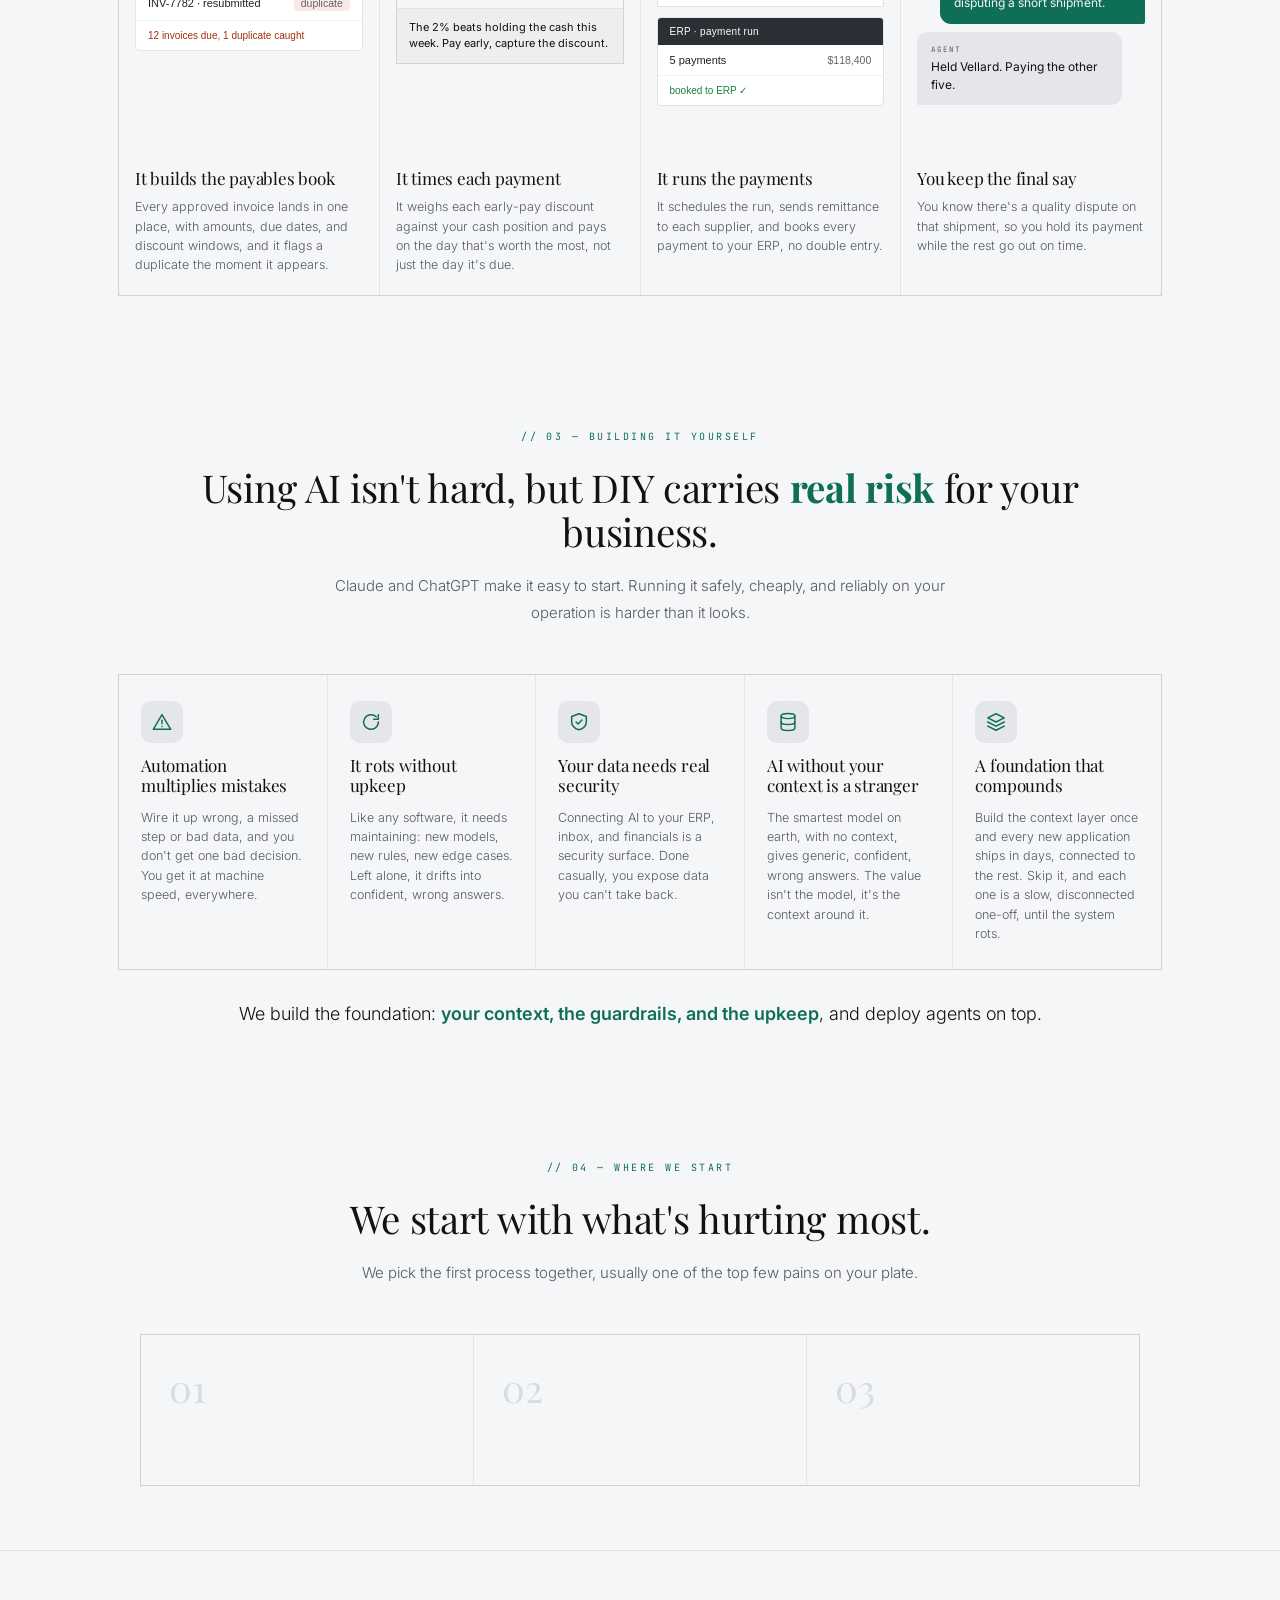
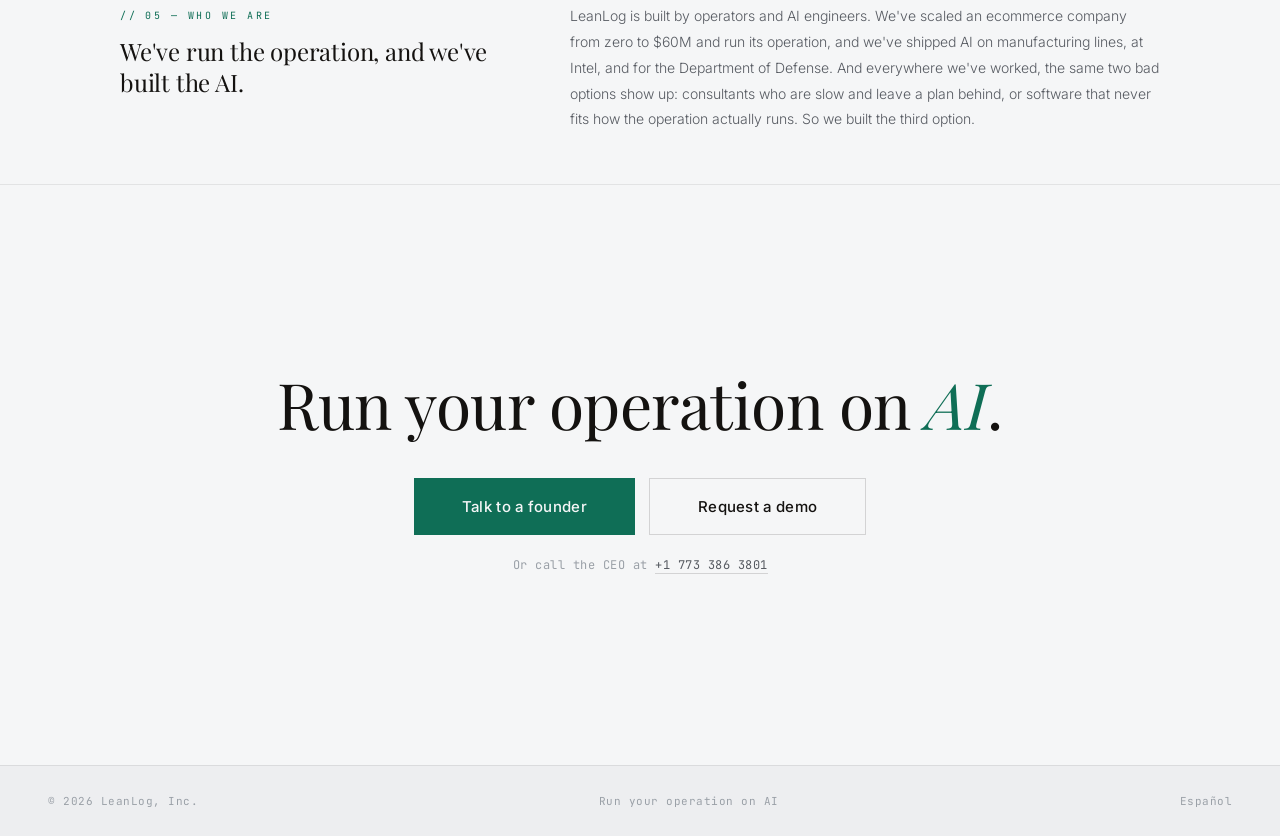
==== commit 5e8e565a: "site: add Payments process + case study, allocation card (EN + ES) Mirrors the updated sales deck: 5" ====
--- a/index.html
+++ b/index.html
@@ -73,19 +73,21 @@
       <div>
         <div class="col-head">Buy side <span>· order the right quantities at the best total cost</span></div>
         <div class="mods stagger">
-          <a class="mod" href="/processes/procurement/"><span class="mod-ico"><svg viewBox="0 0 24 24"><polyline points="3 17 9 11 13 15 21 6"/><polyline points="14 6 21 6 21 13"/></svg></span><div class="mod-name">Demand forecasting</div><div class="mod-desc">Predicts what each SKU will sell, weeks out.</div></a>
-          <a class="mod" href="/processes/procurement/"><span class="mod-ico"><svg viewBox="0 0 24 24"><path d="M20 12a8 8 0 1 1-2.34-5.66"/><polyline points="20 4 20 9 15 9"/></svg></span><div class="mod-name">Replenishment</div><div class="mod-desc">Sets how much to order per SKU, and when.</div></a>
-          <a class="mod" href="/processes/procurement/"><span class="mod-ico"><svg viewBox="0 0 24 24"><circle cx="11" cy="11" r="7"/><line x1="20.5" y1="20.5" x2="16.5" y2="16.5"/></svg></span><div class="mod-name">Sourcing &amp; RFQ</div><div class="mod-desc">Reaches qualified suppliers and compares quotes.</div></a>
-          <a class="mod" href="/processes/procurement/"><span class="mod-ico"><svg viewBox="0 0 24 24"><path d="M14 3H6a2 2 0 0 0-2 2v14a2 2 0 0 0 2 2h12a2 2 0 0 0 2-2V9z"/><polyline points="14 3 14 9 20 9"/><polyline points="8.5 14 10.5 16 15 11"/></svg></span><div class="mod-name">PO &amp; 3-way match</div><div class="mod-desc">Cuts the PO, then matches it to receipt and invoice.</div></a>
+          <div class="mod"><span class="mod-ico"><svg viewBox="0 0 24 24"><polyline points="3 17 9 11 13 15 21 6"/><polyline points="14 6 21 6 21 13"/></svg></span><div class="mod-name">Demand forecasting</div><div class="mod-desc">Predicts what each SKU will sell, weeks out.</div></div>
+          <div class="mod"><span class="mod-ico"><svg viewBox="0 0 24 24"><path d="M20 12a8 8 0 1 1-2.34-5.66"/><polyline points="20 4 20 9 15 9"/></svg></span><div class="mod-name">Replenishment</div><div class="mod-desc">Sets how much to order per SKU, and when.</div></div>
+          <div class="mod"><span class="mod-ico"><svg viewBox="0 0 24 24"><circle cx="11" cy="11" r="7"/><line x1="20.5" y1="20.5" x2="16.5" y2="16.5"/></svg></span><div class="mod-name">Sourcing &amp; RFQ</div><div class="mod-desc">Reaches qualified suppliers and compares quotes.</div></div>
+          <div class="mod"><span class="mod-ico"><svg viewBox="0 0 24 24"><path d="M14 3H6a2 2 0 0 0-2 2v14a2 2 0 0 0 2 2h12a2 2 0 0 0 2-2V9z"/><polyline points="14 3 14 9 20 9"/><polyline points="8.5 14 10.5 16 15 11"/></svg></span><div class="mod-name">PO &amp; 3-way match</div><div class="mod-desc">Cuts the PO, then matches it to receipt and invoice.</div></div>
+          <div class="mod"><span class="mod-ico"><svg viewBox="0 0 24 24"><rect x="3" y="6" width="18" height="13" rx="2"/><line x1="3" y1="10" x2="21" y2="10"/><line x1="7" y1="15" x2="11" y2="15"/></svg></span><div class="mod-name">Payments</div><div class="mod-desc">Times each payment to capture discounts, and flags duplicates before they're paid.</div></div>
         </div>
       </div>
       <div>
         <div class="col-head">Sell side <span>· maximize revenue without compromising margins</span></div>
         <div class="mods stagger">
-          <a class="mod" href="/processes/quoting/"><span class="mod-ico"><svg viewBox="0 0 24 24"><path d="M20.6 13.4l-7.2 7.2a2 2 0 0 1-2.8 0l-7-7a2 2 0 0 1-.6-1.4V5a2 2 0 0 1 2-2h7a2 2 0 0 1 1.4.6l7.2 7.2a2 2 0 0 1 0 2.6z"/><circle cx="7.5" cy="7.5" r="1.2"/></svg></span><div class="mod-name">Quoting &amp; pricing</div><div class="mod-desc">Prices each request against your history and drafts the quote.</div></a>
+          <div class="mod"><span class="mod-ico"><svg viewBox="0 0 24 24"><path d="M20.6 13.4l-7.2 7.2a2 2 0 0 1-2.8 0l-7-7a2 2 0 0 1-.6-1.4V5a2 2 0 0 1 2-2h7a2 2 0 0 1 1.4.6l7.2 7.2a2 2 0 0 1 0 2.6z"/><circle cx="7.5" cy="7.5" r="1.2"/></svg></span><div class="mod-name">Quoting &amp; pricing</div><div class="mod-desc">Prices each request against your history and drafts the quote.</div></div>
           <div class="mod"><span class="mod-ico"><svg viewBox="0 0 24 24"><rect x="6" y="4" width="12" height="17" rx="2"/><path d="M9 4V3a1 1 0 0 1 1-1h4a1 1 0 0 1 1 1v1"/><polyline points="9 13 11 15 15 11"/></svg></span><div class="mod-name">Order management</div><div class="mod-desc">Turns accepted quotes into validated orders.</div></div>
+          <div class="mod"><span class="mod-ico"><svg viewBox="0 0 24 24"><rect x="3" y="5" width="18" height="16" rx="2"/><line x1="3" y1="9" x2="21" y2="9"/><line x1="8" y1="3" x2="8" y2="6"/><line x1="16" y1="3" x2="16" y2="6"/><polyline points="9 14 11 16 15 12"/></svg></span><div class="mod-name">Allocation &amp; promising</div><div class="mod-desc">Commits delivery dates you can keep, and allocates scarce stock to the right orders.</div></div>
           <div class="mod"><span class="mod-ico"><svg viewBox="0 0 24 24"><path d="M6 2h12v20l-3-2-3 2-3-2-3 2z"/><line x1="9" y1="8" x2="15" y2="8"/><line x1="9" y1="12" x2="15" y2="12"/></svg></span><div class="mod-name">Invoicing</div><div class="mod-desc">Bills accurately from the order, on time.</div></div>
-          <a class="mod" href="/processes/collections/"><span class="mod-ico"><svg viewBox="0 0 24 24"><circle cx="12" cy="12" r="8.5"/><path d="M14.5 9c-.4-.8-1.4-1.3-2.5-1.3-1.5 0-2.5.8-2.5 1.9s1 1.5 2.5 1.9 2.5.9 2.5 2-1 2-2.5 2c-1.1 0-2.1-.5-2.5-1.3"/><line x1="12" y1="6" x2="12" y2="18"/></svg></span><div class="mod-name">Collections</div><div class="mod-desc">Reconciles payments and prioritizes who to chase.</div></a>
+          <div class="mod"><span class="mod-ico"><svg viewBox="0 0 24 24"><circle cx="12" cy="12" r="8.5"/><path d="M14.5 9c-.4-.8-1.4-1.3-2.5-1.3-1.5 0-2.5.8-2.5 1.9s1 1.5 2.5 1.9 2.5.9 2.5 2-1 2-2.5 2c-1.1 0-2.1-.5-2.5-1.3"/><line x1="12" y1="6" x2="12" y2="18"/></svg></span><div class="mod-name">Collections</div><div class="mod-desc">Reconciles payments and prioritizes who to chase.</div></div>
         </div>
       </div>
     </div>
@@ -98,7 +100,7 @@
     <div class="section-header center">
       <div class="tag reveal">02 — How it runs</div>
       <h2 class="section-title reveal reveal-d1">What it looks like in your operation.</h2>
-      <p class="section-desc reveal reveal-d2">Three of the processes, start to finish. The agent does the work; you stay in control.</p>
+      <p class="section-desc reveal reveal-d2">Four of the processes, start to finish. The agent does the work; you stay in control.</p>
     </div>
 
     <!-- Quoting -->
@@ -332,6 +334,69 @@
         </div>
       </div>
     </div>
+
+    <!-- Payments -->
+    <div class="cs">
+      <div class="cs-eyebrow">Payments</div>
+      <h3 class="cs-title">Pay every supplier on the <strong>right day</strong>, and stop the <strong>wrong invoices</strong> before they're paid.</h3>
+      <div class="story story-4 stagger">
+        <div class="story-col">
+          <div class="story-img">
+            <div class="erp">
+              <div class="erp-bar">ERP · accounts payable</div>
+              <div class="erp-row"><span>INV-7782 · Supplier A</span><span class="erp-ok">2/10 net 30</span></div>
+              <div class="erp-row"><span>INV-7790 · Supplier C</span><span class="erp-ok">net 30</span></div>
+              <div class="erp-row"><span>INV-7782 · resubmitted</span><span class="erp-flag">duplicate</span></div>
+              <div class="erp-foot">12 invoices due, 1 duplicate caught</div>
+            </div>
+          </div>
+          <div class="story-h">It builds the payables book</div>
+          <div class="story-cap">Every approved invoice lands in one place, with amounts, due dates, and discount windows, and it flags a duplicate the moment it appears.</div>
+        </div>
+        <div class="story-col">
+          <div class="story-img">
+            <div class="cmp-card">
+              <div class="cmp-title">Pay timing · INV-7782</div>
+              <div class="cmp-row cmp-rec"><b>Pay Jun 24</b><span class="cmp-m">capture $840 · 2/10</span></div>
+              <div class="cmp-row"><b>Pay Jul 22, due</b><span class="cmp-m">keep $42k, 28 days</span></div>
+              <div class="cmp-note">The 2% beats holding the cash this week. Pay early, capture the discount.</div>
+            </div>
+          </div>
+          <div class="story-h">It times each payment</div>
+          <div class="story-cap">It weighs each early-pay discount against your cash position and pays on the day that's worth the most, not just the day it's due.</div>
+        </div>
+        <div class="story-col">
+          <div class="story-img">
+            <div class="story-stack">
+              <div class="gcompose">
+                <div class="gc-bar"><span>New Message</span><span>&#10005;</span></div>
+                <div class="gc-field">To: <b>ar@supplier-a.com</b></div>
+                <div class="gc-body">Remittance: $41,160 paid for INV-7782, 2% early-pay discount applied. Details attached.</div>
+                <div class="gc-foot"><span class="gc-send">Send</span><span class="gc-note">scheduled Jun 24</span></div>
+              </div>
+              <div class="erp">
+                <div class="erp-bar">ERP · payment run</div>
+                <div class="erp-row"><span>5 payments</span><span>$118,400</span></div>
+                <div class="erp-foot" style="color:#188038">booked to ERP &#10003;</div>
+              </div>
+            </div>
+          </div>
+          <div class="story-h">It runs the payments</div>
+          <div class="story-cap">It schedules the run, sends remittance to each supplier, and books every payment to your ERP, no double entry.</div>
+        </div>
+        <div class="story-col">
+          <div class="story-img">
+            <div class="chat">
+              <div class="chat-msg chat-agent"><div class="chat-who">Agent</div>Six invoices due this week. Two qualify for early-pay discounts, $1,240 total. Pay them now?</div>
+              <div class="chat-msg chat-you"><div class="chat-who">You</div>Hold the Vellard one, we're disputing a short shipment.</div>
+              <div class="chat-msg chat-agent"><div class="chat-who">Agent</div>Held Vellard. Paying the other five.</div>
+            </div>
+          </div>
+          <div class="story-h">You keep the final say</div>
+          <div class="story-cap">You know there's a quality dispute on that shipment, so you hold its payment while the rest go out on time.</div>
+        </div>
+      </div>
+    </div>
   </div>
 </section>
 
